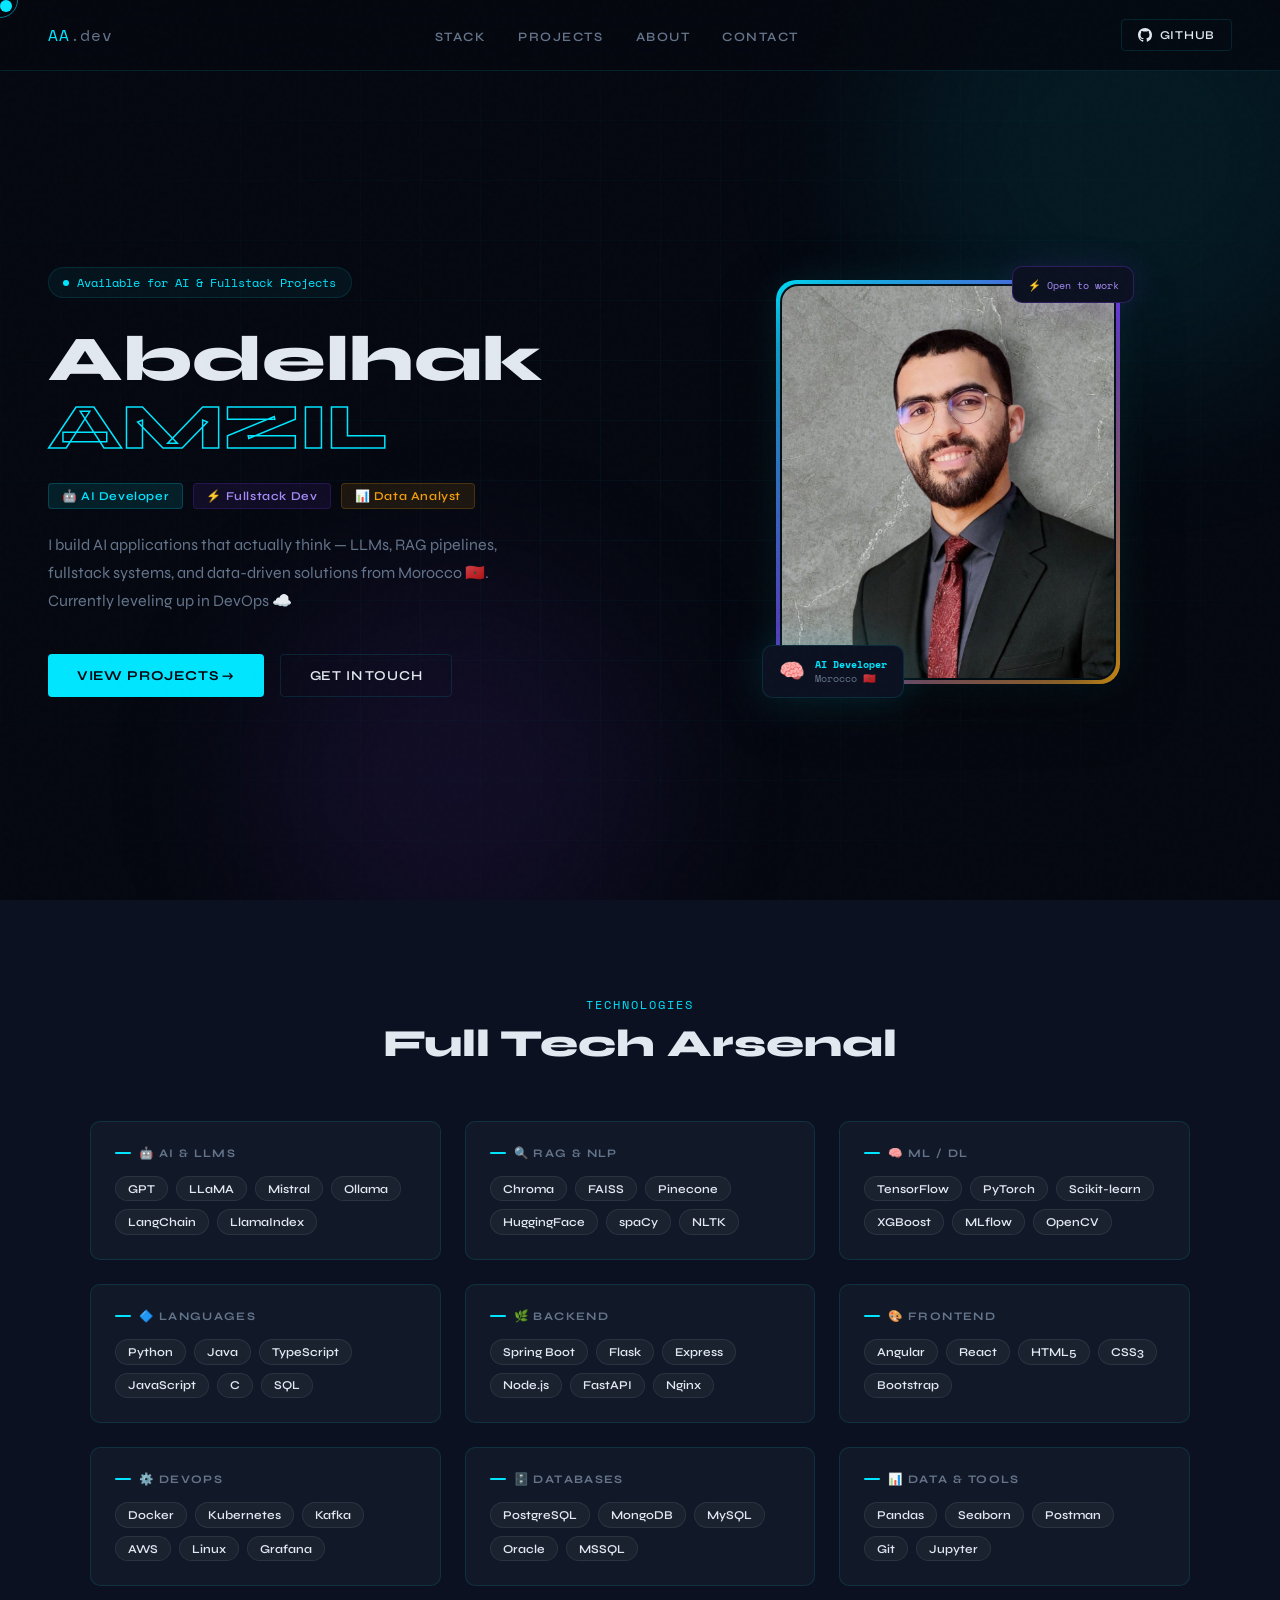
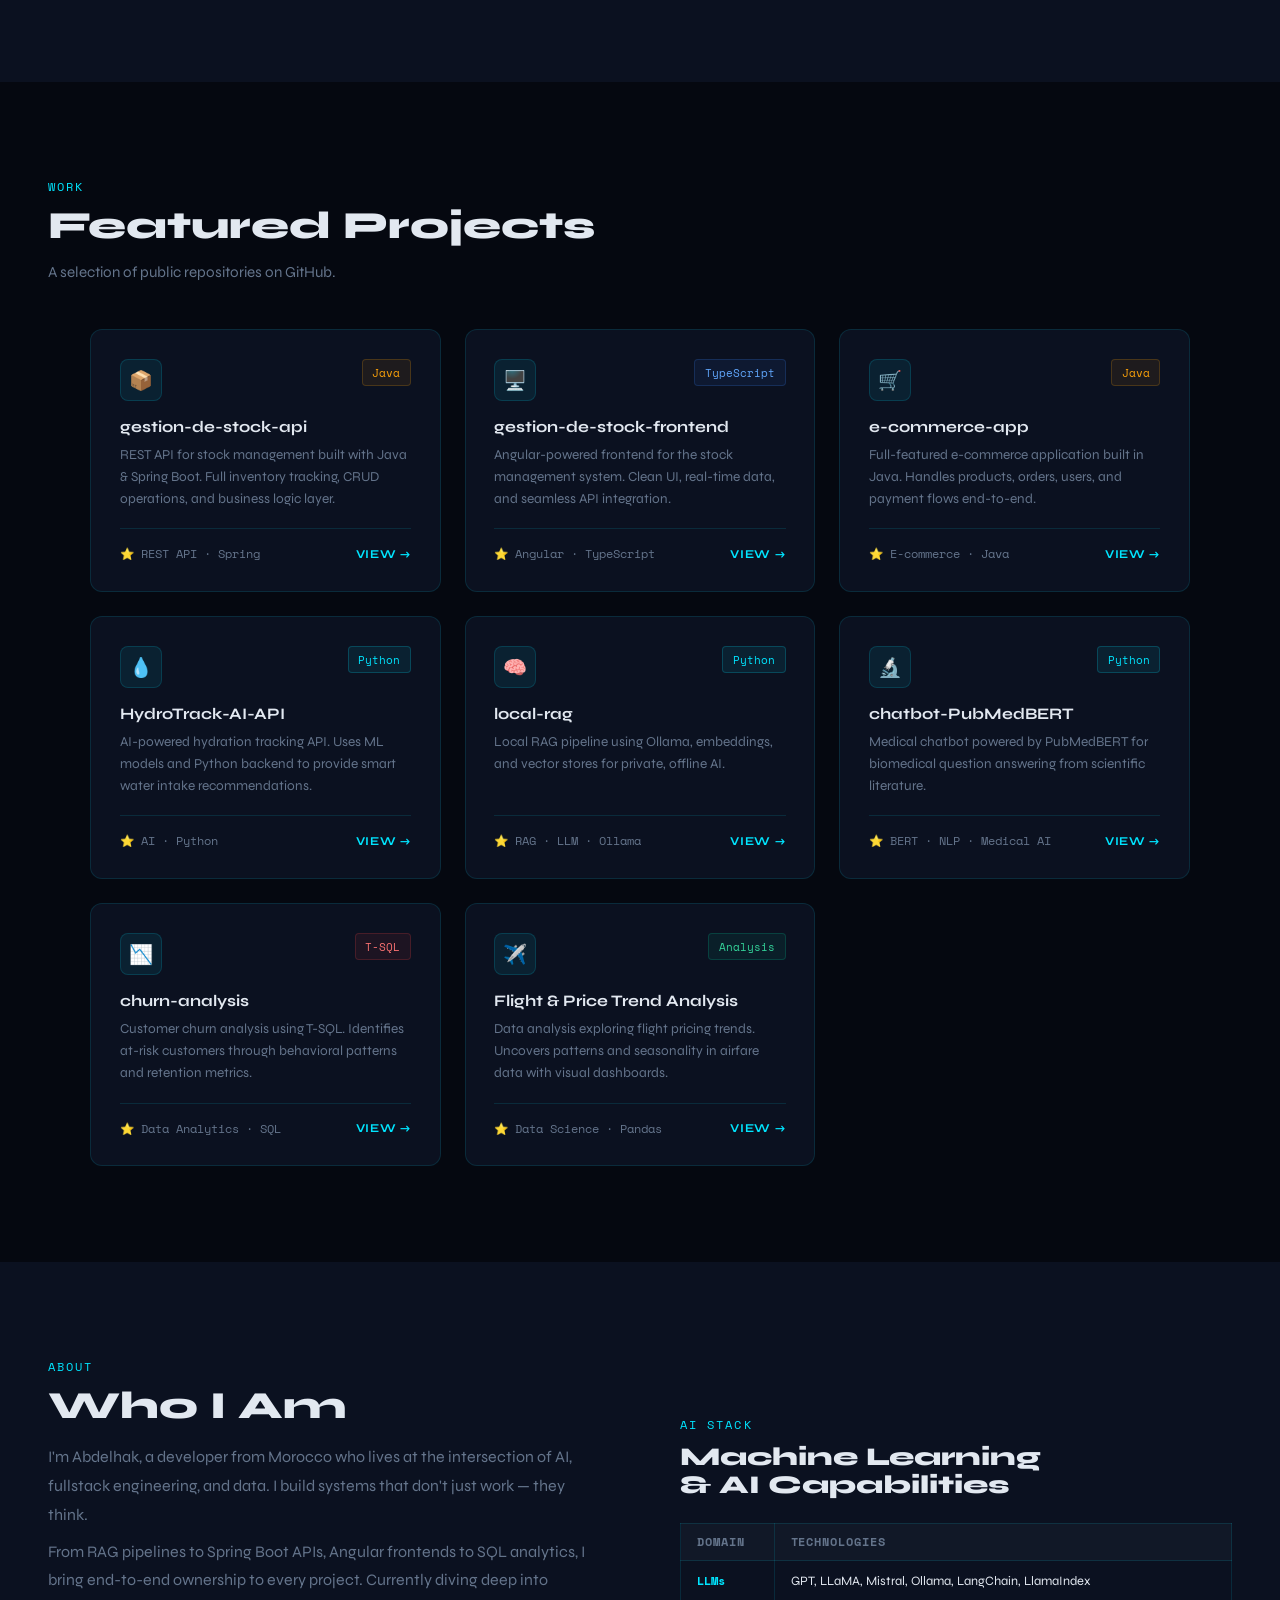
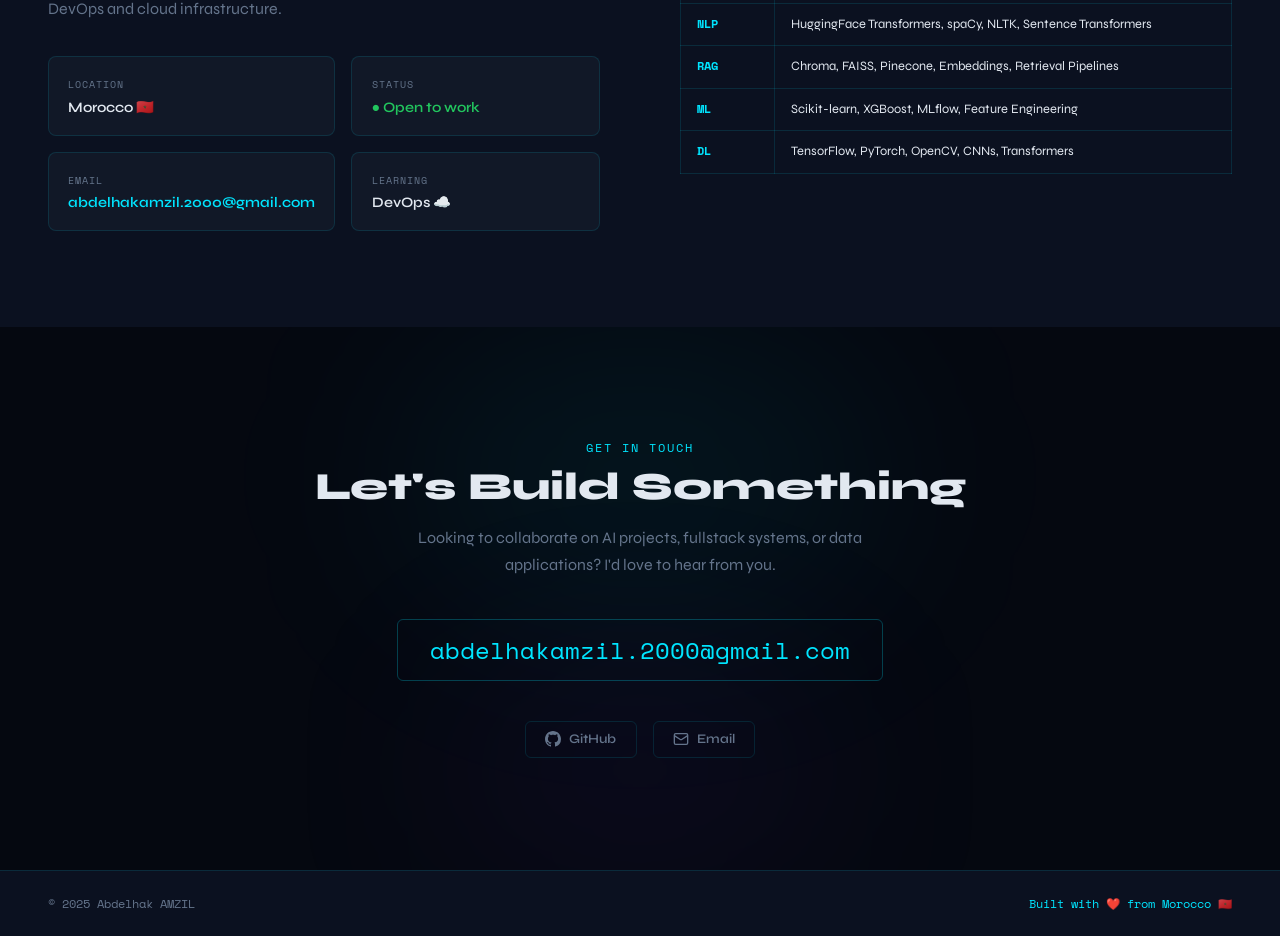
==== index.html @ 52f5d3f8 "Add files via upload" ====
<!doctype html>
<html lang="en">
  <head>
    <meta charset="UTF-8" />
    <meta name="viewport" content="width=device-width, initial-scale=1.0" />
    <title>Abdelhak AMZIL — AI & Fullstack Developer</title>
    <link
      href="https://fonts.googleapis.com/css2?family=Space+Mono:ital,wght@0,400;0,700;1,400&family=Syne:wght@400;600;700;800&display=swap"
      rel="stylesheet"
    />
    <style>
      :root {
        --bg: #050810;
        --surface: #0b1120;
        --surface2: #111827;
        --accent: #00e5ff;
        --accent2: #7c3aed;
        --accent3: #f59e0b;
        --text: #e2e8f0;
        --muted: #64748b;
        --border: rgba(0, 229, 255, 0.12);
        --glow: 0 0 40px rgba(0, 229, 255, 0.15);
      }
      *,
      *::before,
      *::after {
        margin: 0;
        padding: 0;
        box-sizing: border-box;
      }
      html {
        scroll-behavior: smooth;
      }
      body {
        background: var(--bg);
        color: var(--text);
        font-family: "Syne", sans-serif;
        overflow-x: hidden;
        cursor: none;
      }
      .cursor {
        width: 12px;
        height: 12px;
        background: var(--accent);
        border-radius: 50%;
        position: fixed;
        top: 0;
        left: 0;
        pointer-events: none;
        z-index: 9999;
        transition: transform 0.1s ease;
        mix-blend-mode: screen;
      }
      .cursor-ring {
        width: 36px;
        height: 36px;
        border: 1px solid rgba(0, 229, 255, 0.5);
        border-radius: 50%;
        position: fixed;
        top: 0;
        left: 0;
        pointer-events: none;
        z-index: 9998;
        transition:
          transform 0.18s ease,
          width 0.2s,
          height 0.2s;
      }
      body::before {
        content: "";
        position: fixed;
        inset: 0;
        background-image: url("data:image/svg+xml,%3Csvg viewBox='0 0 200 200' xmlns='http://www.w3.org/2000/svg'%3E%3Cfilter id='n'%3E%3CfeTurbulence type='fractalNoise' baseFrequency='0.9' numOctaves='4' stitchTiles='stitch'/%3E%3C/filter%3E%3Crect width='100%25' height='100%25' filter='url(%23n)' opacity='0.03'/%3E%3C/svg%3E");
        pointer-events: none;
        z-index: 9990;
        opacity: 0.4;
      }

      /* NAV */
      nav {
        position: fixed;
        top: 0;
        width: 100%;
        z-index: 100;
        display: flex;
        align-items: center;
        justify-content: space-between;
        padding: 1.2rem 3rem;
        background: rgba(5, 8, 16, 0.8);
        backdrop-filter: blur(20px);
        border-bottom: 1px solid var(--border);
      }
      .nav-logo {
        font-family: "Space Mono", monospace;
        font-size: 1rem;
        color: var(--accent);
        letter-spacing: 0.05em;
      }
      .nav-logo span {
        color: var(--muted);
      }
      .nav-links {
        display: flex;
        gap: 2rem;
        list-style: none;
      }
      .nav-links a {
        font-size: 0.8rem;
        font-weight: 600;
        letter-spacing: 0.12em;
        text-transform: uppercase;
        color: var(--muted);
        text-decoration: none;
        transition: color 0.2s;
      }
      .nav-links a:hover {
        color: var(--accent);
      }

      /* HERO */
      #hero {
        min-height: 100vh;
        display: grid;
        grid-template-columns: 1fr 1fr;
        align-items: center;
        padding: 8rem 3rem 4rem;
        position: relative;
        overflow: hidden;
        gap: 3rem;
      }
      .hero-grid-bg {
        position: absolute;
        inset: 0;
        background-image:
          linear-gradient(rgba(0, 229, 255, 0.04) 1px, transparent 1px),
          linear-gradient(90deg, rgba(0, 229, 255, 0.04) 1px, transparent 1px);
        background-size: 60px 60px;
        mask-image: radial-gradient(
          ellipse 80% 80% at 50% 50%,
          black 0%,
          transparent 100%
        );
      }
      .hero-orb {
        position: absolute;
        border-radius: 50%;
        filter: blur(80px);
        pointer-events: none;
      }
      .orb1 {
        width: 500px;
        height: 500px;
        background: rgba(0, 229, 255, 0.08);
        top: -100px;
        right: -100px;
      }
      .orb2 {
        width: 400px;
        height: 400px;
        background: rgba(124, 58, 237, 0.1);
        bottom: -80px;
        left: 20%;
      }
      .hero-left {
        position: relative;
        z-index: 1;
      }
      .hero-tag {
        display: inline-flex;
        align-items: center;
        gap: 0.5rem;
        padding: 0.35rem 0.9rem;
        border: 1px solid var(--border);
        border-radius: 100px;
        font-family: "Space Mono", monospace;
        font-size: 0.72rem;
        color: var(--accent);
        margin-bottom: 1.8rem;
        background: rgba(0, 229, 255, 0.05);
        animation: fadeUp 0.8s ease both;
      }
      .hero-tag::before {
        content: "";
        width: 6px;
        height: 6px;
        background: var(--accent);
        border-radius: 50%;
        animation: blink 1.5s infinite;
      }
      @keyframes blink {
        0%,
        100% {
          opacity: 1;
        }
        50% {
          opacity: 0;
        }
      }
      .hero-name {
        font-size: clamp(2.8rem, 5vw, 4.5rem);
        font-weight: 800;
        line-height: 1.05;
        margin-bottom: 0.3rem;
        animation: fadeUp 0.8s 0.1s ease both;
      }
      .hero-name .first {
        color: var(--text);
      }
      .hero-name .last {
        color: transparent;
        -webkit-text-stroke: 1.5px var(--accent);
      }
      .hero-roles {
        display: flex;
        gap: 0.6rem;
        flex-wrap: wrap;
        margin: 1.4rem 0;
        animation: fadeUp 0.8s 0.2s ease both;
      }
      .role-badge {
        padding: 0.3rem 0.8rem;
        border-radius: 4px;
        font-size: 0.75rem;
        font-weight: 600;
        letter-spacing: 0.05em;
      }
      .role-badge.ai {
        background: rgba(0, 229, 255, 0.1);
        color: var(--accent);
        border: 1px solid rgba(0, 229, 255, 0.2);
      }
      .role-badge.fs {
        background: rgba(124, 58, 237, 0.1);
        color: #a78bfa;
        border: 1px solid rgba(124, 58, 237, 0.2);
      }
      .role-badge.da {
        background: rgba(245, 158, 11, 0.1);
        color: var(--accent3);
        border: 1px solid rgba(245, 158, 11, 0.2);
      }
      .hero-desc {
        font-size: 1rem;
        color: var(--muted);
        line-height: 1.75;
        max-width: 480px;
        margin-bottom: 2.4rem;
        animation: fadeUp 0.8s 0.3s ease both;
      }
      .hero-actions {
        display: flex;
        gap: 1rem;
        animation: fadeUp 0.8s 0.4s ease both;
      }
      .btn-primary {
        display: inline-flex;
        align-items: center;
        gap: 0.5rem;
        padding: 0.75rem 1.8rem;
        background: var(--accent);
        color: #050810;
        font-family: "Syne", sans-serif;
        font-weight: 700;
        font-size: 0.85rem;
        letter-spacing: 0.06em;
        text-transform: uppercase;
        text-decoration: none;
        border-radius: 4px;
        transition:
          transform 0.2s,
          box-shadow 0.2s;
      }
      .btn-primary:hover {
        transform: translateY(-2px);
        box-shadow: 0 8px 30px rgba(0, 229, 255, 0.35);
      }
      .btn-ghost {
        display: inline-flex;
        align-items: center;
        gap: 0.5rem;
        padding: 0.75rem 1.8rem;
        border: 1px solid var(--border);
        color: var(--text);
        font-family: "Syne", sans-serif;
        font-weight: 600;
        font-size: 0.85rem;
        letter-spacing: 0.06em;
        text-transform: uppercase;
        text-decoration: none;
        border-radius: 4px;
        transition:
          border-color 0.2s,
          color 0.2s;
      }
      .btn-ghost:hover {
        border-color: var(--accent);
        color: var(--accent);
      }

      /* HERO RIGHT - Photo */
      .hero-right {
        position: relative;
        z-index: 1;
        display: flex;
        justify-content: center;
        align-items: center;
        animation: fadeUp 0.8s 0.5s ease both;
      }

      .photo-wrapper {
        position: relative;
        width: 340px;
        height: 400px;
        flex-shrink: 0;
      }
      /* Decorative frame behind */
      .photo-wrapper::before {
        content: "";
        position: absolute;
        inset: -2px;
        background: linear-gradient(
          135deg,
          var(--accent),
          var(--accent2),
          var(--accent3)
        );
        border-radius: 20px;
        z-index: 0;
        animation: rotateBorder 6s linear infinite;
      }
      @keyframes rotateBorder {
        0% {
          filter: hue-rotate(0deg);
        }
        100% {
          filter: hue-rotate(360deg);
        }
      }
      .photo-wrapper::after {
        content: "";
        position: absolute;
        inset: 2px;
        background: var(--bg);
        border-radius: 18px;
        z-index: 1;
      }
      .photo-frame {
        position: absolute;
        inset: 4px;
        z-index: 2;
        border-radius: 16px;
        overflow: hidden;
        box-shadow:
          0 20px 60px rgba(0, 0, 0, 0.5),
          var(--glow);
      }
      .photo-frame img {
        width: 100%;
        height: 100%;
        object-fit: cover;
        object-position: top center;
        display: block;
        filter: brightness(0.95) contrast(1.05);
        transition: transform 0.5s ease;
      }
      .photo-frame:hover img {
        transform: scale(1.03);
      }

      /* Floating badge on photo */
      .photo-badge {
        position: absolute;
        bottom: -16px;
        left: -16px;
        z-index: 10;
        background: var(--surface);
        border: 1px solid var(--border);
        border-radius: 10px;
        padding: 0.7rem 1rem;
        box-shadow: var(--glow);
        display: flex;
        align-items: center;
        gap: 0.6rem;
        animation: float 3s ease-in-out infinite;
      }
      @keyframes float {
        0%,
        100% {
          transform: translateY(0);
        }
        50% {
          transform: translateY(-6px);
        }
      }
      .photo-badge-icon {
        font-size: 1.3rem;
      }
      .photo-badge-text {
        font-family: "Space Mono", monospace;
        font-size: 0.65rem;
        line-height: 1.4;
      }
      .photo-badge-text strong {
        display: block;
        color: var(--accent);
      }
      .photo-badge-text span {
        color: var(--muted);
      }

      .photo-badge2 {
        position: absolute;
        top: -16px;
        right: -16px;
        z-index: 10;
        background: var(--surface);
        border: 1px solid rgba(124, 58, 237, 0.3);
        border-radius: 10px;
        padding: 0.6rem 0.9rem;
        box-shadow: 0 0 30px rgba(124, 58, 237, 0.15);
        display: flex;
        align-items: center;
        gap: 0.5rem;
        font-family: "Space Mono", monospace;
        font-size: 0.65rem;
        color: #a78bfa;
        animation: float 3s 1.5s ease-in-out infinite;
      }

      @keyframes fadeUp {
        from {
          opacity: 0;
          transform: translateY(24px);
        }
        to {
          opacity: 1;
          transform: translateY(0);
        }
      }

      /* SECTIONS */
      section {
        padding: 6rem 3rem;
      }
      .section-label {
        font-family: "Space Mono", monospace;
        font-size: 0.72rem;
        letter-spacing: 0.18em;
        text-transform: uppercase;
        color: var(--accent);
        margin-bottom: 0.6rem;
      }
      .section-title {
        font-size: clamp(1.8rem, 3vw, 2.8rem);
        font-weight: 800;
        line-height: 1.1;
        margin-bottom: 1rem;
      }

      /* STACK */
      #stack {
        background: var(--surface);
      }
      .stack-header {
        text-align: center;
        margin-bottom: 3.5rem;
      }
      .stack-groups {
        display: grid;
        grid-template-columns: repeat(auto-fill, minmax(280px, 1fr));
        gap: 1.5rem;
        max-width: 1100px;
        margin: 0 auto;
      }
      .stack-group {
        background: var(--surface2);
        border: 1px solid var(--border);
        border-radius: 10px;
        padding: 1.5rem;
        transition:
          border-color 0.3s,
          transform 0.3s;
      }
      .stack-group:hover {
        border-color: rgba(0, 229, 255, 0.3);
        transform: translateY(-3px);
      }
      .stack-group-title {
        font-size: 0.72rem;
        font-weight: 700;
        letter-spacing: 0.12em;
        text-transform: uppercase;
        color: var(--muted);
        margin-bottom: 1rem;
        display: flex;
        align-items: center;
        gap: 0.5rem;
      }
      .stack-group-title::before {
        content: "";
        width: 16px;
        height: 2px;
        background: var(--accent);
        border-radius: 2px;
      }
      .tech-pills {
        display: flex;
        flex-wrap: wrap;
        gap: 0.5rem;
      }
      .tech-pill {
        padding: 0.3rem 0.75rem;
        border-radius: 100px;
        font-size: 0.75rem;
        font-weight: 600;
        background: rgba(255, 255, 255, 0.04);
        border: 1px solid rgba(255, 255, 255, 0.08);
        color: var(--text);
        transition: all 0.2s;
      }
      .tech-pill:hover {
        background: rgba(0, 229, 255, 0.08);
        border-color: rgba(0, 229, 255, 0.25);
        color: var(--accent);
      }

      /* PROJECTS */
      #projects {
        background: var(--bg);
      }
      .projects-header {
        margin-bottom: 3rem;
      }
      .projects-grid {
        display: grid;
        grid-template-columns: repeat(auto-fill, minmax(320px, 1fr));
        gap: 1.5rem;
        max-width: 1100px;
        margin: 0 auto;
      }
      .project-card {
        background: var(--surface);
        border: 1px solid var(--border);
        border-radius: 12px;
        padding: 1.8rem;
        text-decoration: none;
        display: flex;
        flex-direction: column;
        position: relative;
        overflow: hidden;
        transition:
          transform 0.3s,
          border-color 0.3s,
          box-shadow 0.3s;
        color: inherit;
      }
      .project-card::before {
        content: "";
        position: absolute;
        top: 0;
        left: 0;
        right: 0;
        height: 2px;
        background: linear-gradient(90deg, var(--accent), var(--accent2));
        opacity: 0;
        transition: opacity 0.3s;
      }
      .project-card:hover {
        transform: translateY(-5px);
        border-color: rgba(0, 229, 255, 0.25);
        box-shadow: var(--glow);
      }
      .project-card:hover::before {
        opacity: 1;
      }
      .project-top {
        display: flex;
        justify-content: space-between;
        align-items: flex-start;
        margin-bottom: 1rem;
      }
      .project-icon {
        width: 42px;
        height: 42px;
        background: rgba(0, 229, 255, 0.08);
        border: 1px solid rgba(0, 229, 255, 0.15);
        border-radius: 8px;
        display: flex;
        align-items: center;
        justify-content: center;
        font-size: 1.2rem;
      }
      .project-lang {
        font-family: "Space Mono", monospace;
        font-size: 0.7rem;
        padding: 0.25rem 0.6rem;
        border-radius: 4px;
        background: rgba(124, 58, 237, 0.1);
        color: #a78bfa;
        border: 1px solid rgba(124, 58, 237, 0.2);
      }
      .project-lang.java {
        background: rgba(245, 158, 11, 0.08);
        color: var(--accent3);
        border-color: rgba(245, 158, 11, 0.2);
      }
      .project-lang.ts {
        background: rgba(59, 130, 246, 0.08);
        color: #60a5fa;
        border-color: rgba(59, 130, 246, 0.2);
      }
      .project-lang.python {
        background: rgba(0, 229, 255, 0.08);
        color: var(--accent);
        border-color: rgba(0, 229, 255, 0.2);
      }
      .project-lang.sql {
        background: rgba(239, 68, 68, 0.08);
        color: #f87171;
        border-color: rgba(239, 68, 68, 0.2);
      }
      .project-name {
        font-size: 1rem;
        font-weight: 700;
        margin-bottom: 0.5rem;
        color: var(--text);
      }
      .project-desc {
        font-size: 0.85rem;
        color: var(--muted);
        line-height: 1.6;
        flex: 1;
        margin-bottom: 1.2rem;
      }
      .project-footer {
        display: flex;
        align-items: center;
        justify-content: space-between;
        padding-top: 1rem;
        border-top: 1px solid var(--border);
      }
      .project-stars {
        font-family: "Space Mono", monospace;
        font-size: 0.72rem;
        color: var(--muted);
        display: flex;
        gap: 1rem;
      }
      .project-link {
        font-size: 0.75rem;
        font-weight: 700;
        color: var(--accent);
        letter-spacing: 0.06em;
        text-transform: uppercase;
        display: flex;
        align-items: center;
        gap: 0.3rem;
      }

      /* ABOUT */
      #about {
        background: var(--surface);
        display: grid;
        grid-template-columns: 1fr 1fr;
        gap: 5rem;
        align-items: center;
      }
      .about-info-grid {
        display: grid;
        grid-template-columns: 1fr 1fr;
        gap: 1rem;
        margin-top: 2rem;
      }
      .about-info-item {
        padding: 1.2rem;
        background: var(--surface2);
        border: 1px solid var(--border);
        border-radius: 8px;
      }
      .about-info-item .label {
        font-family: "Space Mono", monospace;
        font-size: 0.65rem;
        letter-spacing: 0.1em;
        text-transform: uppercase;
        color: var(--muted);
        margin-bottom: 0.4rem;
      }
      .about-info-item .value {
        font-size: 0.9rem;
        font-weight: 600;
        color: var(--text);
      }
      .about-info-item .value a {
        color: var(--accent);
        text-decoration: none;
      }
      .ai-stack-table {
        width: 100%;
        border-collapse: collapse;
        margin-top: 1.5rem;
        font-size: 0.85rem;
      }
      .ai-stack-table th {
        text-align: left;
        padding: 0.6rem 1rem;
        background: var(--surface2);
        border: 1px solid var(--border);
        font-size: 0.72rem;
        font-family: "Space Mono", monospace;
        letter-spacing: 0.08em;
        text-transform: uppercase;
        color: var(--muted);
      }
      .ai-stack-table td {
        padding: 0.7rem 1rem;
        border: 1px solid var(--border);
        color: var(--text);
        vertical-align: top;
        line-height: 1.5;
        font-size: 0.8rem;
      }
      .ai-stack-table tr:hover td {
        background: rgba(0, 229, 255, 0.03);
      }
      .ai-stack-table td:first-child {
        color: var(--accent);
        font-weight: 600;
        white-space: nowrap;
        font-family: "Space Mono", monospace;
        font-size: 0.75rem;
      }

      /* CONTACT */
      #contact {
        background: var(--bg);
        text-align: center;
        padding: 7rem 3rem;
        position: relative;
        overflow: hidden;
      }
      #contact .orb {
        position: absolute;
        border-radius: 50%;
        filter: blur(100px);
        pointer-events: none;
      }
      .contact-orb1 {
        width: 500px;
        height: 300px;
        background: rgba(0, 229, 255, 0.06);
        top: 0;
        left: 50%;
        transform: translateX(-50%);
      }
      .contact-orb2 {
        width: 400px;
        height: 200px;
        background: rgba(124, 58, 237, 0.07);
        bottom: 0;
        left: 50%;
        transform: translateX(-50%);
      }
      .contact-content {
        position: relative;
        z-index: 1;
      }
      .contact-email {
        display: inline-block;
        font-family: "Space Mono", monospace;
        font-size: clamp(1rem, 2vw, 1.5rem);
        color: var(--accent);
        text-decoration: none;
        margin: 1.5rem 0 2.5rem;
        padding: 0.75rem 2rem;
        border: 1px solid rgba(0, 229, 255, 0.25);
        border-radius: 6px;
        transition:
          background 0.2s,
          box-shadow 0.2s;
      }
      .contact-email:hover {
        background: rgba(0, 229, 255, 0.07);
        box-shadow: var(--glow);
      }
      .social-links {
        display: flex;
        justify-content: center;
        gap: 1rem;
        flex-wrap: wrap;
      }
      .social-link {
        display: inline-flex;
        align-items: center;
        gap: 0.5rem;
        padding: 0.6rem 1.2rem;
        border: 1px solid var(--border);
        border-radius: 6px;
        color: var(--muted);
        text-decoration: none;
        font-size: 0.82rem;
        font-weight: 600;
        transition: all 0.2s;
      }
      .social-link:hover {
        border-color: var(--accent);
        color: var(--accent);
      }

      /* FOOTER */
      footer {
        background: var(--surface);
        border-top: 1px solid var(--border);
        padding: 1.5rem 3rem;
        display: flex;
        justify-content: space-between;
        align-items: center;
        font-family: "Space Mono", monospace;
        font-size: 0.72rem;
        color: var(--muted);
      }

      /* REVEAL */
      .reveal {
        opacity: 0;
        transform: translateY(30px);
        transition:
          opacity 0.7s ease,
          transform 0.7s ease;
      }
      .reveal.visible {
        opacity: 1;
        transform: translateY(0);
      }

      /* RESPONSIVE */
      @media (max-width: 900px) {
        #hero {
          grid-template-columns: 1fr;
          padding: 7rem 1.5rem 3rem;
          gap: 3rem;
        }
        #about {
          grid-template-columns: 1fr;
          gap: 2rem;
          padding: 4rem 1.5rem;
        }
        .projects-grid {
          grid-template-columns: 1fr;
        }
        nav {
          padding: 1rem 1.5rem;
        }
        .nav-links {
          display: none;
        }
        section {
          padding: 4rem 1.5rem;
        }
        footer {
          flex-direction: column;
          gap: 0.5rem;
          text-align: center;
        }
        .photo-wrapper {
          width: 260px;
          height: 310px;
        }
      }
    </style>
  </head>
  <body>
    <div class="cursor" id="cursor"></div>
    <div class="cursor-ring" id="cursorRing"></div>

    <nav>
      <div class="nav-logo">AA<span>.dev</span></div>
      <ul class="nav-links">
        <li><a href="#stack">Stack</a></li>
        <li><a href="#projects">Projects</a></li>
        <li><a href="#about">About</a></li>
        <li><a href="#contact">Contact</a></li>
      </ul>
      <a
        href="https://github.com/AbdelhakAmzil"
        target="_blank"
        class="btn-ghost"
        style="padding: 0.5rem 1rem; font-size: 0.75rem"
      >
        <svg width="14" height="14" viewBox="0 0 24 24" fill="currentColor">
          <path
            d="M12 0C5.37 0 0 5.37 0 12c0 5.31 3.435 9.795 8.205 11.385.6.105.825-.255.825-.57 0-.285-.015-1.23-.015-2.235-3.015.555-3.795-.735-4.035-1.41-.135-.345-.72-1.41-1.23-1.695-.42-.225-1.02-.78-.015-.795.945-.015 1.62.87 1.845 1.23 1.08 1.815 2.805 1.305 3.495.99.105-.78.42-1.305.765-1.605-2.67-.3-5.46-1.335-5.46-5.925 0-1.305.465-2.385 1.23-3.225-.12-.3-.54-1.53.12-3.18 0 0 1.005-.315 3.3 1.23.96-.27 1.98-.405 3-.405s2.04.135 3 .405c2.295-1.56 3.3-1.23 3.3-1.23.66 1.65.24 2.88.12 3.18.765.84 1.23 1.905 1.23 3.225 0 4.605-2.805 5.625-5.475 5.925.435.375.81 1.095.81 2.22 0 1.605-.015 2.895-.015 3.3 0 .315.225.69.825.57A12.02 12.02 0 0 0 24 12c0-6.63-5.37-12-12-12z"
          />
        </svg>
        GitHub
      </a>
    </nav>

    <section id="hero">
      <div class="hero-grid-bg"></div>
      <div class="hero-orb orb1"></div>
      <div class="hero-orb orb2"></div>

      <div class="hero-left">
        <div class="hero-tag">Available for AI & Fullstack Projects</div>
        <div class="hero-name">
          <div class="first">Abdelhak</div>
          <div class="last">AMZIL</div>
        </div>
        <div class="hero-roles">
          <span class="role-badge ai">🤖 AI Developer</span>
          <span class="role-badge fs">⚡ Fullstack Dev</span>
          <span class="role-badge da">📊 Data Analyst</span>
        </div>
        <p class="hero-desc">
          I build AI applications that actually think — LLMs, RAG pipelines,
          fullstack systems, and data-driven solutions from Morocco 🇲🇦.
          Currently leveling up in DevOps ☁️
        </p>
        <div class="hero-actions">
          <a href="#projects" class="btn-primary">View Projects →</a>
          <a href="#contact" class="btn-ghost">Get in Touch</a>
        </div>
      </div>

      <div class="hero-right">
        <div class="photo-wrapper">
          <div class="photo-frame">
            <img
              src="[data-uri]"
              alt="Abdelhak AMZIL"
            />
          </div>
          <div class="photo-badge">
            <div class="photo-badge-icon">🧠</div>
            <div class="photo-badge-text">
              <strong>AI Developer</strong>
              <span>Morocco 🇲🇦</span>
            </div>
          </div>
          <div class="photo-badge2">⚡ Open to work</div>
        </div>
      </div>
    </section>

    <section id="stack">
      <div class="stack-header reveal">
        <div class="section-label">Technologies</div>
        <h2 class="section-title">Full Tech Arsenal</h2>
      </div>
      <div class="stack-groups">
        <div class="stack-group reveal">
          <div class="stack-group-title">🤖 AI & LLMs</div>
          <div class="tech-pills">
            <span class="tech-pill">GPT</span
            ><span class="tech-pill">LLaMA</span
            ><span class="tech-pill">Mistral</span
            ><span class="tech-pill">Ollama</span
            ><span class="tech-pill">LangChain</span
            ><span class="tech-pill">LlamaIndex</span>
          </div>
        </div>
        <div class="stack-group reveal">
          <div class="stack-group-title">🔍 RAG & NLP</div>
          <div class="tech-pills">
            <span class="tech-pill">Chroma</span
            ><span class="tech-pill">FAISS</span
            ><span class="tech-pill">Pinecone</span
            ><span class="tech-pill">HuggingFace</span
            ><span class="tech-pill">spaCy</span
            ><span class="tech-pill">NLTK</span>
          </div>
        </div>
        <div class="stack-group reveal">
          <div class="stack-group-title">🧠 ML / DL</div>
          <div class="tech-pills">
            <span class="tech-pill">TensorFlow</span
            ><span class="tech-pill">PyTorch</span
            ><span class="tech-pill">Scikit-learn</span
            ><span class="tech-pill">XGBoost</span
            ><span class="tech-pill">MLflow</span
            ><span class="tech-pill">OpenCV</span>
          </div>
        </div>
        <div class="stack-group reveal">
          <div class="stack-group-title">🔷 Languages</div>
          <div class="tech-pills">
            <span class="tech-pill">Python</span
            ><span class="tech-pill">Java</span
            ><span class="tech-pill">TypeScript</span
            ><span class="tech-pill">JavaScript</span
            ><span class="tech-pill">C</span><span class="tech-pill">SQL</span>
          </div>
        </div>
        <div class="stack-group reveal">
          <div class="stack-group-title">🌿 Backend</div>
          <div class="tech-pills">
            <span class="tech-pill">Spring Boot</span
            ><span class="tech-pill">Flask</span
            ><span class="tech-pill">Express</span
            ><span class="tech-pill">Node.js</span
            ><span class="tech-pill">FastAPI</span
            ><span class="tech-pill">Nginx</span>
          </div>
        </div>
        <div class="stack-group reveal">
          <div class="stack-group-title">🎨 Frontend</div>
          <div class="tech-pills">
            <span class="tech-pill">Angular</span
            ><span class="tech-pill">React</span
            ><span class="tech-pill">HTML5</span
            ><span class="tech-pill">CSS3</span
            ><span class="tech-pill">Bootstrap</span>
          </div>
        </div>
        <div class="stack-group reveal">
          <div class="stack-group-title">⚙️ DevOps</div>
          <div class="tech-pills">
            <span class="tech-pill">Docker</span
            ><span class="tech-pill">Kubernetes</span
            ><span class="tech-pill">Kafka</span
            ><span class="tech-pill">AWS</span
            ><span class="tech-pill">Linux</span
            ><span class="tech-pill">Grafana</span>
          </div>
        </div>
        <div class="stack-group reveal">
          <div class="stack-group-title">🗄️ Databases</div>
          <div class="tech-pills">
            <span class="tech-pill">PostgreSQL</span
            ><span class="tech-pill">MongoDB</span
            ><span class="tech-pill">MySQL</span
            ><span class="tech-pill">Oracle</span
            ><span class="tech-pill">MSSQL</span>
          </div>
        </div>
        <div class="stack-group reveal">
          <div class="stack-group-title">📊 Data & Tools</div>
          <div class="tech-pills">
            <span class="tech-pill">Pandas</span
            ><span class="tech-pill">Seaborn</span
            ><span class="tech-pill">Postman</span
            ><span class="tech-pill">Git</span
            ><span class="tech-pill">Jupyter</span>
          </div>
        </div>
      </div>
    </section>

    <section id="projects">
      <div class="projects-header reveal">
        <div class="section-label">Work</div>
        <h2 class="section-title">Featured Projects</h2>
        <p style="color: var(--muted); margin-top: 0.5rem; font-size: 0.95rem">
          A selection of public repositories on GitHub.
        </p>
      </div>
      <div class="projects-grid">
        <a
          class="project-card reveal"
          href="https://github.com/AbdelhakAmzil/gestion-de-stock-api"
          target="_blank"
          ><div class="project-top">
            <div class="project-icon">📦</div>
            <span class="project-lang java">Java</span>
          </div>
          <div class="project-name">gestion-de-stock-api</div>
          <div class="project-desc">
            REST API for stock management built with Java & Spring Boot. Full
            inventory tracking, CRUD operations, and business logic layer.
          </div>
          <div class="project-footer">
            <div class="project-stars">⭐ REST API · Spring</div>
            <span class="project-link">View →</span>
          </div></a
        >
        <a
          class="project-card reveal"
          href="https://github.com/AbdelhakAmzil/gestion-de-stock-frontend"
          target="_blank"
          ><div class="project-top">
            <div class="project-icon">🖥️</div>
            <span class="project-lang ts">TypeScript</span>
          </div>
          <div class="project-name">gestion-de-stock-frontend</div>
          <div class="project-desc">
            Angular-powered frontend for the stock management system. Clean UI,
            real-time data, and seamless API integration.
          </div>
          <div class="project-footer">
            <div class="project-stars">⭐ Angular · TypeScript</div>
            <span class="project-link">View →</span>
          </div></a
        >
        <a
          class="project-card reveal"
          href="https://github.com/AbdelhakAmzil/e-commerce-app"
          target="_blank"
          ><div class="project-top">
            <div class="project-icon">🛒</div>
            <span class="project-lang java">Java</span>
          </div>
          <div class="project-name">e-commerce-app</div>
          <div class="project-desc">
            Full-featured e-commerce application built in Java. Handles
            products, orders, users, and payment flows end-to-end.
          </div>
          <div class="project-footer">
            <div class="project-stars">⭐ E-commerce · Java</div>
            <span class="project-link">View →</span>
          </div></a
        >
        <a
          class="project-card reveal"
          href="https://github.com/AbdelhakAmzil/HydroTrack-AI-API"
          target="_blank"
          ><div class="project-top">
            <div class="project-icon">💧</div>
            <span class="project-lang python">Python</span>
          </div>
          <div class="project-name">HydroTrack-AI-API</div>
          <div class="project-desc">
            AI-powered hydration tracking API. Uses ML models and Python backend
            to provide smart water intake recommendations.
          </div>
          <div class="project-footer">
            <div class="project-stars">⭐ AI · Python</div>
            <span class="project-link">View →</span>
          </div></a
        >
        <a
          class="project-card reveal"
          href="https://github.com/AbdelhakAmzil/local-rag"
          target="_blank"
          ><div class="project-top">
            <div class="project-icon">🧠</div>
            <span class="project-lang python">Python</span>
          </div>
          <div class="project-name">local-rag</div>
          <div class="project-desc">
            Local RAG pipeline using Ollama, embeddings, and vector stores for
            private, offline AI.
          </div>
          <div class="project-footer">
            <div class="project-stars">⭐ RAG · LLM · Ollama</div>
            <span class="project-link">View →</span>
          </div></a
        >
        <a
          class="project-card reveal"
          href="https://github.com/AbdelhakAmzil/chatbot-PubMedBERT"
          target="_blank"
          ><div class="project-top">
            <div class="project-icon">🔬</div>
            <span class="project-lang python">Python</span>
          </div>
          <div class="project-name">chatbot-PubMedBERT</div>
          <div class="project-desc">
            Medical chatbot powered by PubMedBERT for biomedical question
            answering from scientific literature.
          </div>
          <div class="project-footer">
            <div class="project-stars">⭐ BERT · NLP · Medical AI</div>
            <span class="project-link">View →</span>
          </div></a
        >
        <a
          class="project-card reveal"
          href="https://github.com/AbdelhakAmzil/churn-analysis"
          target="_blank"
          ><div class="project-top">
            <div class="project-icon">📉</div>
            <span class="project-lang sql">T-SQL</span>
          </div>
          <div class="project-name">churn-analysis</div>
          <div class="project-desc">
            Customer churn analysis using T-SQL. Identifies at-risk customers
            through behavioral patterns and retention metrics.
          </div>
          <div class="project-footer">
            <div class="project-stars">⭐ Data Analytics · SQL</div>
            <span class="project-link">View →</span>
          </div></a
        >
        <a
          class="project-card reveal"
          href="https://github.com/AbdelhakAmzil/Flight-and-Price-Trend-Analysis"
          target="_blank"
          ><div class="project-top">
            <div class="project-icon">✈️</div>
            <span
              class="project-lang"
              style="
                background: rgba(0, 200, 150, 0.08);
                color: #34d399;
                border-color: rgba(0, 200, 150, 0.2);
              "
              >Analysis</span
            >
          </div>
          <div class="project-name">Flight & Price Trend Analysis</div>
          <div class="project-desc">
            Data analysis exploring flight pricing trends. Uncovers patterns and
            seasonality in airfare data with visual dashboards.
          </div>
          <div class="project-footer">
            <div class="project-stars">⭐ Data Science · Pandas</div>
            <span class="project-link">View →</span>
          </div></a
        >
      </div>
    </section>

    <section id="about">
      <div class="about-left reveal">
        <div class="section-label">About</div>
        <h2 class="section-title">Who I Am</h2>
        <p style="color: var(--muted); line-height: 1.8; margin-bottom: 0.5rem">
          I'm Abdelhak, a developer from Morocco who lives at the intersection
          of AI, fullstack engineering, and data. I build systems that don't
          just work — they think.
        </p>
        <p style="color: var(--muted); line-height: 1.8">
          From RAG pipelines to Spring Boot APIs, Angular frontends to SQL
          analytics, I bring end-to-end ownership to every project. Currently
          diving deep into DevOps and cloud infrastructure.
        </p>
        <div class="about-info-grid">
          <div class="about-info-item">
            <div class="label">Location</div>
            <div class="value">Morocco 🇲🇦</div>
          </div>
          <div class="about-info-item">
            <div class="label">Status</div>
            <div class="value" style="color: #22c55e">● Open to work</div>
          </div>
          <div class="about-info-item">
            <div class="label">Email</div>
            <div class="value">
              <a href="mailto:abdelhakamzil.2000@gmail.com"
                >abdelhakamzil.2000@gmail.com</a
              >
            </div>
          </div>
          <div class="about-info-item">
            <div class="label">Learning</div>
            <div class="value">DevOps ☁️</div>
          </div>
        </div>
      </div>
      <div class="about-right reveal">
        <div class="section-label">AI Stack</div>
        <h2 class="section-title" style="font-size: 1.6rem">
          Machine Learning<br />& AI Capabilities
        </h2>
        <table class="ai-stack-table">
          <thead>
            <tr>
              <th>Domain</th>
              <th>Technologies</th>
            </tr>
          </thead>
          <tbody>
            <tr>
              <td>LLMs</td>
              <td>GPT, LLaMA, Mistral, Ollama, LangChain, LlamaIndex</td>
            </tr>
            <tr>
              <td>NLP</td>
              <td>
                HuggingFace Transformers, spaCy, NLTK, Sentence Transformers
              </td>
            </tr>
            <tr>
              <td>RAG</td>
              <td>Chroma, FAISS, Pinecone, Embeddings, Retrieval Pipelines</td>
            </tr>
            <tr>
              <td>ML</td>
              <td>Scikit-learn, XGBoost, MLflow, Feature Engineering</td>
            </tr>
            <tr>
              <td>DL</td>
              <td>TensorFlow, PyTorch, OpenCV, CNNs, Transformers</td>
            </tr>
          </tbody>
        </table>
      </div>
    </section>

    <section id="contact">
      <div class="orb contact-orb1"></div>
      <div class="orb contact-orb2"></div>
      <div class="contact-content reveal">
        <div class="section-label">Get in Touch</div>
        <h2 class="section-title">Let's Build Something</h2>
        <p
          style="
            color: var(--muted);
            max-width: 480px;
            margin: 1rem auto;
            line-height: 1.7;
          "
        >
          Looking to collaborate on AI projects, fullstack systems, or data
          applications? I'd love to hear from you.
        </p>
        <a href="mailto:abdelhakamzil.2000@gmail.com" class="contact-email"
          >abdelhakamzil.2000@gmail.com</a
        >
        <div class="social-links">
          <a
            class="social-link"
            href="https://github.com/AbdelhakAmzil"
            target="_blank"
            ><svg
              width="16"
              height="16"
              viewBox="0 0 24 24"
              fill="currentColor"
            >
              <path
                d="M12 0C5.37 0 0 5.37 0 12c0 5.31 3.435 9.795 8.205 11.385.6.105.825-.255.825-.57 0-.285-.015-1.23-.015-2.235-3.015.555-3.795-.735-4.035-1.41-.135-.345-.72-1.41-1.23-1.695-.42-.225-1.02-.78-.015-.795.945-.015 1.62.87 1.845 1.23 1.08 1.815 2.805 1.305 3.495.99.105-.78.42-1.305.765-1.605-2.67-.3-5.46-1.335-5.46-5.925 0-1.305.465-2.385 1.23-3.225-.12-.3-.54-1.53.12-3.18 0 0 1.005-.315 3.3 1.23.96-.27 1.98-.405 3-.405s2.04.135 3 .405c2.295-1.56 3.3-1.23 3.3-1.23.66 1.65.24 2.88.12 3.18.765.84 1.23 1.905 1.23 3.225 0 4.605-2.805 5.625-5.475 5.925.435.375.81 1.095.81 2.22 0 1.605-.015 2.895-.015 3.3 0 .315.225.69.825.57A12.02 12.02 0 0 0 24 12c0-6.63-5.37-12-12-12z"
              /></svg
            >GitHub</a
          >
          <a class="social-link" href="mailto:abdelhakamzil.2000@gmail.com"
            ><svg
              width="16"
              height="16"
              viewBox="0 0 24 24"
              fill="none"
              stroke="currentColor"
              stroke-width="2"
            >
              <rect x="2" y="4" width="20" height="16" rx="2" />
              <path d="m22 7-8.97 5.7a1.94 1.94 0 0 1-2.06 0L2 7" /></svg
            >Email</a
          >
        </div>
      </div>
    </section>

    <footer>
      <span>© 2025 Abdelhak AMZIL</span>
      <span style="color: var(--accent)">Built with ❤️ from Morocco 🇲🇦</span>
    </footer>

    <script>
      const cursor = document.getElementById("cursor");
      const ring = document.getElementById("cursorRing");
      let mouseX = 0,
        mouseY = 0,
        ringX = 0,
        ringY = 0;
      document.addEventListener("mousemove", (e) => {
        mouseX = e.clientX;
        mouseY = e.clientY;
        cursor.style.transform = `translate(${mouseX - 6}px, ${mouseY - 6}px)`;
      });
      function animateRing() {
        ringX += (mouseX - ringX - 18) * 0.12;
        ringY += (mouseY - ringY - 18) * 0.12;
        ring.style.transform = `translate(${ringX}px, ${ringY}px)`;
        requestAnimationFrame(animateRing);
      }
      animateRing();
      document.querySelectorAll("a, button").forEach((el) => {
        el.addEventListener("mouseenter", () => {
          ring.style.width = "50px";
          ring.style.height = "50px";
        });
        el.addEventListener("mouseleave", () => {
          ring.style.width = "36px";
          ring.style.height = "36px";
        });
      });
      const reveals = document.querySelectorAll(".reveal");
      const observer = new IntersectionObserver(
        (entries) => {
          entries.forEach((entry) => {
            if (entry.isIntersecting) {
              setTimeout(() => entry.target.classList.add("visible"), 80);
              observer.unobserve(entry.target);
            }
          });
        },
        { threshold: 0.1 },
      );
      reveals.forEach((el) => observer.observe(el));
    </script>
  </body>
</html>
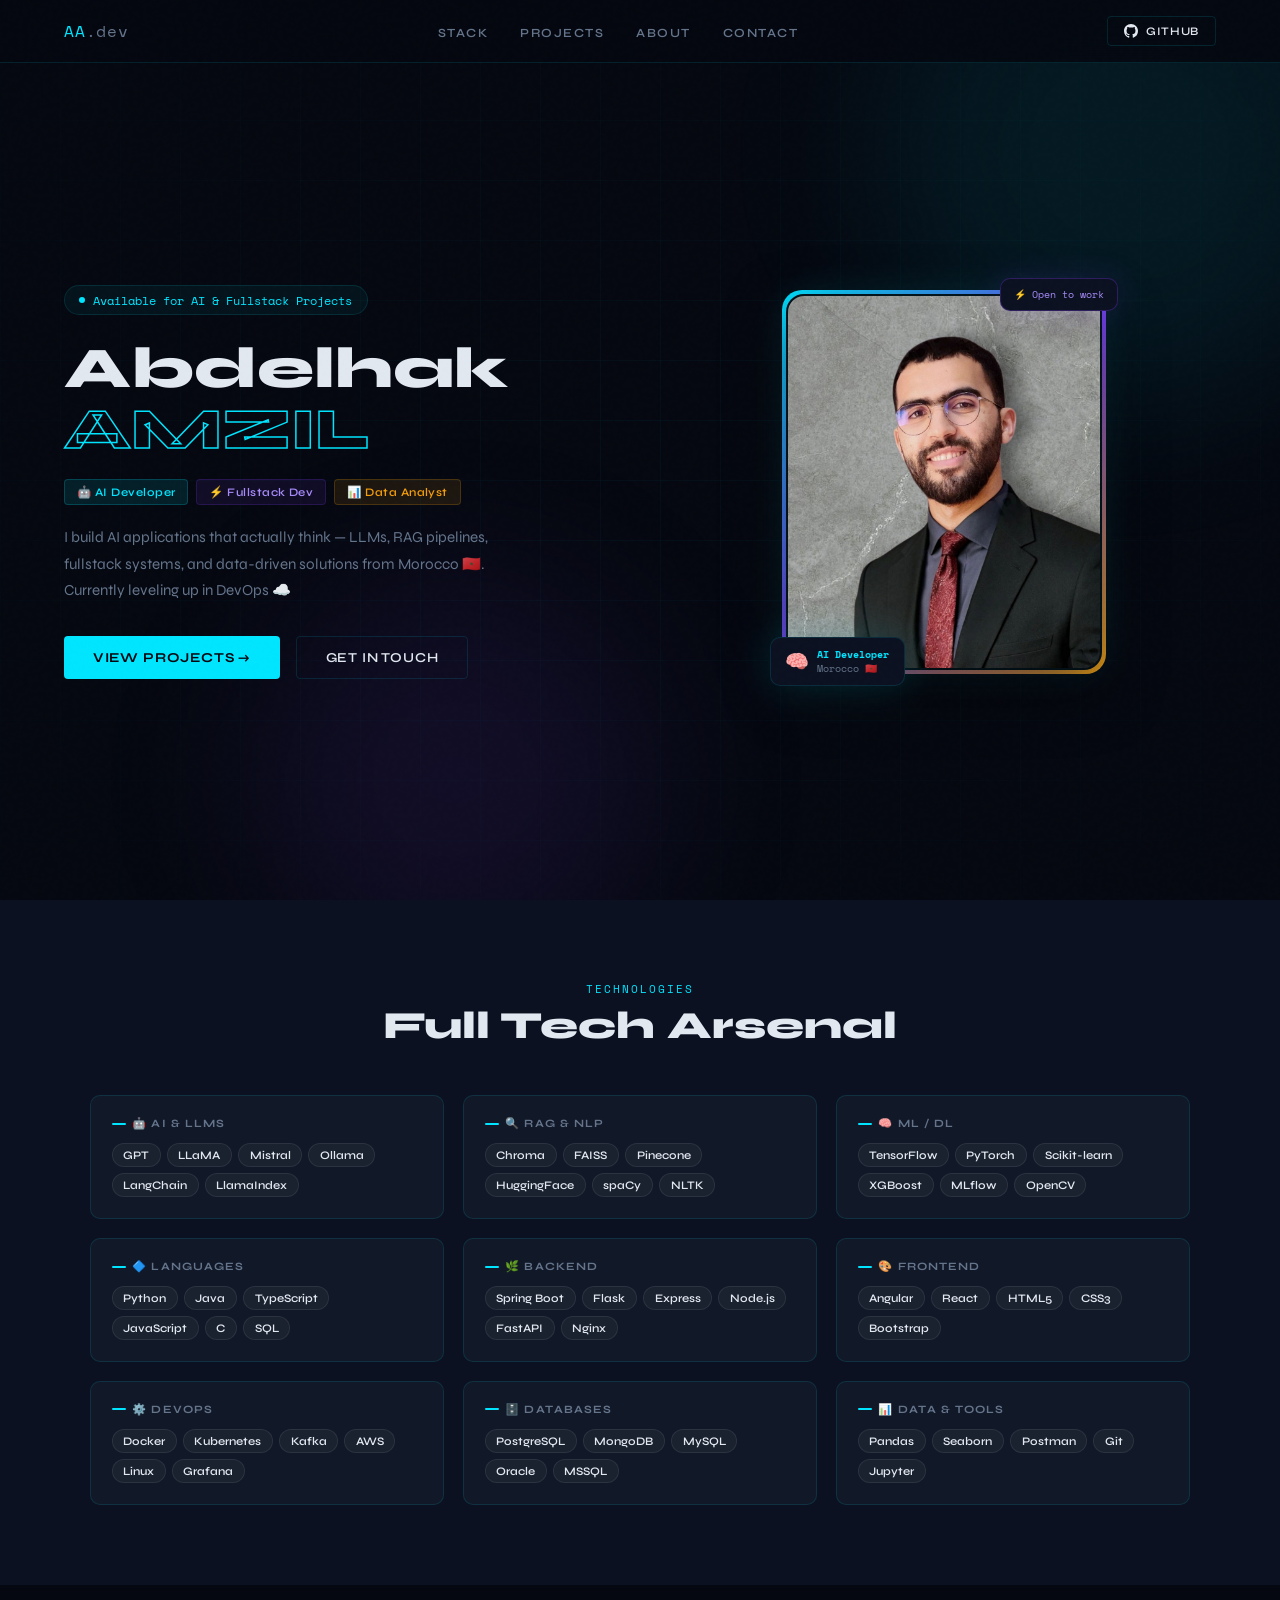
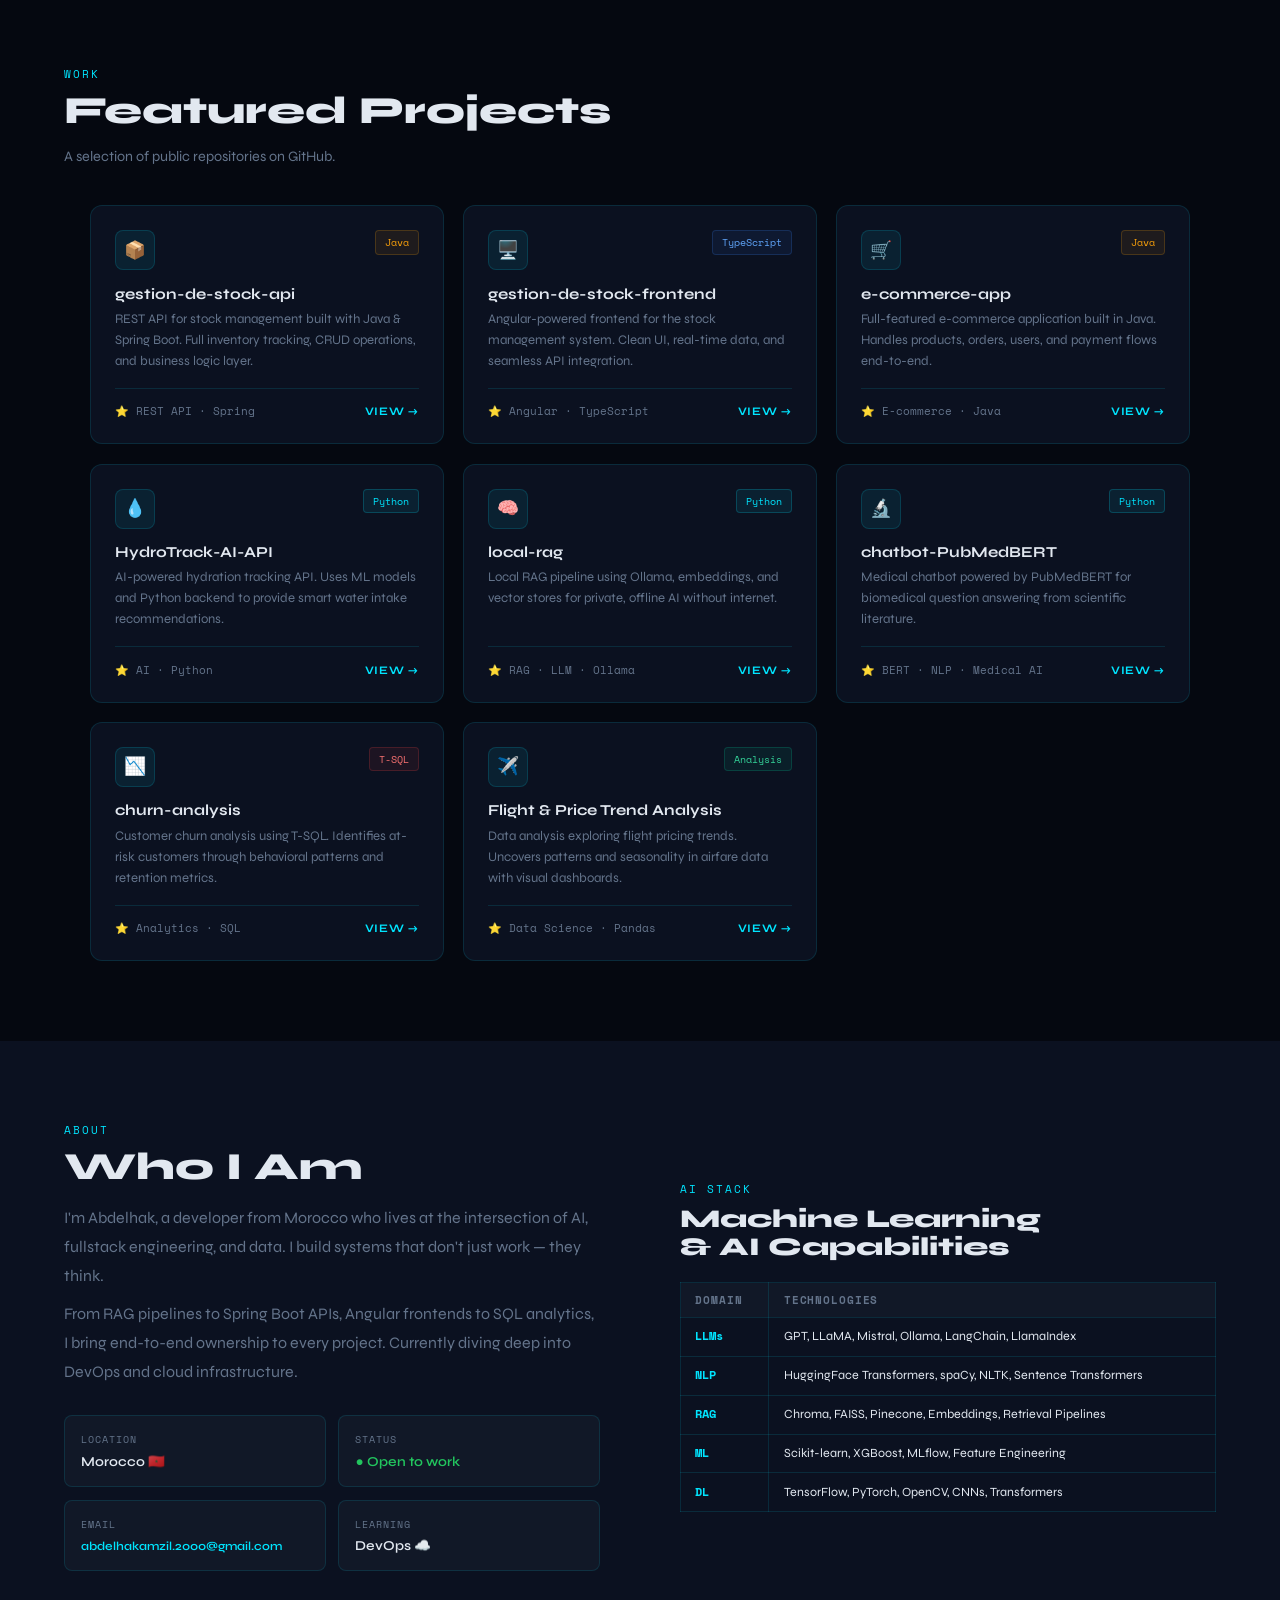
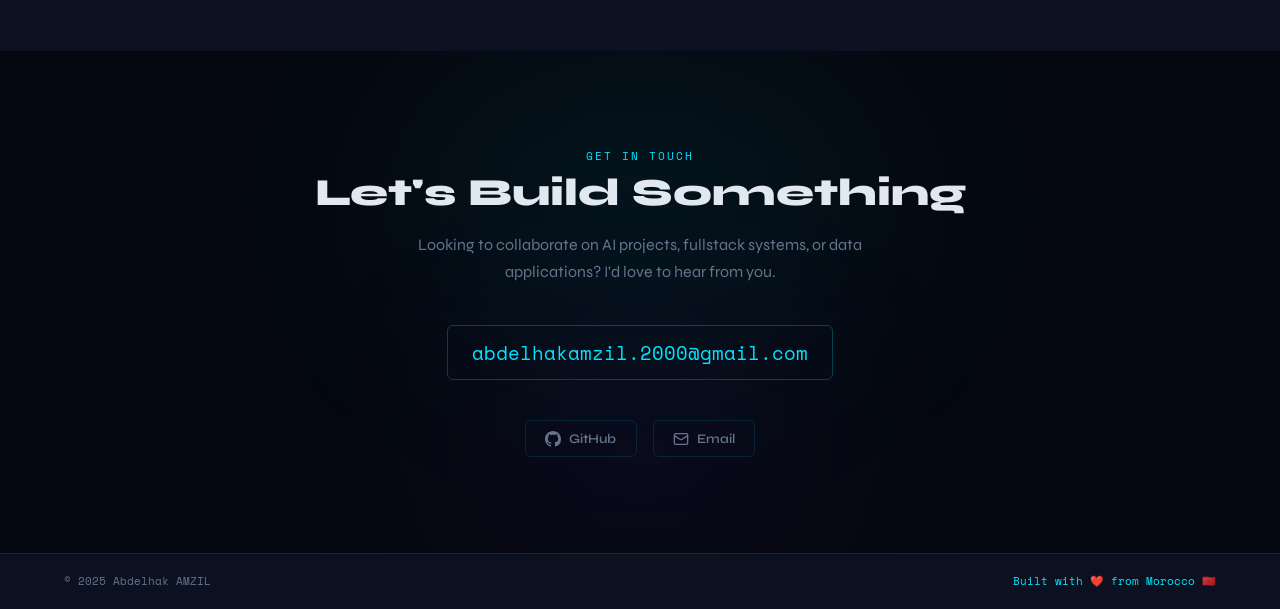
==== commit 7ab42a66: "README.md" ====
--- a/index.html
+++ b/index.html
@@ -1,1392 +1,794 @@
-<!doctype html>
+<!DOCTYPE html>
 <html lang="en">
-  <head>
-    <meta charset="UTF-8" />
-    <meta name="viewport" content="width=device-width, initial-scale=1.0" />
-    <title>Abdelhak AMZIL — AI & Fullstack Developer</title>
-    <link
-      href="https://fonts.googleapis.com/css2?family=Space+Mono:ital,wght@0,400;0,700;1,400&family=Syne:wght@400;600;700;800&display=swap"
-      rel="stylesheet"
-    />
-    <style>
-      :root {
-        --bg: #050810;
-        --surface: #0b1120;
-        --surface2: #111827;
-        --accent: #00e5ff;
-        --accent2: #7c3aed;
-        --accent3: #f59e0b;
-        --text: #e2e8f0;
-        --muted: #64748b;
-        --border: rgba(0, 229, 255, 0.12);
-        --glow: 0 0 40px rgba(0, 229, 255, 0.15);
-      }
-      *,
-      *::before,
-      *::after {
-        margin: 0;
-        padding: 0;
-        box-sizing: border-box;
-      }
-      html {
-        scroll-behavior: smooth;
-      }
-      body {
-        background: var(--bg);
-        color: var(--text);
-        font-family: "Syne", sans-serif;
-        overflow-x: hidden;
-        cursor: none;
-      }
-      .cursor {
-        width: 12px;
-        height: 12px;
-        background: var(--accent);
-        border-radius: 50%;
-        position: fixed;
-        top: 0;
-        left: 0;
-        pointer-events: none;
-        z-index: 9999;
-        transition: transform 0.1s ease;
-        mix-blend-mode: screen;
-      }
-      .cursor-ring {
-        width: 36px;
-        height: 36px;
-        border: 1px solid rgba(0, 229, 255, 0.5);
-        border-radius: 50%;
-        position: fixed;
-        top: 0;
-        left: 0;
-        pointer-events: none;
-        z-index: 9998;
-        transition:
-          transform 0.18s ease,
-          width 0.2s,
-          height 0.2s;
-      }
-      body::before {
-        content: "";
-        position: fixed;
-        inset: 0;
-        background-image: url("data:image/svg+xml,%3Csvg viewBox='0 0 200 200' xmlns='http://www.w3.org/2000/svg'%3E%3Cfilter id='n'%3E%3CfeTurbulence type='fractalNoise' baseFrequency='0.9' numOctaves='4' stitchTiles='stitch'/%3E%3C/filter%3E%3Crect width='100%25' height='100%25' filter='url(%23n)' opacity='0.03'/%3E%3C/svg%3E");
-        pointer-events: none;
-        z-index: 9990;
-        opacity: 0.4;
-      }
-
-      /* NAV */
-      nav {
-        position: fixed;
-        top: 0;
-        width: 100%;
-        z-index: 100;
-        display: flex;
-        align-items: center;
-        justify-content: space-between;
-        padding: 1.2rem 3rem;
-        background: rgba(5, 8, 16, 0.8);
-        backdrop-filter: blur(20px);
-        border-bottom: 1px solid var(--border);
-      }
-      .nav-logo {
-        font-family: "Space Mono", monospace;
-        font-size: 1rem;
-        color: var(--accent);
-        letter-spacing: 0.05em;
-      }
-      .nav-logo span {
-        color: var(--muted);
-      }
-      .nav-links {
-        display: flex;
-        gap: 2rem;
-        list-style: none;
-      }
-      .nav-links a {
-        font-size: 0.8rem;
-        font-weight: 600;
-        letter-spacing: 0.12em;
-        text-transform: uppercase;
-        color: var(--muted);
-        text-decoration: none;
-        transition: color 0.2s;
-      }
-      .nav-links a:hover {
-        color: var(--accent);
-      }
-
-      /* HERO */
-      #hero {
-        min-height: 100vh;
-        display: grid;
-        grid-template-columns: 1fr 1fr;
-        align-items: center;
-        padding: 8rem 3rem 4rem;
-        position: relative;
-        overflow: hidden;
-        gap: 3rem;
-      }
-      .hero-grid-bg {
-        position: absolute;
-        inset: 0;
-        background-image:
-          linear-gradient(rgba(0, 229, 255, 0.04) 1px, transparent 1px),
-          linear-gradient(90deg, rgba(0, 229, 255, 0.04) 1px, transparent 1px);
-        background-size: 60px 60px;
-        mask-image: radial-gradient(
-          ellipse 80% 80% at 50% 50%,
-          black 0%,
-          transparent 100%
-        );
-      }
-      .hero-orb {
-        position: absolute;
-        border-radius: 50%;
-        filter: blur(80px);
-        pointer-events: none;
-      }
-      .orb1 {
-        width: 500px;
-        height: 500px;
-        background: rgba(0, 229, 255, 0.08);
-        top: -100px;
-        right: -100px;
-      }
-      .orb2 {
-        width: 400px;
-        height: 400px;
-        background: rgba(124, 58, 237, 0.1);
-        bottom: -80px;
-        left: 20%;
-      }
-      .hero-left {
-        position: relative;
-        z-index: 1;
-      }
-      .hero-tag {
-        display: inline-flex;
-        align-items: center;
-        gap: 0.5rem;
-        padding: 0.35rem 0.9rem;
-        border: 1px solid var(--border);
-        border-radius: 100px;
-        font-family: "Space Mono", monospace;
-        font-size: 0.72rem;
-        color: var(--accent);
-        margin-bottom: 1.8rem;
-        background: rgba(0, 229, 255, 0.05);
-        animation: fadeUp 0.8s ease both;
-      }
-      .hero-tag::before {
-        content: "";
-        width: 6px;
-        height: 6px;
-        background: var(--accent);
-        border-radius: 50%;
-        animation: blink 1.5s infinite;
-      }
-      @keyframes blink {
-        0%,
-        100% {
-          opacity: 1;
-        }
-        50% {
-          opacity: 0;
-        }
-      }
-      .hero-name {
-        font-size: clamp(2.8rem, 5vw, 4.5rem);
-        font-weight: 800;
-        line-height: 1.05;
-        margin-bottom: 0.3rem;
-        animation: fadeUp 0.8s 0.1s ease both;
-      }
-      .hero-name .first {
-        color: var(--text);
-      }
-      .hero-name .last {
-        color: transparent;
-        -webkit-text-stroke: 1.5px var(--accent);
-      }
-      .hero-roles {
-        display: flex;
-        gap: 0.6rem;
-        flex-wrap: wrap;
-        margin: 1.4rem 0;
-        animation: fadeUp 0.8s 0.2s ease both;
-      }
-      .role-badge {
-        padding: 0.3rem 0.8rem;
-        border-radius: 4px;
-        font-size: 0.75rem;
-        font-weight: 600;
-        letter-spacing: 0.05em;
-      }
-      .role-badge.ai {
-        background: rgba(0, 229, 255, 0.1);
-        color: var(--accent);
-        border: 1px solid rgba(0, 229, 255, 0.2);
-      }
-      .role-badge.fs {
-        background: rgba(124, 58, 237, 0.1);
-        color: #a78bfa;
-        border: 1px solid rgba(124, 58, 237, 0.2);
-      }
-      .role-badge.da {
-        background: rgba(245, 158, 11, 0.1);
-        color: var(--accent3);
-        border: 1px solid rgba(245, 158, 11, 0.2);
-      }
-      .hero-desc {
-        font-size: 1rem;
-        color: var(--muted);
-        line-height: 1.75;
-        max-width: 480px;
-        margin-bottom: 2.4rem;
-        animation: fadeUp 0.8s 0.3s ease both;
-      }
-      .hero-actions {
-        display: flex;
-        gap: 1rem;
-        animation: fadeUp 0.8s 0.4s ease both;
-      }
-      .btn-primary {
-        display: inline-flex;
-        align-items: center;
-        gap: 0.5rem;
-        padding: 0.75rem 1.8rem;
-        background: var(--accent);
-        color: #050810;
-        font-family: "Syne", sans-serif;
-        font-weight: 700;
-        font-size: 0.85rem;
-        letter-spacing: 0.06em;
-        text-transform: uppercase;
-        text-decoration: none;
-        border-radius: 4px;
-        transition:
-          transform 0.2s,
-          box-shadow 0.2s;
-      }
-      .btn-primary:hover {
-        transform: translateY(-2px);
-        box-shadow: 0 8px 30px rgba(0, 229, 255, 0.35);
-      }
-      .btn-ghost {
-        display: inline-flex;
-        align-items: center;
-        gap: 0.5rem;
-        padding: 0.75rem 1.8rem;
-        border: 1px solid var(--border);
-        color: var(--text);
-        font-family: "Syne", sans-serif;
-        font-weight: 600;
-        font-size: 0.85rem;
-        letter-spacing: 0.06em;
-        text-transform: uppercase;
-        text-decoration: none;
-        border-radius: 4px;
-        transition:
-          border-color 0.2s,
-          color 0.2s;
-      }
-      .btn-ghost:hover {
-        border-color: var(--accent);
-        color: var(--accent);
-      }
-
-      /* HERO RIGHT - Photo */
-      .hero-right {
-        position: relative;
-        z-index: 1;
-        display: flex;
-        justify-content: center;
-        align-items: center;
-        animation: fadeUp 0.8s 0.5s ease both;
-      }
-
-      .photo-wrapper {
-        position: relative;
-        width: 340px;
-        height: 400px;
-        flex-shrink: 0;
-      }
-      /* Decorative frame behind */
-      .photo-wrapper::before {
-        content: "";
-        position: absolute;
-        inset: -2px;
-        background: linear-gradient(
-          135deg,
-          var(--accent),
-          var(--accent2),
-          var(--accent3)
-        );
-        border-radius: 20px;
-        z-index: 0;
-        animation: rotateBorder 6s linear infinite;
-      }
-      @keyframes rotateBorder {
-        0% {
-          filter: hue-rotate(0deg);
-        }
-        100% {
-          filter: hue-rotate(360deg);
-        }
-      }
-      .photo-wrapper::after {
-        content: "";
-        position: absolute;
-        inset: 2px;
-        background: var(--bg);
-        border-radius: 18px;
-        z-index: 1;
-      }
-      .photo-frame {
-        position: absolute;
-        inset: 4px;
-        z-index: 2;
-        border-radius: 16px;
-        overflow: hidden;
-        box-shadow:
-          0 20px 60px rgba(0, 0, 0, 0.5),
-          var(--glow);
-      }
-      .photo-frame img {
-        width: 100%;
-        height: 100%;
-        object-fit: cover;
-        object-position: top center;
-        display: block;
-        filter: brightness(0.95) contrast(1.05);
-        transition: transform 0.5s ease;
-      }
-      .photo-frame:hover img {
-        transform: scale(1.03);
-      }
-
-      /* Floating badge on photo */
-      .photo-badge {
-        position: absolute;
-        bottom: -16px;
-        left: -16px;
-        z-index: 10;
-        background: var(--surface);
-        border: 1px solid var(--border);
-        border-radius: 10px;
-        padding: 0.7rem 1rem;
-        box-shadow: var(--glow);
-        display: flex;
-        align-items: center;
-        gap: 0.6rem;
-        animation: float 3s ease-in-out infinite;
-      }
-      @keyframes float {
-        0%,
-        100% {
-          transform: translateY(0);
-        }
-        50% {
-          transform: translateY(-6px);
-        }
-      }
-      .photo-badge-icon {
-        font-size: 1.3rem;
-      }
-      .photo-badge-text {
-        font-family: "Space Mono", monospace;
-        font-size: 0.65rem;
-        line-height: 1.4;
-      }
-      .photo-badge-text strong {
-        display: block;
-        color: var(--accent);
-      }
-      .photo-badge-text span {
-        color: var(--muted);
-      }
-
-      .photo-badge2 {
-        position: absolute;
-        top: -16px;
-        right: -16px;
-        z-index: 10;
-        background: var(--surface);
-        border: 1px solid rgba(124, 58, 237, 0.3);
-        border-radius: 10px;
-        padding: 0.6rem 0.9rem;
-        box-shadow: 0 0 30px rgba(124, 58, 237, 0.15);
-        display: flex;
-        align-items: center;
-        gap: 0.5rem;
-        font-family: "Space Mono", monospace;
-        font-size: 0.65rem;
-        color: #a78bfa;
-        animation: float 3s 1.5s ease-in-out infinite;
-      }
-
-      @keyframes fadeUp {
-        from {
-          opacity: 0;
-          transform: translateY(24px);
-        }
-        to {
-          opacity: 1;
-          transform: translateY(0);
-        }
-      }
-
-      /* SECTIONS */
-      section {
-        padding: 6rem 3rem;
-      }
-      .section-label {
-        font-family: "Space Mono", monospace;
-        font-size: 0.72rem;
-        letter-spacing: 0.18em;
-        text-transform: uppercase;
-        color: var(--accent);
-        margin-bottom: 0.6rem;
-      }
-      .section-title {
-        font-size: clamp(1.8rem, 3vw, 2.8rem);
-        font-weight: 800;
-        line-height: 1.1;
-        margin-bottom: 1rem;
-      }
-
-      /* STACK */
-      #stack {
-        background: var(--surface);
-      }
-      .stack-header {
-        text-align: center;
-        margin-bottom: 3.5rem;
-      }
-      .stack-groups {
-        display: grid;
-        grid-template-columns: repeat(auto-fill, minmax(280px, 1fr));
-        gap: 1.5rem;
-        max-width: 1100px;
-        margin: 0 auto;
-      }
-      .stack-group {
-        background: var(--surface2);
-        border: 1px solid var(--border);
-        border-radius: 10px;
-        padding: 1.5rem;
-        transition:
-          border-color 0.3s,
-          transform 0.3s;
-      }
-      .stack-group:hover {
-        border-color: rgba(0, 229, 255, 0.3);
-        transform: translateY(-3px);
-      }
-      .stack-group-title {
-        font-size: 0.72rem;
-        font-weight: 700;
-        letter-spacing: 0.12em;
-        text-transform: uppercase;
-        color: var(--muted);
-        margin-bottom: 1rem;
-        display: flex;
-        align-items: center;
-        gap: 0.5rem;
-      }
-      .stack-group-title::before {
-        content: "";
-        width: 16px;
-        height: 2px;
-        background: var(--accent);
-        border-radius: 2px;
-      }
-      .tech-pills {
-        display: flex;
-        flex-wrap: wrap;
-        gap: 0.5rem;
-      }
-      .tech-pill {
-        padding: 0.3rem 0.75rem;
-        border-radius: 100px;
-        font-size: 0.75rem;
-        font-weight: 600;
-        background: rgba(255, 255, 255, 0.04);
-        border: 1px solid rgba(255, 255, 255, 0.08);
-        color: var(--text);
-        transition: all 0.2s;
-      }
-      .tech-pill:hover {
-        background: rgba(0, 229, 255, 0.08);
-        border-color: rgba(0, 229, 255, 0.25);
-        color: var(--accent);
-      }
-
-      /* PROJECTS */
-      #projects {
-        background: var(--bg);
-      }
-      .projects-header {
-        margin-bottom: 3rem;
-      }
-      .projects-grid {
-        display: grid;
-        grid-template-columns: repeat(auto-fill, minmax(320px, 1fr));
-        gap: 1.5rem;
-        max-width: 1100px;
-        margin: 0 auto;
-      }
-      .project-card {
-        background: var(--surface);
-        border: 1px solid var(--border);
-        border-radius: 12px;
-        padding: 1.8rem;
-        text-decoration: none;
-        display: flex;
-        flex-direction: column;
-        position: relative;
-        overflow: hidden;
-        transition:
-          transform 0.3s,
-          border-color 0.3s,
-          box-shadow 0.3s;
-        color: inherit;
-      }
-      .project-card::before {
-        content: "";
-        position: absolute;
-        top: 0;
-        left: 0;
-        right: 0;
-        height: 2px;
-        background: linear-gradient(90deg, var(--accent), var(--accent2));
-        opacity: 0;
-        transition: opacity 0.3s;
-      }
-      .project-card:hover {
-        transform: translateY(-5px);
-        border-color: rgba(0, 229, 255, 0.25);
-        box-shadow: var(--glow);
-      }
-      .project-card:hover::before {
-        opacity: 1;
-      }
-      .project-top {
-        display: flex;
-        justify-content: space-between;
-        align-items: flex-start;
-        margin-bottom: 1rem;
-      }
-      .project-icon {
-        width: 42px;
-        height: 42px;
-        background: rgba(0, 229, 255, 0.08);
-        border: 1px solid rgba(0, 229, 255, 0.15);
-        border-radius: 8px;
-        display: flex;
-        align-items: center;
-        justify-content: center;
-        font-size: 1.2rem;
-      }
-      .project-lang {
-        font-family: "Space Mono", monospace;
-        font-size: 0.7rem;
-        padding: 0.25rem 0.6rem;
-        border-radius: 4px;
-        background: rgba(124, 58, 237, 0.1);
-        color: #a78bfa;
-        border: 1px solid rgba(124, 58, 237, 0.2);
-      }
-      .project-lang.java {
-        background: rgba(245, 158, 11, 0.08);
-        color: var(--accent3);
-        border-color: rgba(245, 158, 11, 0.2);
-      }
-      .project-lang.ts {
-        background: rgba(59, 130, 246, 0.08);
-        color: #60a5fa;
-        border-color: rgba(59, 130, 246, 0.2);
-      }
-      .project-lang.python {
-        background: rgba(0, 229, 255, 0.08);
-        color: var(--accent);
-        border-color: rgba(0, 229, 255, 0.2);
-      }
-      .project-lang.sql {
-        background: rgba(239, 68, 68, 0.08);
-        color: #f87171;
-        border-color: rgba(239, 68, 68, 0.2);
-      }
-      .project-name {
-        font-size: 1rem;
-        font-weight: 700;
-        margin-bottom: 0.5rem;
-        color: var(--text);
-      }
-      .project-desc {
-        font-size: 0.85rem;
-        color: var(--muted);
-        line-height: 1.6;
-        flex: 1;
-        margin-bottom: 1.2rem;
-      }
-      .project-footer {
-        display: flex;
-        align-items: center;
-        justify-content: space-between;
-        padding-top: 1rem;
-        border-top: 1px solid var(--border);
-      }
-      .project-stars {
-        font-family: "Space Mono", monospace;
-        font-size: 0.72rem;
-        color: var(--muted);
-        display: flex;
-        gap: 1rem;
-      }
-      .project-link {
-        font-size: 0.75rem;
-        font-weight: 700;
-        color: var(--accent);
-        letter-spacing: 0.06em;
-        text-transform: uppercase;
-        display: flex;
-        align-items: center;
-        gap: 0.3rem;
-      }
-
-      /* ABOUT */
-      #about {
-        background: var(--surface);
-        display: grid;
-        grid-template-columns: 1fr 1fr;
-        gap: 5rem;
-        align-items: center;
-      }
-      .about-info-grid {
-        display: grid;
-        grid-template-columns: 1fr 1fr;
-        gap: 1rem;
-        margin-top: 2rem;
-      }
-      .about-info-item {
-        padding: 1.2rem;
-        background: var(--surface2);
-        border: 1px solid var(--border);
-        border-radius: 8px;
-      }
-      .about-info-item .label {
-        font-family: "Space Mono", monospace;
-        font-size: 0.65rem;
-        letter-spacing: 0.1em;
-        text-transform: uppercase;
-        color: var(--muted);
-        margin-bottom: 0.4rem;
-      }
-      .about-info-item .value {
-        font-size: 0.9rem;
-        font-weight: 600;
-        color: var(--text);
-      }
-      .about-info-item .value a {
-        color: var(--accent);
-        text-decoration: none;
-      }
-      .ai-stack-table {
-        width: 100%;
-        border-collapse: collapse;
-        margin-top: 1.5rem;
-        font-size: 0.85rem;
-      }
-      .ai-stack-table th {
-        text-align: left;
-        padding: 0.6rem 1rem;
-        background: var(--surface2);
-        border: 1px solid var(--border);
-        font-size: 0.72rem;
-        font-family: "Space Mono", monospace;
-        letter-spacing: 0.08em;
-        text-transform: uppercase;
-        color: var(--muted);
-      }
-      .ai-stack-table td {
-        padding: 0.7rem 1rem;
-        border: 1px solid var(--border);
-        color: var(--text);
-        vertical-align: top;
-        line-height: 1.5;
-        font-size: 0.8rem;
-      }
-      .ai-stack-table tr:hover td {
-        background: rgba(0, 229, 255, 0.03);
-      }
-      .ai-stack-table td:first-child {
-        color: var(--accent);
-        font-weight: 600;
-        white-space: nowrap;
-        font-family: "Space Mono", monospace;
-        font-size: 0.75rem;
-      }
-
-      /* CONTACT */
-      #contact {
-        background: var(--bg);
-        text-align: center;
-        padding: 7rem 3rem;
-        position: relative;
-        overflow: hidden;
-      }
-      #contact .orb {
-        position: absolute;
-        border-radius: 50%;
-        filter: blur(100px);
-        pointer-events: none;
-      }
-      .contact-orb1 {
-        width: 500px;
-        height: 300px;
-        background: rgba(0, 229, 255, 0.06);
-        top: 0;
-        left: 50%;
-        transform: translateX(-50%);
-      }
-      .contact-orb2 {
-        width: 400px;
-        height: 200px;
-        background: rgba(124, 58, 237, 0.07);
-        bottom: 0;
-        left: 50%;
-        transform: translateX(-50%);
-      }
-      .contact-content {
-        position: relative;
-        z-index: 1;
-      }
-      .contact-email {
-        display: inline-block;
-        font-family: "Space Mono", monospace;
-        font-size: clamp(1rem, 2vw, 1.5rem);
-        color: var(--accent);
-        text-decoration: none;
-        margin: 1.5rem 0 2.5rem;
-        padding: 0.75rem 2rem;
-        border: 1px solid rgba(0, 229, 255, 0.25);
-        border-radius: 6px;
-        transition:
-          background 0.2s,
-          box-shadow 0.2s;
-      }
-      .contact-email:hover {
-        background: rgba(0, 229, 255, 0.07);
-        box-shadow: var(--glow);
-      }
-      .social-links {
-        display: flex;
-        justify-content: center;
-        gap: 1rem;
-        flex-wrap: wrap;
-      }
-      .social-link {
-        display: inline-flex;
-        align-items: center;
-        gap: 0.5rem;
-        padding: 0.6rem 1.2rem;
-        border: 1px solid var(--border);
-        border-radius: 6px;
-        color: var(--muted);
-        text-decoration: none;
-        font-size: 0.82rem;
-        font-weight: 600;
-        transition: all 0.2s;
-      }
-      .social-link:hover {
-        border-color: var(--accent);
-        color: var(--accent);
-      }
-
-      /* FOOTER */
-      footer {
-        background: var(--surface);
-        border-top: 1px solid var(--border);
-        padding: 1.5rem 3rem;
-        display: flex;
-        justify-content: space-between;
-        align-items: center;
-        font-family: "Space Mono", monospace;
-        font-size: 0.72rem;
-        color: var(--muted);
-      }
-
-      /* REVEAL */
-      .reveal {
-        opacity: 0;
-        transform: translateY(30px);
-        transition:
-          opacity 0.7s ease,
-          transform 0.7s ease;
-      }
-      .reveal.visible {
-        opacity: 1;
-        transform: translateY(0);
-      }
-
-      /* RESPONSIVE */
-      @media (max-width: 900px) {
-        #hero {
-          grid-template-columns: 1fr;
-          padding: 7rem 1.5rem 3rem;
-          gap: 3rem;
-        }
-        #about {
-          grid-template-columns: 1fr;
-          gap: 2rem;
-          padding: 4rem 1.5rem;
-        }
-        .projects-grid {
-          grid-template-columns: 1fr;
-        }
-        nav {
-          padding: 1rem 1.5rem;
-        }
-        .nav-links {
-          display: none;
-        }
-        section {
-          padding: 4rem 1.5rem;
-        }
-        footer {
-          flex-direction: column;
-          gap: 0.5rem;
-          text-align: center;
-        }
-        .photo-wrapper {
-          width: 260px;
-          height: 310px;
-        }
-      }
-    </style>
-  </head>
-  <body>
-    <div class="cursor" id="cursor"></div>
-    <div class="cursor-ring" id="cursorRing"></div>
-
-    <nav>
-      <div class="nav-logo">AA<span>.dev</span></div>
-      <ul class="nav-links">
-        <li><a href="#stack">Stack</a></li>
-        <li><a href="#projects">Projects</a></li>
-        <li><a href="#about">About</a></li>
-        <li><a href="#contact">Contact</a></li>
-      </ul>
-      <a
-        href="https://github.com/AbdelhakAmzil"
-        target="_blank"
-        class="btn-ghost"
-        style="padding: 0.5rem 1rem; font-size: 0.75rem"
-      >
-        <svg width="14" height="14" viewBox="0 0 24 24" fill="currentColor">
-          <path
-            d="M12 0C5.37 0 0 5.37 0 12c0 5.31 3.435 9.795 8.205 11.385.6.105.825-.255.825-.57 0-.285-.015-1.23-.015-2.235-3.015.555-3.795-.735-4.035-1.41-.135-.345-.72-1.41-1.23-1.695-.42-.225-1.02-.78-.015-.795.945-.015 1.62.87 1.845 1.23 1.08 1.815 2.805 1.305 3.495.99.105-.78.42-1.305.765-1.605-2.67-.3-5.46-1.335-5.46-5.925 0-1.305.465-2.385 1.23-3.225-.12-.3-.54-1.53.12-3.18 0 0 1.005-.315 3.3 1.23.96-.27 1.98-.405 3-.405s2.04.135 3 .405c2.295-1.56 3.3-1.23 3.3-1.23.66 1.65.24 2.88.12 3.18.765.84 1.23 1.905 1.23 3.225 0 4.605-2.805 5.625-5.475 5.925.435.375.81 1.095.81 2.22 0 1.605-.015 2.895-.015 3.3 0 .315.225.69.825.57A12.02 12.02 0 0 0 24 12c0-6.63-5.37-12-12-12z"
-          />
-        </svg>
+<head>
+<meta charset="UTF-8">
+<meta name="viewport" content="width=device-width, initial-scale=1.0">
+<title>Abdelhak AMZIL — AI & Fullstack Developer</title>
+<link href="https://fonts.googleapis.com/css2?family=Space+Mono:ital,wght@0,400;0,700;1,400&family=Syne:wght@400;600;700;800&display=swap" rel="stylesheet">
+<style>
+  :root {
+    --bg: #050810;
+    --surface: #0b1120;
+    --surface2: #111827;
+    --accent: #00e5ff;
+    --accent2: #7c3aed;
+    --accent3: #f59e0b;
+    --text: #e2e8f0;
+    --muted: #64748b;
+    --border: rgba(0,229,255,0.12);
+    --glow: 0 0 40px rgba(0,229,255,0.15);
+  }
+
+  *, *::before, *::after { margin: 0; padding: 0; box-sizing: border-box; }
+  html { scroll-behavior: smooth; }
+
+  body {
+    background: var(--bg);
+    color: var(--text);
+    font-family: 'Syne', sans-serif;
+    overflow-x: hidden;
+  }
+
+  /* ── NOISE OVERLAY ── */
+  body::before {
+    content: '';
+    position: fixed; inset: 0;
+    background-image: url("data:image/svg+xml,%3Csvg viewBox='0 0 200 200' xmlns='http://www.w3.org/2000/svg'%3E%3Cfilter id='n'%3E%3CfeTurbulence type='fractalNoise' baseFrequency='0.9' numOctaves='4' stitchTiles='stitch'/%3E%3C/filter%3E%3Crect width='100%25' height='100%25' filter='url(%23n)' opacity='0.03'/%3E%3C/svg%3E");
+    pointer-events: none; z-index: 9990; opacity: 0.4;
+  }
+
+  /* ── NAV ── */
+  nav {
+    position: fixed; top: 0; width: 100%; z-index: 200;
+    display: flex; align-items: center; justify-content: space-between;
+    padding: 1rem 4rem;
+    background: rgba(5,8,16,0.85);
+    backdrop-filter: blur(20px);
+    border-bottom: 1px solid var(--border);
+  }
+
+  .nav-logo {
+    font-family: 'Space Mono', monospace;
+    font-size: 1rem; color: var(--accent); letter-spacing: 0.05em;
+    text-decoration: none;
+  }
+  .nav-logo span { color: var(--muted); }
+
+  .nav-links { display: flex; gap: 2rem; list-style: none; }
+  .nav-links a {
+    font-size: 0.78rem; font-weight: 600; letter-spacing: 0.12em;
+    text-transform: uppercase; color: var(--muted);
+    text-decoration: none; transition: color 0.2s;
+  }
+  .nav-links a:hover { color: var(--accent); }
+
+  .nav-right { display: flex; align-items: center; gap: 1rem; }
+
+  /* Hamburger */
+  .hamburger {
+    display: none; flex-direction: column; gap: 5px;
+    cursor: pointer; padding: 4px; background: none; border: none;
+  }
+  .hamburger span {
+    display: block; width: 24px; height: 2px;
+    background: var(--text); border-radius: 2px;
+    transition: all 0.3s ease;
+  }
+  .hamburger.open span:nth-child(1) { transform: translateY(7px) rotate(45deg); }
+  .hamburger.open span:nth-child(2) { opacity: 0; }
+  .hamburger.open span:nth-child(3) { transform: translateY(-7px) rotate(-45deg); }
+
+  /* Mobile menu */
+  .mobile-menu {
+    display: none; position: fixed;
+    top: 64px; left: 0; right: 0;
+    background: rgba(5,8,16,0.98);
+    backdrop-filter: blur(20px);
+    border-bottom: 1px solid var(--border);
+    padding: 1.5rem 2rem; z-index: 199;
+    flex-direction: column; gap: 0;
+  }
+  .mobile-menu.open { display: flex; }
+  .mobile-menu a {
+    font-size: 1rem; font-weight: 600; letter-spacing: 0.1em;
+    text-transform: uppercase; color: var(--muted);
+    text-decoration: none; padding: 1rem 0;
+    border-bottom: 1px solid var(--border);
+    transition: color 0.2s;
+  }
+  .mobile-menu a:last-child { border-bottom: none; }
+  .mobile-menu a:hover { color: var(--accent); }
+
+  /* ── BUTTONS ── */
+  .btn-primary {
+    display: inline-flex; align-items: center; gap: 0.5rem;
+    padding: 0.75rem 1.8rem;
+    background: var(--accent); color: #050810;
+    font-family: 'Syne', sans-serif; font-weight: 700;
+    font-size: 0.85rem; letter-spacing: 0.06em; text-transform: uppercase;
+    text-decoration: none; border-radius: 4px;
+    transition: transform 0.2s, box-shadow 0.2s;
+    white-space: nowrap;
+  }
+  .btn-primary:hover { transform: translateY(-2px); box-shadow: 0 8px 30px rgba(0,229,255,0.35); }
+
+  .btn-ghost {
+    display: inline-flex; align-items: center; gap: 0.5rem;
+    padding: 0.75rem 1.8rem;
+    border: 1px solid var(--border); color: var(--text);
+    font-family: 'Syne', sans-serif; font-weight: 600;
+    font-size: 0.85rem; letter-spacing: 0.06em; text-transform: uppercase;
+    text-decoration: none; border-radius: 4px;
+    transition: border-color 0.2s, color 0.2s;
+    white-space: nowrap;
+  }
+  .btn-ghost:hover { border-color: var(--accent); color: var(--accent); }
+
+  /* ── HERO ── */
+  #hero {
+    min-height: 100vh;
+    display: grid; grid-template-columns: 1fr 1fr;
+    align-items: center; gap: 4rem;
+    padding: 9rem 4rem 5rem;
+    position: relative; overflow: hidden;
+  }
+
+  .hero-grid-bg {
+    position: absolute; inset: 0;
+    background-image:
+      linear-gradient(rgba(0,229,255,0.04) 1px, transparent 1px),
+      linear-gradient(90deg, rgba(0,229,255,0.04) 1px, transparent 1px);
+    background-size: 60px 60px;
+    mask-image: radial-gradient(ellipse 80% 80% at 50% 50%, black 0%, transparent 100%);
+  }
+
+  .hero-orb { position: absolute; border-radius: 50%; filter: blur(80px); pointer-events: none; }
+  .orb1 { width: 500px; height: 500px; background: rgba(0,229,255,0.08); top: -100px; right: -100px; }
+  .orb2 { width: 400px; height: 400px; background: rgba(124,58,237,0.1); bottom: -80px; left: 20%; }
+
+  .hero-left { position: relative; z-index: 1; }
+
+  .hero-tag {
+    display: inline-flex; align-items: center; gap: 0.5rem;
+    padding: 0.35rem 0.9rem;
+    border: 1px solid var(--border); border-radius: 100px;
+    font-family: 'Space Mono', monospace; font-size: 0.72rem;
+    color: var(--accent); margin-bottom: 1.5rem;
+    background: rgba(0,229,255,0.05);
+    animation: fadeUp 0.8s ease both;
+  }
+  .hero-tag::before {
+    content: ''; width: 6px; height: 6px;
+    background: var(--accent); border-radius: 50%;
+    animation: blink 1.5s infinite;
+  }
+  @keyframes blink { 0%,100%{opacity:1} 50%{opacity:0} }
+
+  .hero-name {
+    font-size: clamp(2.4rem, 4.5vw, 4.5rem);
+    font-weight: 800; line-height: 1.05; margin-bottom: 0.3rem;
+    animation: fadeUp 0.8s 0.1s ease both;
+  }
+  .hero-name .first { color: var(--text); }
+  .hero-name .last { color: transparent; -webkit-text-stroke: 1.5px var(--accent); }
+
+  .hero-roles {
+    display: flex; gap: 0.5rem; flex-wrap: wrap;
+    margin: 1.2rem 0; animation: fadeUp 0.8s 0.2s ease both;
+  }
+  .role-badge {
+    padding: 0.3rem 0.75rem; border-radius: 4px;
+    font-size: 0.72rem; font-weight: 600; letter-spacing: 0.04em;
+  }
+  .role-badge.ai { background: rgba(0,229,255,0.1); color: var(--accent); border: 1px solid rgba(0,229,255,0.2); }
+  .role-badge.fs { background: rgba(124,58,237,0.1); color: #a78bfa; border: 1px solid rgba(124,58,237,0.2); }
+  .role-badge.da { background: rgba(245,158,11,0.1); color: var(--accent3); border: 1px solid rgba(245,158,11,0.2); }
+
+  .hero-desc {
+    font-size: 0.95rem; color: var(--muted); line-height: 1.75;
+    max-width: 480px; margin-bottom: 2rem;
+    animation: fadeUp 0.8s 0.3s ease both;
+  }
+
+  .hero-actions {
+    display: flex; gap: 1rem; flex-wrap: wrap;
+    animation: fadeUp 0.8s 0.4s ease both;
+  }
+
+  /* Photo */
+  .hero-right {
+    position: relative; z-index: 1;
+    display: flex; justify-content: center; align-items: center;
+    animation: fadeUp 0.8s 0.5s ease both;
+  }
+
+  .photo-wrapper { position: relative; width: 320px; height: 380px; flex-shrink: 0; }
+  .photo-wrapper::before {
+    content: ''; position: absolute; inset: -2px;
+    background: linear-gradient(135deg, var(--accent), var(--accent2), var(--accent3));
+    border-radius: 20px; z-index: 0;
+    animation: rotateBorder 6s linear infinite;
+  }
+  @keyframes rotateBorder { 0%{filter:hue-rotate(0deg)} 100%{filter:hue-rotate(360deg)} }
+  .photo-wrapper::after {
+    content: ''; position: absolute; inset: 2px;
+    background: var(--bg); border-radius: 18px; z-index: 1;
+  }
+  .photo-frame {
+    position: absolute; inset: 4px; z-index: 2;
+    border-radius: 16px; overflow: hidden;
+    box-shadow: 0 20px 60px rgba(0,0,0,0.5), var(--glow);
+  }
+  .photo-frame img {
+    width: 100%; height: 100%;
+    object-fit: cover; object-position: top center;
+    display: block; filter: brightness(0.95) contrast(1.05);
+    transition: transform 0.5s ease;
+  }
+  .photo-frame:hover img { transform: scale(1.03); }
+
+  .photo-badge {
+    position: absolute; bottom: -14px; left: -14px; z-index: 10;
+    background: var(--surface); border: 1px solid var(--border);
+    border-radius: 10px; padding: 0.6rem 0.9rem;
+    box-shadow: var(--glow);
+    display: flex; align-items: center; gap: 0.5rem;
+    animation: float 3s ease-in-out infinite;
+  }
+  @keyframes float { 0%,100%{transform:translateY(0)} 50%{transform:translateY(-6px)} }
+  .photo-badge-icon { font-size: 1.2rem; }
+  .photo-badge-text { font-family: 'Space Mono', monospace; font-size: 0.62rem; line-height: 1.4; }
+  .photo-badge-text strong { display: block; color: var(--accent); }
+  .photo-badge-text span { color: var(--muted); }
+
+  .photo-badge2 {
+    position: absolute; top: -14px; right: -14px; z-index: 10;
+    background: var(--surface); border: 1px solid rgba(124,58,237,0.3);
+    border-radius: 10px; padding: 0.5rem 0.8rem;
+    box-shadow: 0 0 30px rgba(124,58,237,0.15);
+    font-family: 'Space Mono', monospace; font-size: 0.62rem;
+    color: #a78bfa;
+    animation: float 3s 1.5s ease-in-out infinite;
+  }
+
+  @keyframes fadeUp { from{opacity:0;transform:translateY(24px)} to{opacity:1;transform:translateY(0)} }
+
+  /* ── SECTIONS ── */
+  section { padding: 5rem 4rem; }
+
+  .section-label {
+    font-family: 'Space Mono', monospace; font-size: 0.7rem;
+    letter-spacing: 0.18em; text-transform: uppercase;
+    color: var(--accent); margin-bottom: 0.5rem;
+  }
+  .section-title {
+    font-size: clamp(1.6rem, 3vw, 2.6rem); font-weight: 800;
+    line-height: 1.1; margin-bottom: 1rem;
+  }
+
+  /* ── STACK ── */
+  #stack { background: var(--surface); }
+  .stack-header { text-align: center; margin-bottom: 3rem; }
+
+  .stack-groups {
+    display: grid;
+    grid-template-columns: repeat(3, 1fr);
+    gap: 1.2rem; max-width: 1100px; margin: 0 auto;
+  }
+
+  .stack-group {
+    background: var(--surface2); border: 1px solid var(--border);
+    border-radius: 10px; padding: 1.3rem;
+    transition: border-color 0.3s, transform 0.3s;
+  }
+  .stack-group:hover { border-color: rgba(0,229,255,0.3); transform: translateY(-3px); }
+
+  .stack-group-title {
+    font-size: 0.7rem; font-weight: 700; letter-spacing: 0.1em;
+    text-transform: uppercase; color: var(--muted);
+    margin-bottom: 0.8rem;
+    display: flex; align-items: center; gap: 0.4rem;
+  }
+  .stack-group-title::before {
+    content: ''; width: 14px; height: 2px;
+    background: var(--accent); border-radius: 2px;
+  }
+
+  .tech-pills { display: flex; flex-wrap: wrap; gap: 0.4rem; }
+  .tech-pill {
+    padding: 0.25rem 0.65rem; border-radius: 100px;
+    font-size: 0.72rem; font-weight: 600;
+    background: rgba(255,255,255,0.04);
+    border: 1px solid rgba(255,255,255,0.08);
+    color: var(--text); transition: all 0.2s;
+  }
+  .tech-pill:hover { background: rgba(0,229,255,0.08); border-color: rgba(0,229,255,0.25); color: var(--accent); }
+
+  /* ── PROJECTS ── */
+  #projects { background: var(--bg); }
+  .projects-header { margin-bottom: 2.5rem; }
+
+  .projects-grid {
+    display: grid;
+    grid-template-columns: repeat(3, 1fr);
+    gap: 1.2rem; max-width: 1100px; margin: 0 auto;
+  }
+
+  .project-card {
+    background: var(--surface); border: 1px solid var(--border);
+    border-radius: 12px; padding: 1.5rem;
+    text-decoration: none; display: flex; flex-direction: column;
+    position: relative; overflow: hidden; color: inherit;
+    transition: transform 0.3s, border-color 0.3s, box-shadow 0.3s;
+  }
+  .project-card::before {
+    content: ''; position: absolute; top: 0; left: 0; right: 0; height: 2px;
+    background: linear-gradient(90deg, var(--accent), var(--accent2));
+    opacity: 0; transition: opacity 0.3s;
+  }
+  .project-card:hover { transform: translateY(-5px); border-color: rgba(0,229,255,0.25); box-shadow: var(--glow); }
+  .project-card:hover::before { opacity: 1; }
+
+  .project-top { display: flex; justify-content: space-between; align-items: flex-start; margin-bottom: 0.9rem; }
+
+  .project-icon {
+    width: 40px; height: 40px;
+    background: rgba(0,229,255,0.08); border: 1px solid rgba(0,229,255,0.15);
+    border-radius: 8px; display: flex; align-items: center;
+    justify-content: center; font-size: 1.1rem;
+  }
+
+  .project-lang {
+    font-family: 'Space Mono', monospace; font-size: 0.65rem;
+    padding: 0.2rem 0.55rem; border-radius: 4px;
+    background: rgba(124,58,237,0.1); color: #a78bfa;
+    border: 1px solid rgba(124,58,237,0.2);
+  }
+  .project-lang.java { background: rgba(245,158,11,0.08); color: var(--accent3); border-color: rgba(245,158,11,0.2); }
+  .project-lang.ts   { background: rgba(59,130,246,0.08); color: #60a5fa; border-color: rgba(59,130,246,0.2); }
+  .project-lang.python { background: rgba(0,229,255,0.08); color: var(--accent); border-color: rgba(0,229,255,0.2); }
+  .project-lang.sql  { background: rgba(239,68,68,0.08); color: #f87171; border-color: rgba(239,68,68,0.2); }
+
+  .project-name { font-size: 0.95rem; font-weight: 700; margin-bottom: 0.4rem; color: var(--text); }
+  .project-desc { font-size: 0.82rem; color: var(--muted); line-height: 1.6; flex: 1; margin-bottom: 1rem; }
+
+  .project-footer {
+    display: flex; align-items: center; justify-content: space-between;
+    padding-top: 0.9rem; border-top: 1px solid var(--border);
+  }
+  .project-stars { font-family: 'Space Mono', monospace; font-size: 0.68rem; color: var(--muted); }
+  .project-link { font-size: 0.72rem; font-weight: 700; color: var(--accent); letter-spacing: 0.06em; text-transform: uppercase; }
+
+  /* ── ABOUT ── */
+  #about {
+    background: var(--surface);
+    display: grid; grid-template-columns: 1fr 1fr;
+    gap: 5rem; align-items: center;
+  }
+
+  .about-info-grid {
+    display: grid; grid-template-columns: 1fr 1fr;
+    gap: 0.8rem; margin-top: 1.8rem;
+  }
+
+  .about-info-item {
+    padding: 1rem; background: var(--surface2);
+    border: 1px solid var(--border); border-radius: 8px;
+  }
+  .about-info-item .label {
+    font-family: 'Space Mono', monospace; font-size: 0.62rem;
+    letter-spacing: 0.1em; text-transform: uppercase;
+    color: var(--muted); margin-bottom: 0.35rem;
+  }
+  .about-info-item .value { font-size: 0.85rem; font-weight: 600; color: var(--text); }
+  .about-info-item .value a { color: var(--accent); text-decoration: none; font-size: 0.75rem; }
+
+  .ai-stack-table { width: 100%; border-collapse: collapse; margin-top: 1.3rem; }
+  .ai-stack-table th {
+    text-align: left; padding: 0.55rem 0.9rem;
+    background: var(--surface2); border: 1px solid var(--border);
+    font-size: 0.68rem; font-family: 'Space Mono', monospace;
+    letter-spacing: 0.08em; text-transform: uppercase; color: var(--muted);
+  }
+  .ai-stack-table td {
+    padding: 0.6rem 0.9rem; border: 1px solid var(--border);
+    color: var(--text); vertical-align: top; line-height: 1.5; font-size: 0.78rem;
+  }
+  .ai-stack-table tr:hover td { background: rgba(0,229,255,0.03); }
+  .ai-stack-table td:first-child {
+    color: var(--accent); font-weight: 600; white-space: nowrap;
+    font-family: 'Space Mono', monospace; font-size: 0.72rem;
+  }
+
+  /* ── CONTACT ── */
+  #contact {
+    background: var(--bg); text-align: center;
+    padding: 6rem 4rem; position: relative; overflow: hidden;
+  }
+  #contact .orb { position: absolute; border-radius: 50%; filter: blur(100px); pointer-events: none; }
+  .contact-orb1 { width: 500px; height: 300px; background: rgba(0,229,255,0.06); top: 0; left: 50%; transform: translateX(-50%); }
+  .contact-orb2 { width: 400px; height: 200px; background: rgba(124,58,237,0.07); bottom: 0; left: 50%; transform: translateX(-50%); }
+  .contact-content { position: relative; z-index: 1; }
+
+  .contact-email {
+    display: inline-block;
+    font-family: 'Space Mono', monospace;
+    font-size: clamp(0.8rem, 2vw, 1.2rem);
+    color: var(--accent); text-decoration: none;
+    margin: 1.5rem 0 2.5rem;
+    padding: 0.75rem 1.5rem;
+    border: 1px solid rgba(0,229,255,0.25); border-radius: 6px;
+    transition: background 0.2s, box-shadow 0.2s;
+    word-break: break-all;
+  }
+  .contact-email:hover { background: rgba(0,229,255,0.07); box-shadow: var(--glow); }
+
+  .social-links { display: flex; justify-content: center; gap: 1rem; flex-wrap: wrap; }
+  .social-link {
+    display: inline-flex; align-items: center; gap: 0.5rem;
+    padding: 0.6rem 1.2rem; border: 1px solid var(--border);
+    border-radius: 6px; color: var(--muted);
+    text-decoration: none; font-size: 0.82rem; font-weight: 600;
+    transition: all 0.2s;
+  }
+  .social-link:hover { border-color: var(--accent); color: var(--accent); }
+
+  /* ── FOOTER ── */
+  footer {
+    background: var(--surface); border-top: 1px solid var(--border);
+    padding: 1.2rem 4rem;
+    display: flex; justify-content: space-between; align-items: center;
+    font-family: 'Space Mono', monospace; font-size: 0.68rem; color: var(--muted);
+    flex-wrap: wrap; gap: 0.5rem;
+  }
+
+  /* ── SCROLL REVEAL ── */
+  .reveal { opacity: 0; transform: translateY(28px); transition: opacity 0.7s ease, transform 0.7s ease; }
+  .reveal.visible { opacity: 1; transform: translateY(0); }
+
+  /* ════════════════════════════════
+     RESPONSIVE — TABLET (≤ 1024px)
+  ════════════════════════════════ */
+  @media (max-width: 1024px) {
+    nav { padding: 1rem 2rem; }
+    #hero { padding: 8rem 2rem 4rem; gap: 2.5rem; }
+    section { padding: 4rem 2rem; }
+    footer { padding: 1.2rem 2rem; }
+
+    .stack-groups { grid-template-columns: repeat(2, 1fr); }
+    .projects-grid { grid-template-columns: repeat(2, 1fr); }
+
+    .photo-wrapper { width: 280px; height: 340px; }
+    .photo-badge { bottom: -10px; left: -10px; }
+    .photo-badge2 { top: -10px; right: -10px; }
+
+    #about { gap: 3rem; }
+  }
+
+  /* ════════════════════════════════
+     RESPONSIVE — MOBILE (≤ 768px)
+  ════════════════════════════════ */
+  @media (max-width: 768px) {
+    /* Nav */
+    nav { padding: 1rem 1.5rem; }
+    .nav-links { display: none; }
+    .nav-github { display: none; }
+    .hamburger { display: flex; }
+
+    /* Hero — stack vertically, photo first on mobile */
+    #hero {
+      grid-template-columns: 1fr;
+      grid-template-rows: auto auto;
+      padding: 6.5rem 1.5rem 3rem;
+      gap: 2.5rem;
+      text-align: center;
+    }
+    .hero-left { order: 2; }
+    .hero-right { order: 1; }
+
+    .hero-tag { justify-content: center; font-size: 0.65rem; }
+    .hero-roles { justify-content: center; }
+    .hero-desc { margin-left: auto; margin-right: auto; font-size: 0.9rem; }
+    .hero-actions { justify-content: center; }
+
+    .photo-wrapper { width: 220px; height: 265px; }
+    .photo-badge { display: none; }
+    .photo-badge2 { display: none; }
+
+    /* Sections */
+    section { padding: 3.5rem 1.5rem; }
+    .stack-groups { grid-template-columns: 1fr 1fr; gap: 0.9rem; }
+    .stack-group { padding: 1rem; }
+    .stack-group-title { font-size: 0.65rem; }
+    .tech-pill { font-size: 0.68rem; padding: 0.22rem 0.55rem; }
+
+    .projects-grid { grid-template-columns: 1fr; gap: 1rem; }
+    .project-card { padding: 1.3rem; }
+
+    /* About */
+    #about { grid-template-columns: 1fr; gap: 2.5rem; padding: 3.5rem 1.5rem; }
+    .about-info-grid { grid-template-columns: 1fr 1fr; gap: 0.7rem; }
+    .about-info-item .value a { font-size: 0.68rem; }
+
+    .ai-stack-table { font-size: 0.75rem; }
+    .ai-stack-table td, .ai-stack-table th { padding: 0.5rem 0.6rem; }
+
+    /* Contact */
+    #contact { padding: 4rem 1.5rem; }
+
+    /* Footer */
+    footer { padding: 1rem 1.5rem; flex-direction: column; text-align: center; gap: 0.4rem; }
+
+    /* Buttons */
+    .btn-primary, .btn-ghost { padding: 0.7rem 1.4rem; font-size: 0.8rem; }
+
+    .section-title { font-size: clamp(1.5rem, 6vw, 2rem); }
+  }
+
+  /* ════════════════════════════════
+     RESPONSIVE — SMALL (≤ 420px)
+  ════════════════════════════════ */
+  @media (max-width: 420px) {
+    #hero { padding: 6rem 1.2rem 2.5rem; }
+    section { padding: 3rem 1.2rem; }
+    .stack-groups { grid-template-columns: 1fr; }
+    .about-info-grid { grid-template-columns: 1fr; }
+    .hero-actions { flex-direction: column; align-items: center; }
+    .btn-primary, .btn-ghost { width: 100%; justify-content: center; }
+    .contact-email { font-size: 0.72rem; padding: 0.6rem 1rem; }
+    .photo-wrapper { width: 190px; height: 230px; }
+  }
+</style>
+</head>
+<body>
+
+<!-- NAV -->
+<nav>
+  <a href="#" class="nav-logo">AA<span>.dev</span></a>
+  <ul class="nav-links">
+    <li><a href="#stack">Stack</a></li>
+    <li><a href="#projects">Projects</a></li>
+    <li><a href="#about">About</a></li>
+    <li><a href="#contact">Contact</a></li>
+  </ul>
+  <div class="nav-right">
+    <a href="https://github.com/AbdelhakAmzil" target="_blank" class="btn-ghost nav-github" style="padding:0.45rem 1rem;font-size:0.72rem;">
+      <svg width="14" height="14" viewBox="0 0 24 24" fill="currentColor"><path d="M12 0C5.37 0 0 5.37 0 12c0 5.31 3.435 9.795 8.205 11.385.6.105.825-.255.825-.57 0-.285-.015-1.23-.015-2.235-3.015.555-3.795-.735-4.035-1.41-.135-.345-.72-1.41-1.23-1.695-.42-.225-1.02-.78-.015-.795.945-.015 1.62.87 1.845 1.23 1.08 1.815 2.805 1.305 3.495.99.105-.78.42-1.305.765-1.605-2.67-.3-5.46-1.335-5.46-5.925 0-1.305.465-2.385 1.23-3.225-.12-.3-.54-1.53.12-3.18 0 0 1.005-.315 3.3 1.23.96-.27 1.98-.405 3-.405s2.04.135 3 .405c2.295-1.56 3.3-1.23 3.3-1.23.66 1.65.24 2.88.12 3.18.765.84 1.23 1.905 1.23 3.225 0 4.605-2.805 5.625-5.475 5.925.435.375.81 1.095.81 2.22 0 1.605-.015 2.895-.015 3.3 0 .315.225.69.825.57A12.02 12.02 0 0 0 24 12c0-6.63-5.37-12-12-12z"/></svg>
+      GitHub
+    </a>
+    <button class="hamburger" id="hamburger" aria-label="Menu">
+      <span></span><span></span><span></span>
+    </button>
+  </div>
+</nav>
+
+<!-- MOBILE MENU -->
+<div class="mobile-menu" id="mobileMenu">
+  <a href="#stack" onclick="closeMenu()">Stack</a>
+  <a href="#projects" onclick="closeMenu()">Projects</a>
+  <a href="#about" onclick="closeMenu()">About</a>
+  <a href="#contact" onclick="closeMenu()">Contact</a>
+  <a href="https://github.com/AbdelhakAmzil" target="_blank">GitHub ↗</a>
+</div>
+
+<!-- HERO -->
+<section id="hero">
+  <div class="hero-grid-bg"></div>
+  <div class="hero-orb orb1"></div>
+  <div class="hero-orb orb2"></div>
+
+  <div class="hero-left">
+    <div class="hero-tag">Available for AI & Fullstack Projects</div>
+    <div class="hero-name">
+      <div class="first">Abdelhak</div>
+      <div class="last">AMZIL</div>
+    </div>
+    <div class="hero-roles">
+      <span class="role-badge ai">🤖 AI Developer</span>
+      <span class="role-badge fs">⚡ Fullstack Dev</span>
+      <span class="role-badge da">📊 Data Analyst</span>
+    </div>
+    <p class="hero-desc">I build AI applications that actually think — LLMs, RAG pipelines, fullstack systems, and data-driven solutions from Morocco 🇲🇦. Currently leveling up in DevOps ☁️</p>
+    <div class="hero-actions">
+      <a href="#projects" class="btn-primary">View Projects →</a>
+      <a href="#contact" class="btn-ghost">Get in Touch</a>
+    </div>
+  </div>
+
+  <div class="hero-right">
+    <div class="photo-wrapper">
+      <div class="photo-frame">
+        <img src="[data-uri]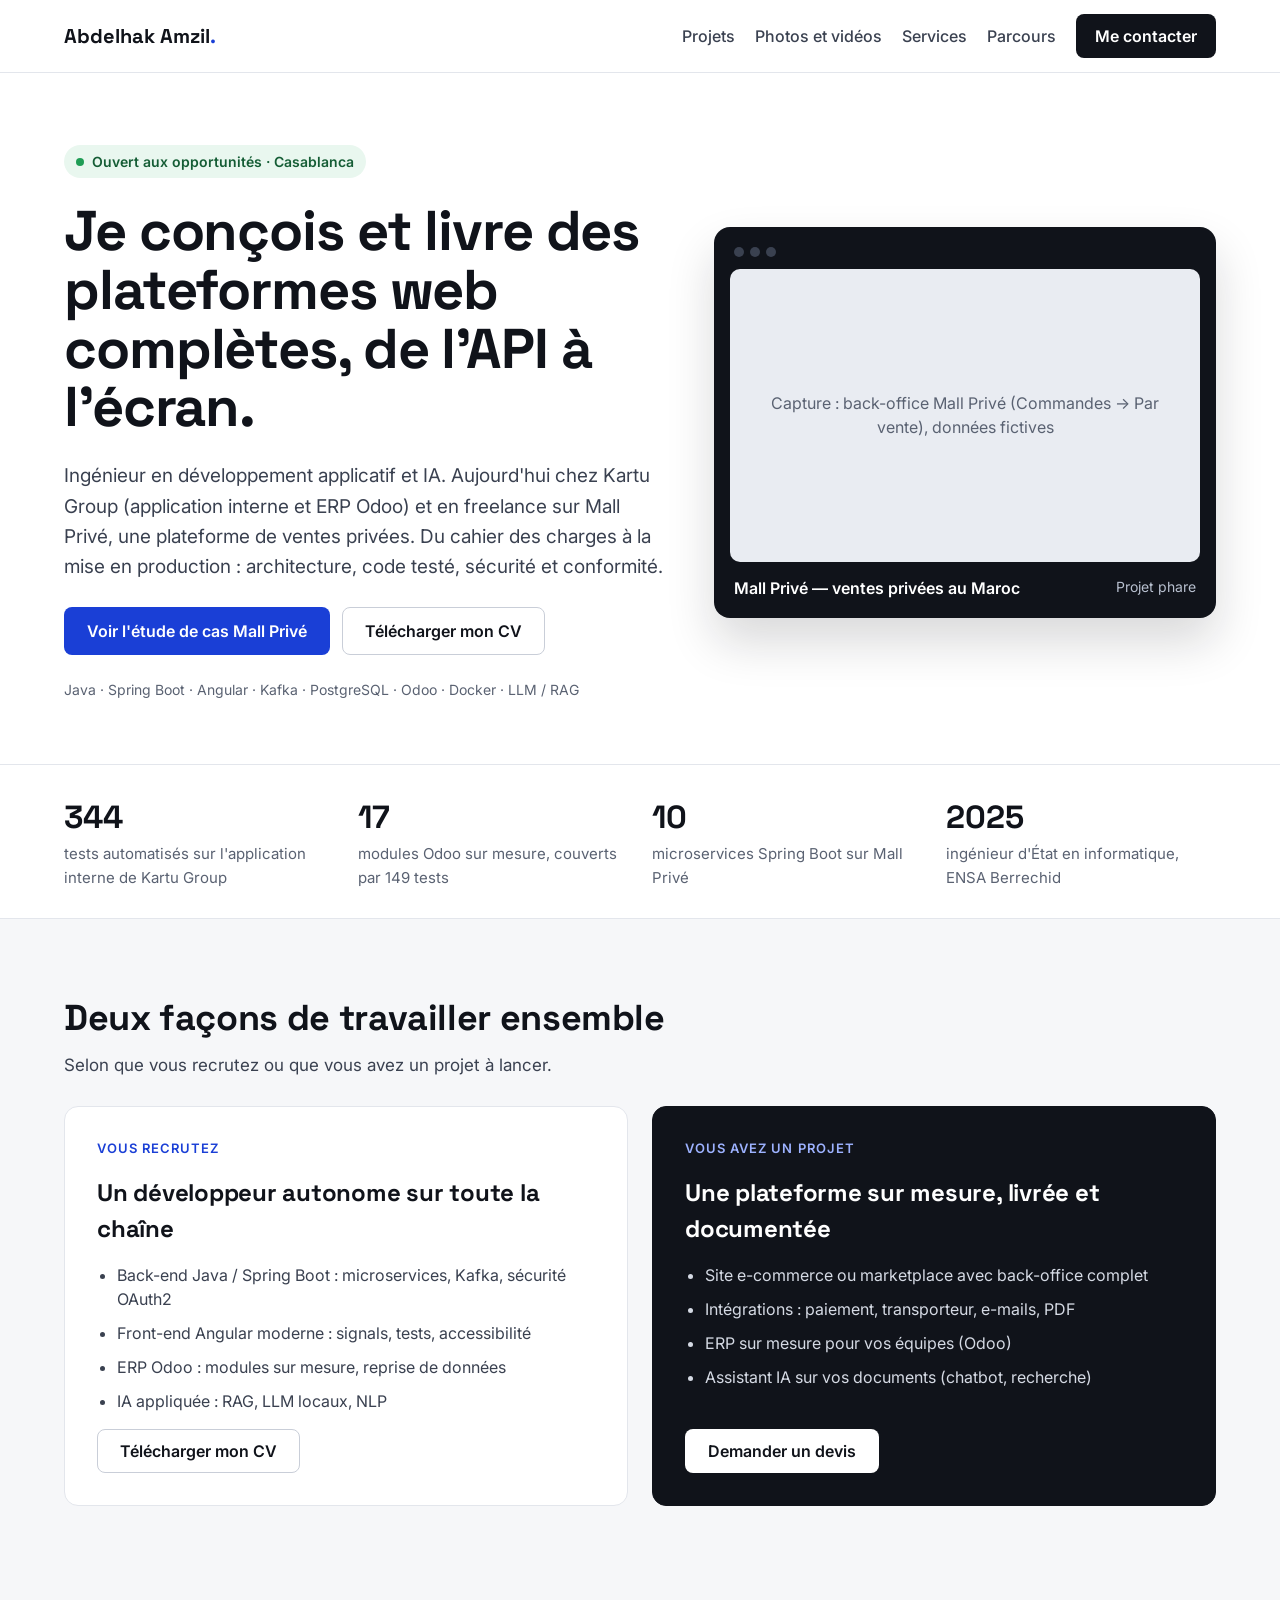
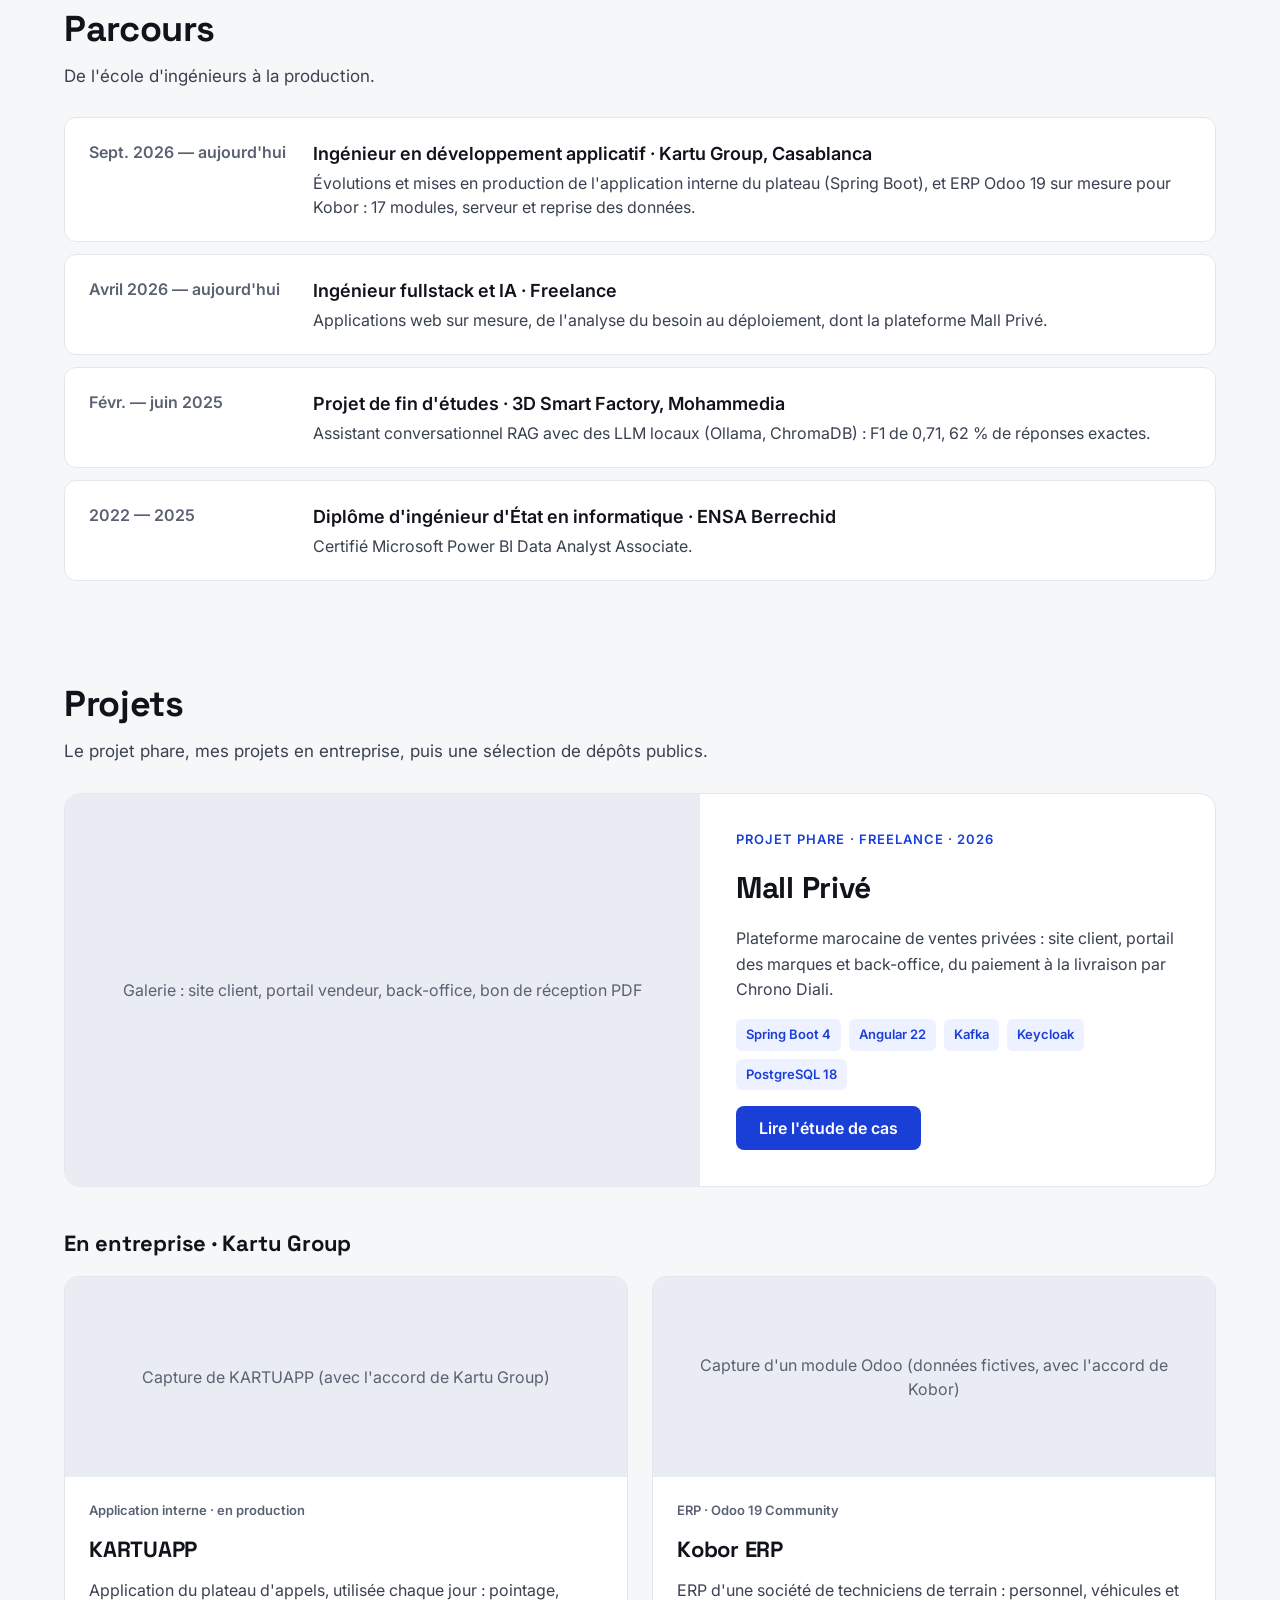
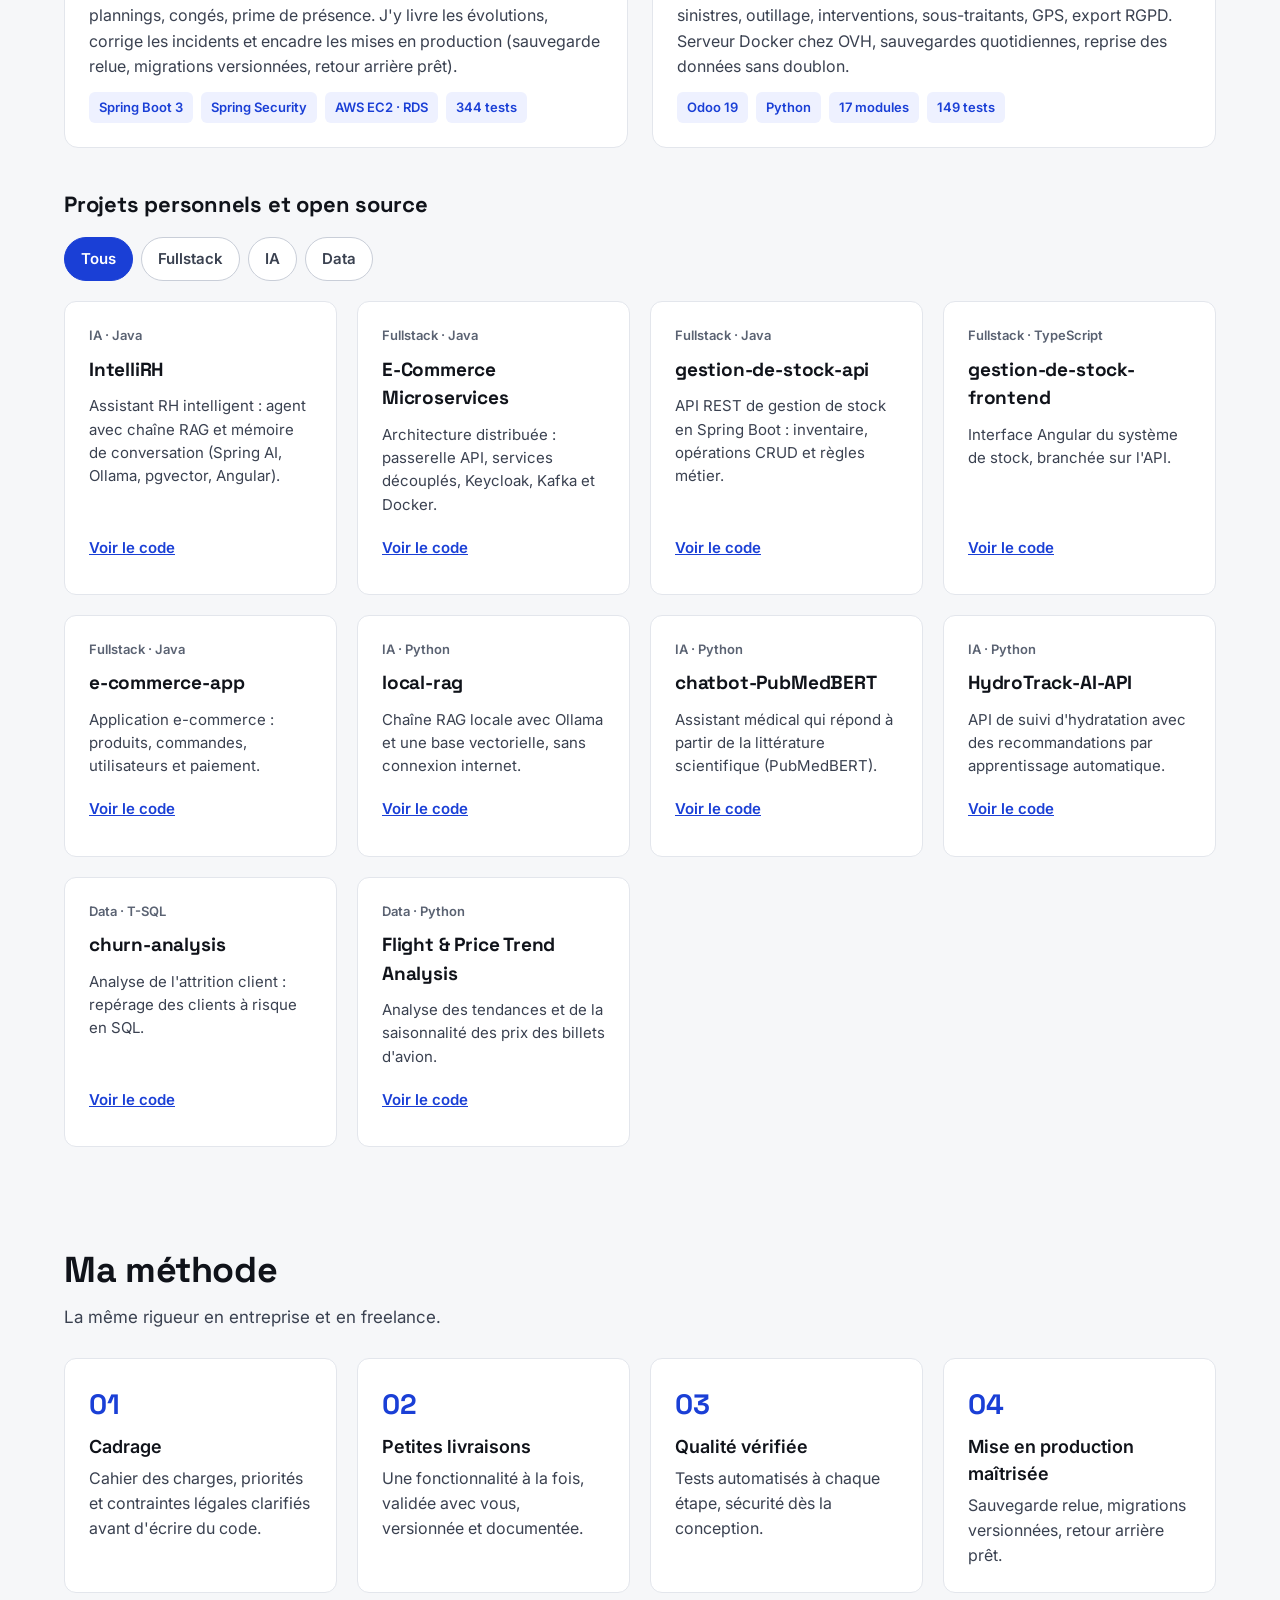
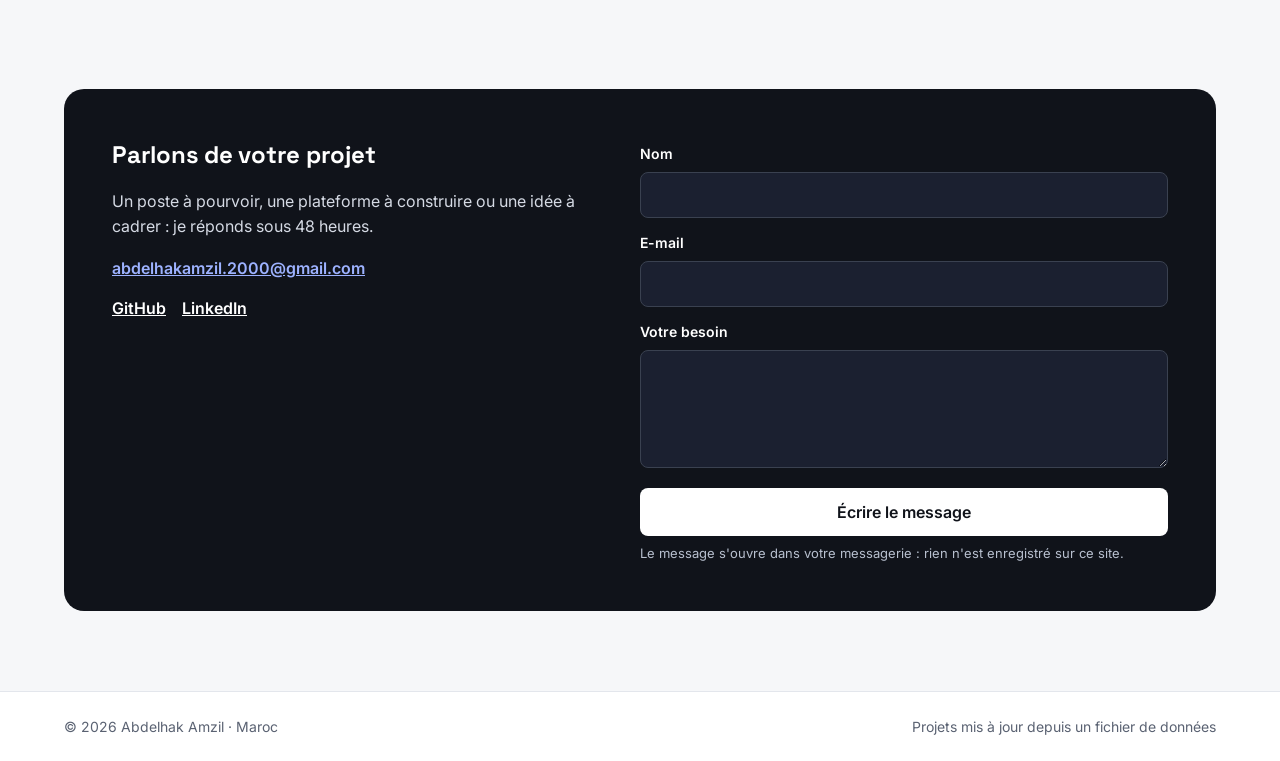
==== commit fe3665d8: "Refonte du portfolio, étape 1 : page d'accueil - accueil pour les recruteurs et les clients : présen" ====
--- a/index.html
+++ b/index.html
@@ -1,794 +1,179 @@
-<!DOCTYPE html>
-<html lang="en">
-<head>
-<meta charset="UTF-8">
-<meta name="viewport" content="width=device-width, initial-scale=1.0">
-<title>Abdelhak AMZIL — AI & Fullstack Developer</title>
-<link href="https://fonts.googleapis.com/css2?family=Space+Mono:ital,wght@0,400;0,700;1,400&family=Syne:wght@400;600;700;800&display=swap" rel="stylesheet">
-<style>
-  :root {
-    --bg: #050810;
-    --surface: #0b1120;
-    --surface2: #111827;
-    --accent: #00e5ff;
-    --accent2: #7c3aed;
-    --accent3: #f59e0b;
-    --text: #e2e8f0;
-    --muted: #64748b;
-    --border: rgba(0,229,255,0.12);
-    --glow: 0 0 40px rgba(0,229,255,0.15);
-  }
-
-  *, *::before, *::after { margin: 0; padding: 0; box-sizing: border-box; }
-  html { scroll-behavior: smooth; }
-
-  body {
-    background: var(--bg);
-    color: var(--text);
-    font-family: 'Syne', sans-serif;
-    overflow-x: hidden;
-  }
-
-  /* ── NOISE OVERLAY ── */
-  body::before {
-    content: '';
-    position: fixed; inset: 0;
-    background-image: url("data:image/svg+xml,%3Csvg viewBox='0 0 200 200' xmlns='http://www.w3.org/2000/svg'%3E%3Cfilter id='n'%3E%3CfeTurbulence type='fractalNoise' baseFrequency='0.9' numOctaves='4' stitchTiles='stitch'/%3E%3C/filter%3E%3Crect width='100%25' height='100%25' filter='url(%23n)' opacity='0.03'/%3E%3C/svg%3E");
-    pointer-events: none; z-index: 9990; opacity: 0.4;
-  }
-
-  /* ── NAV ── */
-  nav {
-    position: fixed; top: 0; width: 100%; z-index: 200;
-    display: flex; align-items: center; justify-content: space-between;
-    padding: 1rem 4rem;
-    background: rgba(5,8,16,0.85);
-    backdrop-filter: blur(20px);
-    border-bottom: 1px solid var(--border);
-  }
-
-  .nav-logo {
-    font-family: 'Space Mono', monospace;
-    font-size: 1rem; color: var(--accent); letter-spacing: 0.05em;
-    text-decoration: none;
-  }
-  .nav-logo span { color: var(--muted); }
-
-  .nav-links { display: flex; gap: 2rem; list-style: none; }
-  .nav-links a {
-    font-size: 0.78rem; font-weight: 600; letter-spacing: 0.12em;
-    text-transform: uppercase; color: var(--muted);
-    text-decoration: none; transition: color 0.2s;
-  }
-  .nav-links a:hover { color: var(--accent); }
-
-  .nav-right { display: flex; align-items: center; gap: 1rem; }
-
-  /* Hamburger */
-  .hamburger {
-    display: none; flex-direction: column; gap: 5px;
-    cursor: pointer; padding: 4px; background: none; border: none;
-  }
-  .hamburger span {
-    display: block; width: 24px; height: 2px;
-    background: var(--text); border-radius: 2px;
-    transition: all 0.3s ease;
-  }
-  .hamburger.open span:nth-child(1) { transform: translateY(7px) rotate(45deg); }
-  .hamburger.open span:nth-child(2) { opacity: 0; }
-  .hamburger.open span:nth-child(3) { transform: translateY(-7px) rotate(-45deg); }
-
-  /* Mobile menu */
-  .mobile-menu {
-    display: none; position: fixed;
-    top: 64px; left: 0; right: 0;
-    background: rgba(5,8,16,0.98);
-    backdrop-filter: blur(20px);
-    border-bottom: 1px solid var(--border);
-    padding: 1.5rem 2rem; z-index: 199;
-    flex-direction: column; gap: 0;
-  }
-  .mobile-menu.open { display: flex; }
-  .mobile-menu a {
-    font-size: 1rem; font-weight: 600; letter-spacing: 0.1em;
-    text-transform: uppercase; color: var(--muted);
-    text-decoration: none; padding: 1rem 0;
-    border-bottom: 1px solid var(--border);
-    transition: color 0.2s;
-  }
-  .mobile-menu a:last-child { border-bottom: none; }
-  .mobile-menu a:hover { color: var(--accent); }
-
-  /* ── BUTTONS ── */
-  .btn-primary {
-    display: inline-flex; align-items: center; gap: 0.5rem;
-    padding: 0.75rem 1.8rem;
-    background: var(--accent); color: #050810;
-    font-family: 'Syne', sans-serif; font-weight: 700;
-    font-size: 0.85rem; letter-spacing: 0.06em; text-transform: uppercase;
-    text-decoration: none; border-radius: 4px;
-    transition: transform 0.2s, box-shadow 0.2s;
-    white-space: nowrap;
-  }
-  .btn-primary:hover { transform: translateY(-2px); box-shadow: 0 8px 30px rgba(0,229,255,0.35); }
-
-  .btn-ghost {
-    display: inline-flex; align-items: center; gap: 0.5rem;
-    padding: 0.75rem 1.8rem;
-    border: 1px solid var(--border); color: var(--text);
-    font-family: 'Syne', sans-serif; font-weight: 600;
-    font-size: 0.85rem; letter-spacing: 0.06em; text-transform: uppercase;
-    text-decoration: none; border-radius: 4px;
-    transition: border-color 0.2s, color 0.2s;
-    white-space: nowrap;
-  }
-  .btn-ghost:hover { border-color: var(--accent); color: var(--accent); }
-
-  /* ── HERO ── */
-  #hero {
-    min-height: 100vh;
-    display: grid; grid-template-columns: 1fr 1fr;
-    align-items: center; gap: 4rem;
-    padding: 9rem 4rem 5rem;
-    position: relative; overflow: hidden;
-  }
-
-  .hero-grid-bg {
-    position: absolute; inset: 0;
-    background-image:
-      linear-gradient(rgba(0,229,255,0.04) 1px, transparent 1px),
-      linear-gradient(90deg, rgba(0,229,255,0.04) 1px, transparent 1px);
-    background-size: 60px 60px;
-    mask-image: radial-gradient(ellipse 80% 80% at 50% 50%, black 0%, transparent 100%);
-  }
-
-  .hero-orb { position: absolute; border-radius: 50%; filter: blur(80px); pointer-events: none; }
-  .orb1 { width: 500px; height: 500px; background: rgba(0,229,255,0.08); top: -100px; right: -100px; }
-  .orb2 { width: 400px; height: 400px; background: rgba(124,58,237,0.1); bottom: -80px; left: 20%; }
-
-  .hero-left { position: relative; z-index: 1; }
-
-  .hero-tag {
-    display: inline-flex; align-items: center; gap: 0.5rem;
-    padding: 0.35rem 0.9rem;
-    border: 1px solid var(--border); border-radius: 100px;
-    font-family: 'Space Mono', monospace; font-size: 0.72rem;
-    color: var(--accent); margin-bottom: 1.5rem;
-    background: rgba(0,229,255,0.05);
-    animation: fadeUp 0.8s ease both;
-  }
-  .hero-tag::before {
-    content: ''; width: 6px; height: 6px;
-    background: var(--accent); border-radius: 50%;
-    animation: blink 1.5s infinite;
-  }
-  @keyframes blink { 0%,100%{opacity:1} 50%{opacity:0} }
-
-  .hero-name {
-    font-size: clamp(2.4rem, 4.5vw, 4.5rem);
-    font-weight: 800; line-height: 1.05; margin-bottom: 0.3rem;
-    animation: fadeUp 0.8s 0.1s ease both;
-  }
-  .hero-name .first { color: var(--text); }
-  .hero-name .last { color: transparent; -webkit-text-stroke: 1.5px var(--accent); }
-
-  .hero-roles {
-    display: flex; gap: 0.5rem; flex-wrap: wrap;
-    margin: 1.2rem 0; animation: fadeUp 0.8s 0.2s ease both;
-  }
-  .role-badge {
-    padding: 0.3rem 0.75rem; border-radius: 4px;
-    font-size: 0.72rem; font-weight: 600; letter-spacing: 0.04em;
-  }
-  .role-badge.ai { background: rgba(0,229,255,0.1); color: var(--accent); border: 1px solid rgba(0,229,255,0.2); }
-  .role-badge.fs { background: rgba(124,58,237,0.1); color: #a78bfa; border: 1px solid rgba(124,58,237,0.2); }
-  .role-badge.da { background: rgba(245,158,11,0.1); color: var(--accent3); border: 1px solid rgba(245,158,11,0.2); }
-
-  .hero-desc {
-    font-size: 0.95rem; color: var(--muted); line-height: 1.75;
-    max-width: 480px; margin-bottom: 2rem;
-    animation: fadeUp 0.8s 0.3s ease both;
-  }
-
-  .hero-actions {
-    display: flex; gap: 1rem; flex-wrap: wrap;
-    animation: fadeUp 0.8s 0.4s ease both;
-  }
-
-  /* Photo */
-  .hero-right {
-    position: relative; z-index: 1;
-    display: flex; justify-content: center; align-items: center;
-    animation: fadeUp 0.8s 0.5s ease both;
-  }
-
-  .photo-wrapper { position: relative; width: 320px; height: 380px; flex-shrink: 0; }
-  .photo-wrapper::before {
-    content: ''; position: absolute; inset: -2px;
-    background: linear-gradient(135deg, var(--accent), var(--accent2), var(--accent3));
-    border-radius: 20px; z-index: 0;
-    animation: rotateBorder 6s linear infinite;
-  }
-  @keyframes rotateBorder { 0%{filter:hue-rotate(0deg)} 100%{filter:hue-rotate(360deg)} }
-  .photo-wrapper::after {
-    content: ''; position: absolute; inset: 2px;
-    background: var(--bg); border-radius: 18px; z-index: 1;
-  }
-  .photo-frame {
-    position: absolute; inset: 4px; z-index: 2;
-    border-radius: 16px; overflow: hidden;
-    box-shadow: 0 20px 60px rgba(0,0,0,0.5), var(--glow);
-  }
-  .photo-frame img {
-    width: 100%; height: 100%;
-    object-fit: cover; object-position: top center;
-    display: block; filter: brightness(0.95) contrast(1.05);
-    transition: transform 0.5s ease;
-  }
-  .photo-frame:hover img { transform: scale(1.03); }
-
-  .photo-badge {
-    position: absolute; bottom: -14px; left: -14px; z-index: 10;
-    background: var(--surface); border: 1px solid var(--border);
-    border-radius: 10px; padding: 0.6rem 0.9rem;
-    box-shadow: var(--glow);
-    display: flex; align-items: center; gap: 0.5rem;
-    animation: float 3s ease-in-out infinite;
-  }
-  @keyframes float { 0%,100%{transform:translateY(0)} 50%{transform:translateY(-6px)} }
-  .photo-badge-icon { font-size: 1.2rem; }
-  .photo-badge-text { font-family: 'Space Mono', monospace; font-size: 0.62rem; line-height: 1.4; }
-  .photo-badge-text strong { display: block; color: var(--accent); }
-  .photo-badge-text span { color: var(--muted); }
-
-  .photo-badge2 {
-    position: absolute; top: -14px; right: -14px; z-index: 10;
-    background: var(--surface); border: 1px solid rgba(124,58,237,0.3);
-    border-radius: 10px; padding: 0.5rem 0.8rem;
-    box-shadow: 0 0 30px rgba(124,58,237,0.15);
-    font-family: 'Space Mono', monospace; font-size: 0.62rem;
-    color: #a78bfa;
-    animation: float 3s 1.5s ease-in-out infinite;
-  }
-
-  @keyframes fadeUp { from{opacity:0;transform:translateY(24px)} to{opacity:1;transform:translateY(0)} }
-
-  /* ── SECTIONS ── */
-  section { padding: 5rem 4rem; }
-
-  .section-label {
-    font-family: 'Space Mono', monospace; font-size: 0.7rem;
-    letter-spacing: 0.18em; text-transform: uppercase;
-    color: var(--accent); margin-bottom: 0.5rem;
-  }
-  .section-title {
-    font-size: clamp(1.6rem, 3vw, 2.6rem); font-weight: 800;
-    line-height: 1.1; margin-bottom: 1rem;
-  }
-
-  /* ── STACK ── */
-  #stack { background: var(--surface); }
-  .stack-header { text-align: center; margin-bottom: 3rem; }
-
-  .stack-groups {
-    display: grid;
-    grid-template-columns: repeat(3, 1fr);
-    gap: 1.2rem; max-width: 1100px; margin: 0 auto;
-  }
-
-  .stack-group {
-    background: var(--surface2); border: 1px solid var(--border);
-    border-radius: 10px; padding: 1.3rem;
-    transition: border-color 0.3s, transform 0.3s;
-  }
-  .stack-group:hover { border-color: rgba(0,229,255,0.3); transform: translateY(-3px); }
-
-  .stack-group-title {
-    font-size: 0.7rem; font-weight: 700; letter-spacing: 0.1em;
-    text-transform: uppercase; color: var(--muted);
-    margin-bottom: 0.8rem;
-    display: flex; align-items: center; gap: 0.4rem;
-  }
-  .stack-group-title::before {
-    content: ''; width: 14px; height: 2px;
-    background: var(--accent); border-radius: 2px;
-  }
-
-  .tech-pills { display: flex; flex-wrap: wrap; gap: 0.4rem; }
-  .tech-pill {
-    padding: 0.25rem 0.65rem; border-radius: 100px;
-    font-size: 0.72rem; font-weight: 600;
-    background: rgba(255,255,255,0.04);
-    border: 1px solid rgba(255,255,255,0.08);
-    color: var(--text); transition: all 0.2s;
-  }
-  .tech-pill:hover { background: rgba(0,229,255,0.08); border-color: rgba(0,229,255,0.25); color: var(--accent); }
-
-  /* ── PROJECTS ── */
-  #projects { background: var(--bg); }
-  .projects-header { margin-bottom: 2.5rem; }
-
-  .projects-grid {
-    display: grid;
-    grid-template-columns: repeat(3, 1fr);
-    gap: 1.2rem; max-width: 1100px; margin: 0 auto;
-  }
-
-  .project-card {
-    background: var(--surface); border: 1px solid var(--border);
-    border-radius: 12px; padding: 1.5rem;
-    text-decoration: none; display: flex; flex-direction: column;
-    position: relative; overflow: hidden; color: inherit;
-    transition: transform 0.3s, border-color 0.3s, box-shadow 0.3s;
-  }
-  .project-card::before {
-    content: ''; position: absolute; top: 0; left: 0; right: 0; height: 2px;
-    background: linear-gradient(90deg, var(--accent), var(--accent2));
-    opacity: 0; transition: opacity 0.3s;
-  }
-  .project-card:hover { transform: translateY(-5px); border-color: rgba(0,229,255,0.25); box-shadow: var(--glow); }
-  .project-card:hover::before { opacity: 1; }
-
-  .project-top { display: flex; justify-content: space-between; align-items: flex-start; margin-bottom: 0.9rem; }
-
-  .project-icon {
-    width: 40px; height: 40px;
-    background: rgba(0,229,255,0.08); border: 1px solid rgba(0,229,255,0.15);
-    border-radius: 8px; display: flex; align-items: center;
-    justify-content: center; font-size: 1.1rem;
-  }
-
-  .project-lang {
-    font-family: 'Space Mono', monospace; font-size: 0.65rem;
-    padding: 0.2rem 0.55rem; border-radius: 4px;
-    background: rgba(124,58,237,0.1); color: #a78bfa;
-    border: 1px solid rgba(124,58,237,0.2);
-  }
-  .project-lang.java { background: rgba(245,158,11,0.08); color: var(--accent3); border-color: rgba(245,158,11,0.2); }
-  .project-lang.ts   { background: rgba(59,130,246,0.08); color: #60a5fa; border-color: rgba(59,130,246,0.2); }
-  .project-lang.python { background: rgba(0,229,255,0.08); color: var(--accent); border-color: rgba(0,229,255,0.2); }
-  .project-lang.sql  { background: rgba(239,68,68,0.08); color: #f87171; border-color: rgba(239,68,68,0.2); }
-
-  .project-name { font-size: 0.95rem; font-weight: 700; margin-bottom: 0.4rem; color: var(--text); }
-  .project-desc { font-size: 0.82rem; color: var(--muted); line-height: 1.6; flex: 1; margin-bottom: 1rem; }
-
-  .project-footer {
-    display: flex; align-items: center; justify-content: space-between;
-    padding-top: 0.9rem; border-top: 1px solid var(--border);
-  }
-  .project-stars { font-family: 'Space Mono', monospace; font-size: 0.68rem; color: var(--muted); }
-  .project-link { font-size: 0.72rem; font-weight: 700; color: var(--accent); letter-spacing: 0.06em; text-transform: uppercase; }
-
-  /* ── ABOUT ── */
-  #about {
-    background: var(--surface);
-    display: grid; grid-template-columns: 1fr 1fr;
-    gap: 5rem; align-items: center;
-  }
-
-  .about-info-grid {
-    display: grid; grid-template-columns: 1fr 1fr;
-    gap: 0.8rem; margin-top: 1.8rem;
-  }
-
-  .about-info-item {
-    padding: 1rem; background: var(--surface2);
-    border: 1px solid var(--border); border-radius: 8px;
-  }
-  .about-info-item .label {
-    font-family: 'Space Mono', monospace; font-size: 0.62rem;
-    letter-spacing: 0.1em; text-transform: uppercase;
-    color: var(--muted); margin-bottom: 0.35rem;
-  }
-  .about-info-item .value { font-size: 0.85rem; font-weight: 600; color: var(--text); }
-  .about-info-item .value a { color: var(--accent); text-decoration: none; font-size: 0.75rem; }
-
-  .ai-stack-table { width: 100%; border-collapse: collapse; margin-top: 1.3rem; }
-  .ai-stack-table th {
-    text-align: left; padding: 0.55rem 0.9rem;
-    background: var(--surface2); border: 1px solid var(--border);
-    font-size: 0.68rem; font-family: 'Space Mono', monospace;
-    letter-spacing: 0.08em; text-transform: uppercase; color: var(--muted);
-  }
-  .ai-stack-table td {
-    padding: 0.6rem 0.9rem; border: 1px solid var(--border);
-    color: var(--text); vertical-align: top; line-height: 1.5; font-size: 0.78rem;
-  }
-  .ai-stack-table tr:hover td { background: rgba(0,229,255,0.03); }
-  .ai-stack-table td:first-child {
-    color: var(--accent); font-weight: 600; white-space: nowrap;
-    font-family: 'Space Mono', monospace; font-size: 0.72rem;
-  }
-
-  /* ── CONTACT ── */
-  #contact {
-    background: var(--bg); text-align: center;
-    padding: 6rem 4rem; position: relative; overflow: hidden;
-  }
-  #contact .orb { position: absolute; border-radius: 50%; filter: blur(100px); pointer-events: none; }
-  .contact-orb1 { width: 500px; height: 300px; background: rgba(0,229,255,0.06); top: 0; left: 50%; transform: translateX(-50%); }
-  .contact-orb2 { width: 400px; height: 200px; background: rgba(124,58,237,0.07); bottom: 0; left: 50%; transform: translateX(-50%); }
-  .contact-content { position: relative; z-index: 1; }
-
-  .contact-email {
-    display: inline-block;
-    font-family: 'Space Mono', monospace;
-    font-size: clamp(0.8rem, 2vw, 1.2rem);
-    color: var(--accent); text-decoration: none;
-    margin: 1.5rem 0 2.5rem;
-    padding: 0.75rem 1.5rem;
-    border: 1px solid rgba(0,229,255,0.25); border-radius: 6px;
-    transition: background 0.2s, box-shadow 0.2s;
-    word-break: break-all;
-  }
-  .contact-email:hover { background: rgba(0,229,255,0.07); box-shadow: var(--glow); }
-
-  .social-links { display: flex; justify-content: center; gap: 1rem; flex-wrap: wrap; }
-  .social-link {
-    display: inline-flex; align-items: center; gap: 0.5rem;
-    padding: 0.6rem 1.2rem; border: 1px solid var(--border);
-    border-radius: 6px; color: var(--muted);
-    text-decoration: none; font-size: 0.82rem; font-weight: 600;
-    transition: all 0.2s;
-  }
-  .social-link:hover { border-color: var(--accent); color: var(--accent); }
-
-  /* ── FOOTER ── */
-  footer {
-    background: var(--surface); border-top: 1px solid var(--border);
-    padding: 1.2rem 4rem;
-    display: flex; justify-content: space-between; align-items: center;
-    font-family: 'Space Mono', monospace; font-size: 0.68rem; color: var(--muted);
-    flex-wrap: wrap; gap: 0.5rem;
-  }
-
-  /* ── SCROLL REVEAL ── */
-  .reveal { opacity: 0; transform: translateY(28px); transition: opacity 0.7s ease, transform 0.7s ease; }
-  .reveal.visible { opacity: 1; transform: translateY(0); }
-
-  /* ════════════════════════════════
-     RESPONSIVE — TABLET (≤ 1024px)
-  ════════════════════════════════ */
-  @media (max-width: 1024px) {
-    nav { padding: 1rem 2rem; }
-    #hero { padding: 8rem 2rem 4rem; gap: 2.5rem; }
-    section { padding: 4rem 2rem; }
-    footer { padding: 1.2rem 2rem; }
-
-    .stack-groups { grid-template-columns: repeat(2, 1fr); }
-    .projects-grid { grid-template-columns: repeat(2, 1fr); }
-
-    .photo-wrapper { width: 280px; height: 340px; }
-    .photo-badge { bottom: -10px; left: -10px; }
-    .photo-badge2 { top: -10px; right: -10px; }
-
-    #about { gap: 3rem; }
-  }
-
-  /* ════════════════════════════════
-     RESPONSIVE — MOBILE (≤ 768px)
-  ════════════════════════════════ */
-  @media (max-width: 768px) {
-    /* Nav */
-    nav { padding: 1rem 1.5rem; }
-    .nav-links { display: none; }
-    .nav-github { display: none; }
-    .hamburger { display: flex; }
-
-    /* Hero — stack vertically, photo first on mobile */
-    #hero {
-      grid-template-columns: 1fr;
-      grid-template-rows: auto auto;
-      padding: 6.5rem 1.5rem 3rem;
-      gap: 2.5rem;
-      text-align: center;
-    }
-    .hero-left { order: 2; }
-    .hero-right { order: 1; }
-
-    .hero-tag { justify-content: center; font-size: 0.65rem; }
-    .hero-roles { justify-content: center; }
-    .hero-desc { margin-left: auto; margin-right: auto; font-size: 0.9rem; }
-    .hero-actions { justify-content: center; }
-
-    .photo-wrapper { width: 220px; height: 265px; }
-    .photo-badge { display: none; }
-    .photo-badge2 { display: none; }
-
-    /* Sections */
-    section { padding: 3.5rem 1.5rem; }
-    .stack-groups { grid-template-columns: 1fr 1fr; gap: 0.9rem; }
-    .stack-group { padding: 1rem; }
-    .stack-group-title { font-size: 0.65rem; }
-    .tech-pill { font-size: 0.68rem; padding: 0.22rem 0.55rem; }
-
-    .projects-grid { grid-template-columns: 1fr; gap: 1rem; }
-    .project-card { padding: 1.3rem; }
-
-    /* About */
-    #about { grid-template-columns: 1fr; gap: 2.5rem; padding: 3.5rem 1.5rem; }
-    .about-info-grid { grid-template-columns: 1fr 1fr; gap: 0.7rem; }
-    .about-info-item .value a { font-size: 0.68rem; }
-
-    .ai-stack-table { font-size: 0.75rem; }
-    .ai-stack-table td, .ai-stack-table th { padding: 0.5rem 0.6rem; }
-
-    /* Contact */
-    #contact { padding: 4rem 1.5rem; }
-
-    /* Footer */
-    footer { padding: 1rem 1.5rem; flex-direction: column; text-align: center; gap: 0.4rem; }
-
-    /* Buttons */
-    .btn-primary, .btn-ghost { padding: 0.7rem 1.4rem; font-size: 0.8rem; }
-
-    .section-title { font-size: clamp(1.5rem, 6vw, 2rem); }
-  }
-
-  /* ════════════════════════════════
-     RESPONSIVE — SMALL (≤ 420px)
-  ════════════════════════════════ */
-  @media (max-width: 420px) {
-    #hero { padding: 6rem 1.2rem 2.5rem; }
-    section { padding: 3rem 1.2rem; }
-    .stack-groups { grid-template-columns: 1fr; }
-    .about-info-grid { grid-template-columns: 1fr; }
-    .hero-actions { flex-direction: column; align-items: center; }
-    .btn-primary, .btn-ghost { width: 100%; justify-content: center; }
-    .contact-email { font-size: 0.72rem; padding: 0.6rem 1rem; }
-    .photo-wrapper { width: 190px; height: 230px; }
-  }
-</style>
-</head>
-<body>
-
-<!-- NAV -->
-<nav>
-  <a href="#" class="nav-logo">AA<span>.dev</span></a>
-  <ul class="nav-links">
-    <li><a href="#stack">Stack</a></li>
-    <li><a href="#projects">Projects</a></li>
-    <li><a href="#about">About</a></li>
-    <li><a href="#contact">Contact</a></li>
-  </ul>
-  <div class="nav-right">
-    <a href="https://github.com/AbdelhakAmzil" target="_blank" class="btn-ghost nav-github" style="padding:0.45rem 1rem;font-size:0.72rem;">
-      <svg width="14" height="14" viewBox="0 0 24 24" fill="currentColor"><path d="M12 0C5.37 0 0 5.37 0 12c0 5.31 3.435 9.795 8.205 11.385.6.105.825-.255.825-.57 0-.285-.015-1.23-.015-2.235-3.015.555-3.795-.735-4.035-1.41-.135-.345-.72-1.41-1.23-1.695-.42-.225-1.02-.78-.015-.795.945-.015 1.62.87 1.845 1.23 1.08 1.815 2.805 1.305 3.495.99.105-.78.42-1.305.765-1.605-2.67-.3-5.46-1.335-5.46-5.925 0-1.305.465-2.385 1.23-3.225-.12-.3-.54-1.53.12-3.18 0 0 1.005-.315 3.3 1.23.96-.27 1.98-.405 3-.405s2.04.135 3 .405c2.295-1.56 3.3-1.23 3.3-1.23.66 1.65.24 2.88.12 3.18.765.84 1.23 1.905 1.23 3.225 0 4.605-2.805 5.625-5.475 5.925.435.375.81 1.095.81 2.22 0 1.605-.015 2.895-.015 3.3 0 .315.225.69.825.57A12.02 12.02 0 0 0 24 12c0-6.63-5.37-12-12-12z"/></svg>
-      GitHub
-    </a>
-    <button class="hamburger" id="hamburger" aria-label="Menu">
-      <span></span><span></span><span></span>
-    </button>
-  </div>
-</nav>
-
-<!-- MOBILE MENU -->
-<div class="mobile-menu" id="mobileMenu">
-  <a href="#stack" onclick="closeMenu()">Stack</a>
-  <a href="#projects" onclick="closeMenu()">Projects</a>
-  <a href="#about" onclick="closeMenu()">About</a>
-  <a href="#contact" onclick="closeMenu()">Contact</a>
-  <a href="https://github.com/AbdelhakAmzil" target="_blank">GitHub ↗</a>
-</div>
-
-<!-- HERO -->
-<section id="hero">
-  <div class="hero-grid-bg"></div>
-  <div class="hero-orb orb1"></div>
-  <div class="hero-orb orb2"></div>
-
-  <div class="hero-left">
-    <div class="hero-tag">Available for AI & Fullstack Projects</div>
-    <div class="hero-name">
-      <div class="first">Abdelhak</div>
-      <div class="last">AMZIL</div>
-    </div>
-    <div class="hero-roles">
-      <span class="role-badge ai">🤖 AI Developer</span>
-      <span class="role-badge fs">⚡ Fullstack Dev</span>
-      <span class="role-badge da">📊 Data Analyst</span>
-    </div>
-    <p class="hero-desc">I build AI applications that actually think — LLMs, RAG pipelines, fullstack systems, and data-driven solutions from Morocco 🇲🇦. Currently leveling up in DevOps ☁️</p>
-    <div class="hero-actions">
-      <a href="#projects" class="btn-primary">View Projects →</a>
-      <a href="#contact" class="btn-ghost">Get in Touch</a>
-    </div>
-  </div>
-
-  <div class="hero-right">
-    <div class="photo-wrapper">
-      <div class="photo-frame">
-        <img src="[data-uri]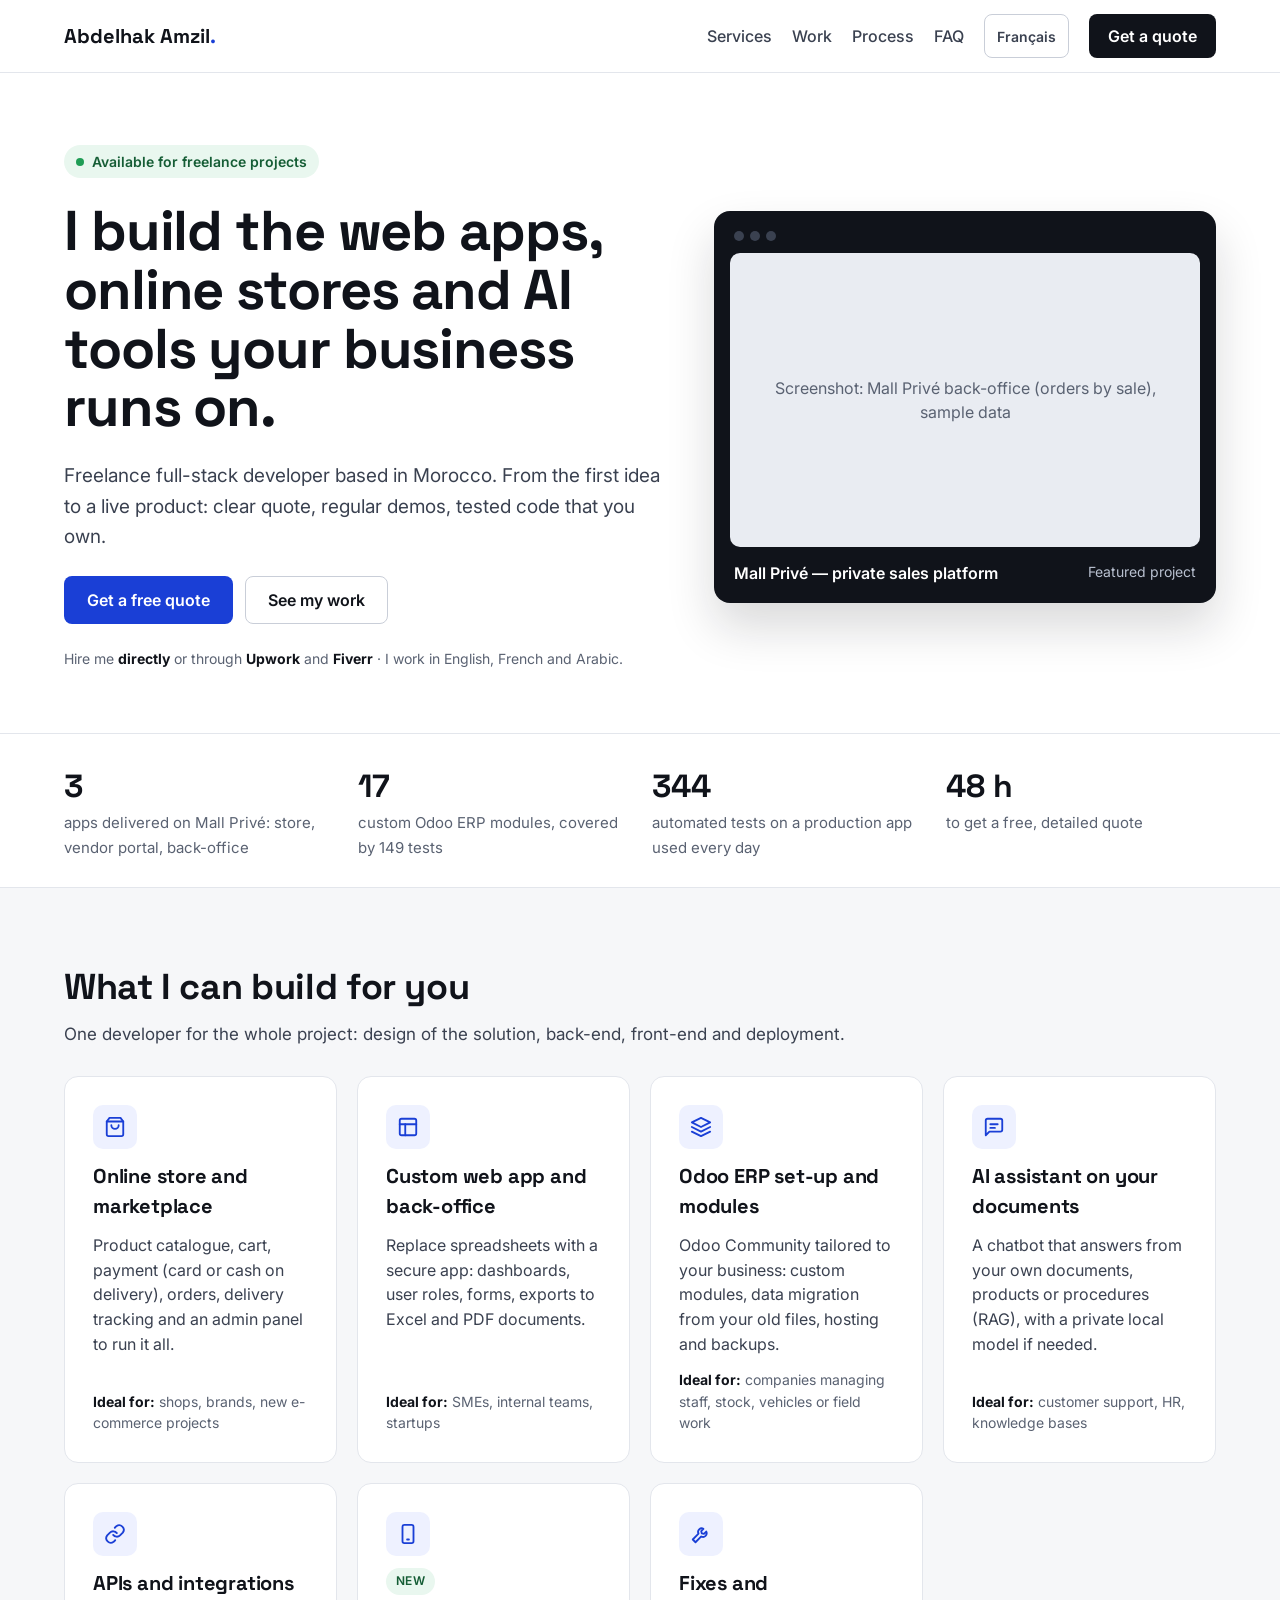
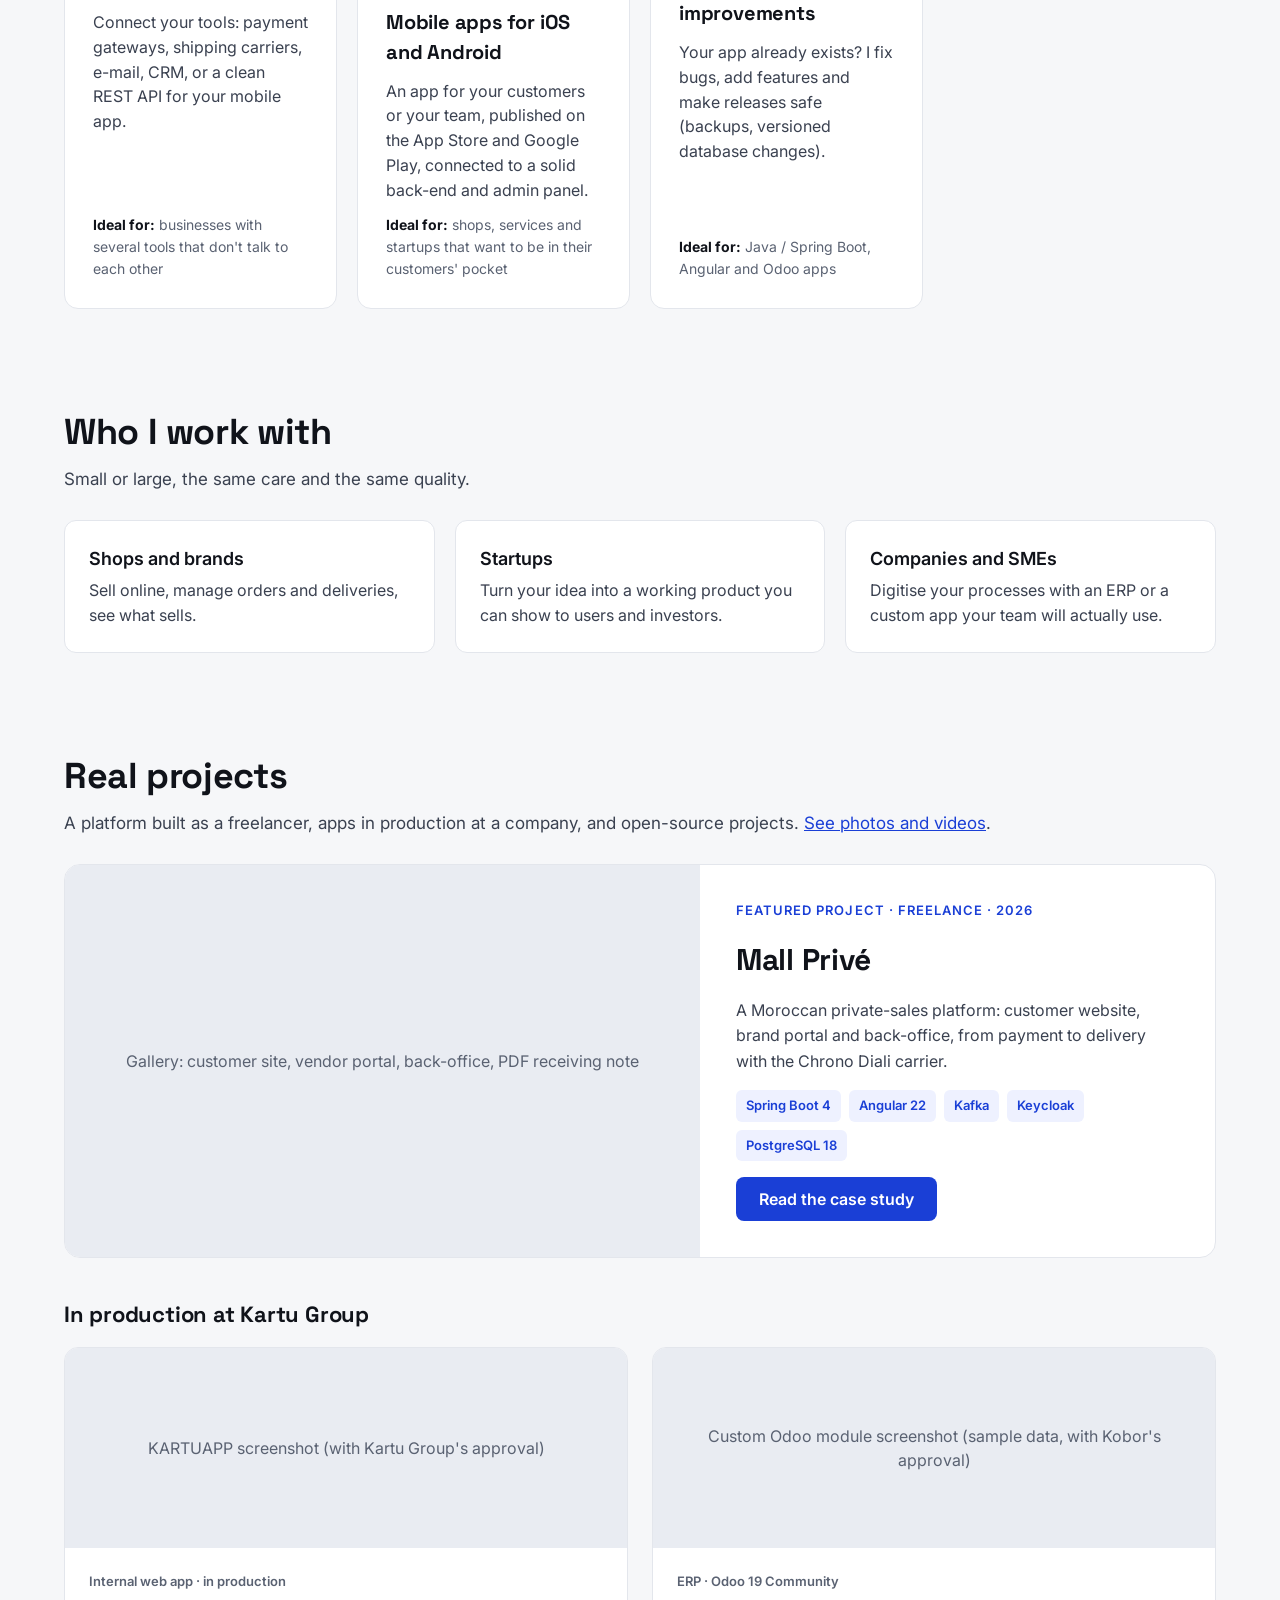
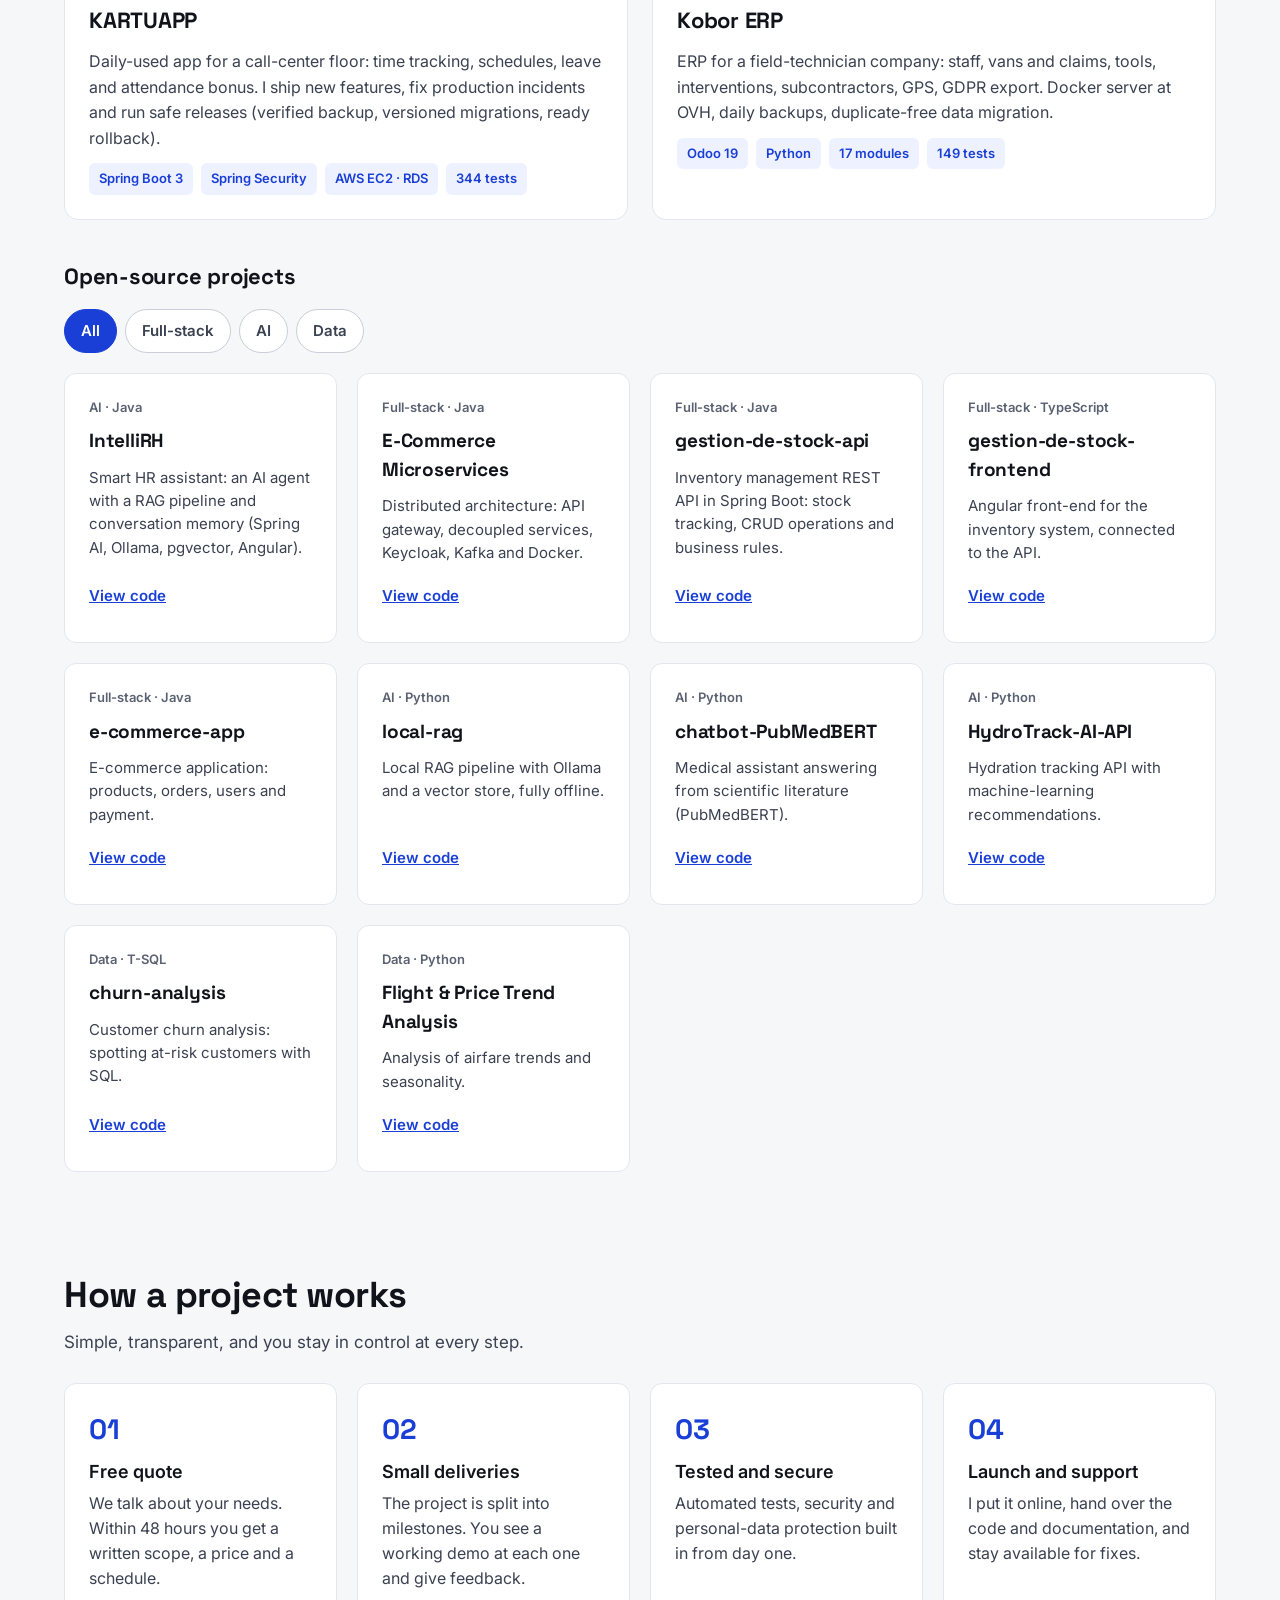
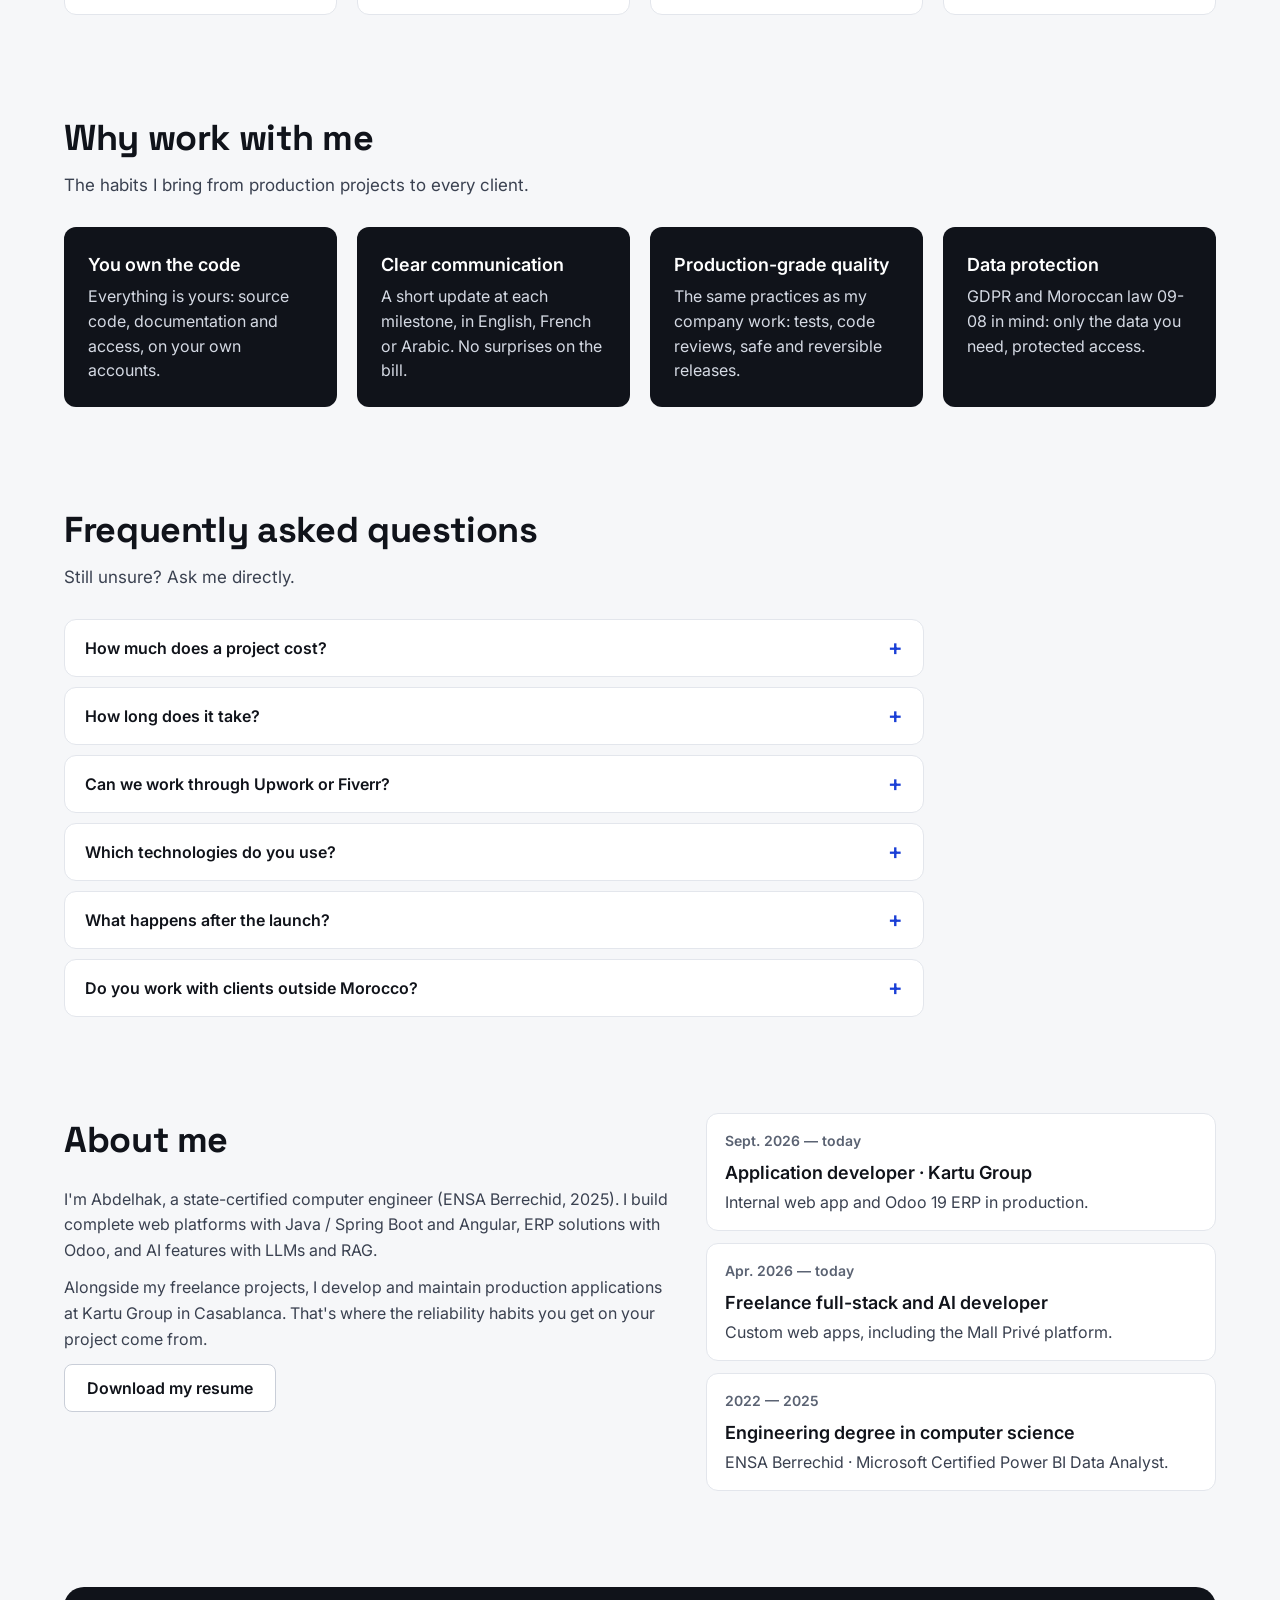
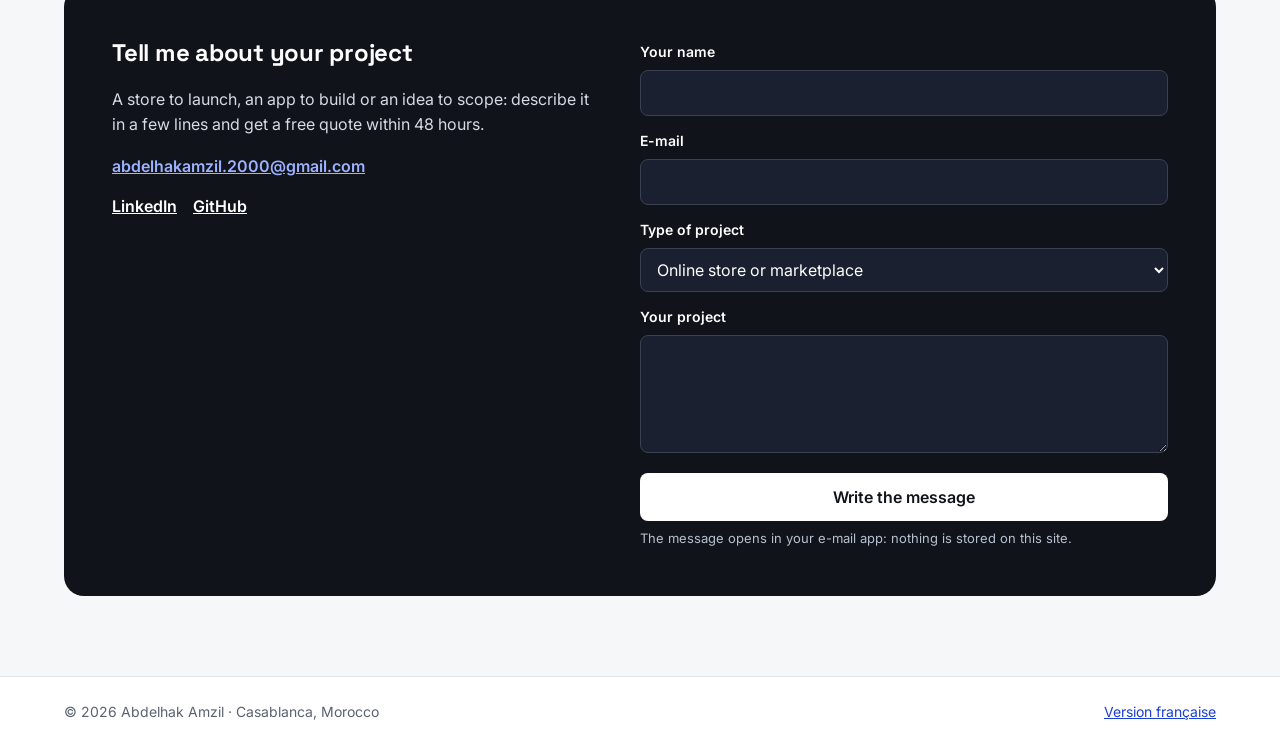
==== commit cd1fdd78: "Portfolio freelance, étape A : accueil bilingue pour les clients - accueil tourné vers les clients f" ====
--- a/index.html
+++ b/index.html
@@ -1,14 +1,16 @@
 <!doctype html>
-<html lang="fr">
+<html lang="en" data-racine="">
 <head>
 <meta charset="utf-8">
 <meta name="viewport" content="width=device-width, initial-scale=1">
-<title>Abdelhak Amzil — Ingénieur fullstack et IA</title>
-<meta name="description" content="Ingénieur en développement applicatif et IA à Casablanca : plateformes web Java / Spring Boot et Angular, ERP Odoo, intégration de LLM et RAG. Projets, parcours et contact.">
-<meta property="og:title" content="Abdelhak Amzil — Ingénieur fullstack et IA">
-<meta property="og:description" content="Je conçois et livre des plateformes web complètes, de l'API à l'écran.">
+<title>Abdelhak Amzil — Freelance full-stack developer (web apps, e-commerce, Odoo, AI)</title>
+<meta name="description" content="Freelance full-stack developer based in Morocco. Online stores, custom web apps and back-offices, Odoo ERP, AI assistants and integrations for shops, startups and companies. Free quote within 48 hours.">
+<meta property="og:title" content="Abdelhak Amzil — Freelance full-stack developer">
+<meta property="og:description" content="I build online stores, business web apps and AI assistants that help your company grow.">
 <meta property="og:type" content="website">
 <meta property="og:url" content="https://abdelhakamzil.github.io/">
+<link rel="alternate" hreflang="en" href="https://abdelhakamzil.github.io/">
+<link rel="alternate" hreflang="fr" href="https://abdelhakamzil.github.io/fr/">
 <link rel="icon" href="data:image/svg+xml,%3Csvg xmlns='http://www.w3.org/2000/svg' viewBox='0 0 64 64'%3E%3Crect width='64' height='64' rx='14' fill='%2310131A'/%3E%3Ctext x='32' y='42' font-family='Arial' font-weight='700' font-size='28' text-anchor='middle' fill='%23ffffff'%3EAA%3C/text%3E%3C/svg%3E">
 <link rel="preconnect" href="https://fonts.googleapis.com">
 <link rel="preconnect" href="https://fonts.gstatic.com" crossorigin>
@@ -16,17 +18,18 @@
 <link rel="stylesheet" href="assets/css/site.css">
 </head>
 <body>
-<a class="saut" href="#contenu">Aller au contenu</a>
+<a class="saut" href="#contenu">Skip to content</a>
 
 <header class="entete">
   <div class="conteneur">
     <a class="logo" href="./">Abdelhak Amzil<span>.</span></a>
-    <nav class="nav" aria-label="Navigation principale">
-      <a href="#projets">Projets</a>
-      <a href="galerie.html">Photos et vidéos</a>
+    <nav class="nav" aria-label="Main navigation">
       <a href="#services">Services</a>
-      <a href="#parcours">Parcours</a>
-      <a class="bouton bouton--sombre" href="#contact">Me contacter</a>
+      <a href="#work">Work</a>
+      <a href="#process">Process</a>
+      <a href="#faq">FAQ</a>
+      <a class="langue" href="fr/" hreflang="fr" lang="fr">Français</a>
+      <a class="bouton bouton--sombre" href="#contact">Get a quote</a>
     </nav>
   </div>
 </header>
@@ -35,107 +38,171 @@
   <section class="heros">
     <div class="conteneur">
       <div class="heros__texte">
-        <p class="badge">Ouvert aux opportunités · Casablanca</p>
-        <h1>Je conçois et livre des plateformes web complètes, de l'API à l'écran.</h1>
-        <p class="chapeau">Ingénieur en développement applicatif et IA. Aujourd'hui chez Kartu Group (application interne et ERP Odoo) et en freelance sur Mall Privé, une plateforme de ventes privées. Du cahier des charges à la mise en production : architecture, code testé, sécurité et conformité.</p>
+        <p class="badge">Available for freelance projects</p>
+        <h1>I build the web apps, online stores and AI tools your business runs on.</h1>
+        <p class="chapeau">Freelance full-stack developer based in Morocco. From the first idea to a live product: clear quote, regular demos, tested code that you own.</p>
         <div class="actions">
-          <a class="bouton bouton--principal" href="mall-prive.html">Voir l'étude de cas Mall Privé</a>
-          <a class="bouton bouton--contour" href="assets/cv/Abdelhak_AMZIL_CV.pdf" download>Télécharger mon CV</a>
+          <a class="bouton bouton--principal" href="#contact">Get a free quote</a>
+          <a class="bouton bouton--contour" href="#work">See my work</a>
         </div>
-        <p class="stack-ligne">Java · Spring Boot · Angular · Kafka · PostgreSQL · Odoo · Docker · LLM / RAG</p>
+        <p class="plateformes">Hire me <strong>directly</strong> or through <strong>Upwork</strong> and <strong>Fiverr</strong> · I work in English, French and Arabic.</p>
       </div>
       <div class="heros__visuel">
         <div class="fenetre">
           <div class="fenetre__points" aria-hidden="true"><span></span><span></span><span></span></div>
-          <div class="visuel">Capture : back-office Mall Privé (Commandes → Par vente), données fictives</div>
-          <p class="fenetre__legende">Mall Privé — ventes privées au Maroc <small>Projet phare</small></p>
+          <div class="visuel">Screenshot: Mall Privé back-office (orders by sale), sample data</div>
+          <p class="fenetre__legende">Mall Privé — private sales platform <small>Featured project</small></p>
         </div>
       </div>
     </div>
   </section>
 
-  <section class="chiffres" aria-label="Chiffres clés">
-    <div class="conteneur">
-      <p class="chiffre"><strong>344</strong><span>tests automatisés sur l'application interne de Kartu Group</span></p>
-      <p class="chiffre"><strong>17</strong><span>modules Odoo sur mesure, couverts par 149 tests</span></p>
-      <p class="chiffre"><strong>10</strong><span>microservices Spring Boot sur Mall Privé</span></p>
-      <p class="chiffre"><strong>2025</strong><span>ingénieur d'État en informatique, ENSA Berrechid</span></p>
+  <section class="chiffres" aria-label="Key figures">
+    <div class="conteneur">
+      <p class="chiffre"><strong>3</strong><span>apps delivered on Mall Privé: store, vendor portal, back-office</span></p>
+      <p class="chiffre"><strong>17</strong><span>custom Odoo ERP modules, covered by 149 tests</span></p>
+      <p class="chiffre"><strong>344</strong><span>automated tests on a production app used every day</span></p>
+      <p class="chiffre"><strong>48 h</strong><span>to get a free, detailed quote</span></p>
     </div>
   </section>
 
   <section id="services" class="section">
     <div class="conteneur">
-      <h2>Deux façons de travailler ensemble</h2>
-      <p class="section__intro">Selon que vous recrutez ou que vous avez un projet à lancer.</p>
-      <div class="grille-2">
-        <article class="carte">
-          <p class="surtitre">Vous recrutez</p>
-          <h3>Un développeur autonome sur toute la chaîne</h3>
-          <ul>
-            <li>Back-end Java / Spring Boot : microservices, Kafka, sécurité OAuth2</li>
-            <li>Front-end Angular moderne : signals, tests, accessibilité</li>
-            <li>ERP Odoo : modules sur mesure, reprise de données</li>
-            <li>IA appliquée : RAG, LLM locaux, NLP</li>
-          </ul>
-          <a class="bouton bouton--contour" href="assets/cv/Abdelhak_AMZIL_CV.pdf" download>Télécharger mon CV</a>
-        </article>
-        <article class="carte carte--sombre">
-          <p class="surtitre">Vous avez un projet</p>
-          <h3>Une plateforme sur mesure, livrée et documentée</h3>
-          <ul>
-            <li>Site e-commerce ou marketplace avec back-office complet</li>
-            <li>Intégrations : paiement, transporteur, e-mails, PDF</li>
-            <li>ERP sur mesure pour vos équipes (Odoo)</li>
-            <li>Assistant IA sur vos documents (chatbot, recherche)</li>
-          </ul>
-          <a class="bouton bouton--clair" href="#contact">Demander un devis</a>
-        </article>
-      </div>
-    </div>
-  </section>
-
-  <section id="parcours" class="section">
-    <div class="conteneur">
-      <h2>Parcours</h2>
-      <p class="section__intro">De l'école d'ingénieurs à la production.</p>
+      <h2>What I can build for you</h2>
+      <p class="section__intro">One developer for the whole project: design of the solution, back-end, front-end and deployment.</p>
+      <div class="services">
+        <article class="service">
+          <span class="service__icone" aria-hidden="true"><svg width="22" height="22" viewBox="0 0 24 24" fill="none" stroke="currentColor" stroke-width="2" stroke-linecap="round" stroke-linejoin="round"><path d="M6 2 3 6v14a2 2 0 0 0 2 2h14a2 2 0 0 0 2-2V6l-3-4z"></path><path d="M3 6h18"></path><path d="M16 10a4 4 0 0 1-8 0"></path></svg></span>
+          <h3>Online store and marketplace</h3>
+          <p>Product catalogue, cart, payment (card or cash on delivery), orders, delivery tracking and an admin panel to run it all.</p>
+          <p class="ideal"><strong>Ideal for:</strong> shops, brands, new e-commerce projects</p>
+        </article>
+        <article class="service">
+          <span class="service__icone" aria-hidden="true"><svg width="22" height="22" viewBox="0 0 24 24" fill="none" stroke="currentColor" stroke-width="2" stroke-linecap="round" stroke-linejoin="round"><rect x="3" y="3" width="18" height="18" rx="2"></rect><path d="M3 9h18"></path><path d="M9 21V9"></path></svg></span>
+          <h3>Custom web app and back-office</h3>
+          <p>Replace spreadsheets with a secure app: dashboards, user roles, forms, exports to Excel and PDF documents.</p>
+          <p class="ideal"><strong>Ideal for:</strong> SMEs, internal teams, startups</p>
+        </article>
+        <article class="service">
+          <span class="service__icone" aria-hidden="true"><svg width="22" height="22" viewBox="0 0 24 24" fill="none" stroke="currentColor" stroke-width="2" stroke-linecap="round" stroke-linejoin="round"><path d="M12 2 2 7l10 5 10-5-10-5z"></path><path d="m2 17 10 5 10-5"></path><path d="m2 12 10 5 10-5"></path></svg></span>
+          <h3>Odoo ERP set-up and modules</h3>
+          <p>Odoo Community tailored to your business: custom modules, data migration from your old files, hosting and backups.</p>
+          <p class="ideal"><strong>Ideal for:</strong> companies managing staff, stock, vehicles or field work</p>
+        </article>
+        <article class="service">
+          <span class="service__icone" aria-hidden="true"><svg width="22" height="22" viewBox="0 0 24 24" fill="none" stroke="currentColor" stroke-width="2" stroke-linecap="round" stroke-linejoin="round"><path d="M21 15a2 2 0 0 1-2 2H7l-4 4V5a2 2 0 0 1 2-2h14a2 2 0 0 1 2 2z"></path><path d="M8 9h8"></path><path d="M8 13h5"></path></svg></span>
+          <h3>AI assistant on your documents</h3>
+          <p>A chatbot that answers from your own documents, products or procedures (RAG), with a private local model if needed.</p>
+          <p class="ideal"><strong>Ideal for:</strong> customer support, HR, knowledge bases</p>
+        </article>
+        <article class="service">
+          <span class="service__icone" aria-hidden="true"><svg width="22" height="22" viewBox="0 0 24 24" fill="none" stroke="currentColor" stroke-width="2" stroke-linecap="round" stroke-linejoin="round"><path d="M10 13a5 5 0 0 0 7.5.5l3-3a5 5 0 0 0-7-7l-1.7 1.7"></path><path d="M14 11a5 5 0 0 0-7.5-.5l-3 3a5 5 0 0 0 7 7l1.7-1.7"></path></svg></span>
+          <h3>APIs and integrations</h3>
+          <p>Connect your tools: payment gateways, shipping carriers, e-mail, CRM, or a clean REST API for your mobile app.</p>
+          <p class="ideal"><strong>Ideal for:</strong> businesses with several tools that don't talk to each other</p>
+        </article>
+        <article class="service">
+          <span class="service__icone" aria-hidden="true"><svg width="22" height="22" viewBox="0 0 24 24" fill="none" stroke="currentColor" stroke-width="2" stroke-linecap="round" stroke-linejoin="round"><rect x="6" y="2" width="12" height="20" rx="2"></rect><path d="M11 18h2"></path></svg></span>
+          <p class="nouveau">New</p>
+          <h3>Mobile apps for iOS and Android</h3>
+          <p>An app for your customers or your team, published on the App Store and Google Play, connected to a solid back-end and admin panel.</p>
+          <p class="ideal"><strong>Ideal for:</strong> shops, services and startups that want to be in their customers' pocket</p>
+        </article>
+        <article class="service">
+          <span class="service__icone" aria-hidden="true"><svg width="22" height="22" viewBox="0 0 24 24" fill="none" stroke="currentColor" stroke-width="2" stroke-linecap="round" stroke-linejoin="round"><path d="M14.7 6.3a4 4 0 0 0-5.4 5.4L3 18l3 3 6.3-6.3a4 4 0 0 0 5.4-5.4l-2.5 2.5-2.4-.6-.6-2.4z"></path></svg></span>
+          <h3>Fixes and improvements</h3>
+          <p>Your app already exists? I fix bugs, add features and make releases safe (backups, versioned database changes).</p>
+          <p class="ideal"><strong>Ideal for:</strong> Java / Spring Boot, Angular and Odoo apps</p>
+        </article>
+      </div>
+    </div>
+  </section>
+
+  <section class="section">
+    <div class="conteneur">
+      <h2>Who I work with</h2>
+      <p class="section__intro">Small or large, the same care and the same quality.</p>
+      <div class="clients">
+        <div class="client"><h3>Shops and brands</h3><p>Sell online, manage orders and deliveries, see what sells.</p></div>
+        <div class="client"><h3>Startups</h3><p>Turn your idea into a working product you can show to users and investors.</p></div>
+        <div class="client"><h3>Companies and SMEs</h3><p>Digitise your processes with an ERP or a custom app your team will actually use.</p></div>
+      </div>
+    </div>
+  </section>
+
+  <section id="work" class="section">
+    <div class="conteneur">
+      <h2>Real projects</h2>
+      <p class="section__intro">A platform built as a freelancer, apps in production at a company, and open-source projects. <a href="galerie.html">See photos and videos</a>.</p>
+      <p id="projets-statut" class="texte" role="status">Loading projects…</p>
+      <div id="projet-phare"></div>
+      <h3 class="sous-titre">In production at Kartu Group</h3>
+      <div id="projets-entreprise" class="grille-2" style="margin-bottom: 40px"></div>
+      <h3 class="sous-titre">Open-source projects</h3>
+      <div class="filtres" role="group" aria-label="Filter projects">
+        <button type="button" class="pilule" data-filtre="Tous" aria-pressed="true">All</button>
+        <button type="button" class="pilule" data-filtre="Fullstack" aria-pressed="false">Full-stack</button>
+        <button type="button" class="pilule" data-filtre="IA" aria-pressed="false">AI</button>
+        <button type="button" class="pilule" data-filtre="Data" aria-pressed="false">Data</button>
+      </div>
+      <div id="projets-personnels" class="grille-cartes"></div>
+      <noscript><p class="texte">My projects are also on <a href="https://github.com/AbdelhakAmzil">GitHub</a>.</p></noscript>
+    </div>
+  </section>
+
+  <section id="process" class="section">
+    <div class="conteneur">
+      <h2>How a project works</h2>
+      <p class="section__intro">Simple, transparent, and you stay in control at every step.</p>
+      <ol class="etapes">
+        <li><p class="numero">01</p><h3>Free quote</h3><p>We talk about your needs. Within 48 hours you get a written scope, a price and a schedule.</p></li>
+        <li><p class="numero">02</p><h3>Small deliveries</h3><p>The project is split into milestones. You see a working demo at each one and give feedback.</p></li>
+        <li><p class="numero">03</p><h3>Tested and secure</h3><p>Automated tests, security and personal-data protection built in from day one.</p></li>
+        <li><p class="numero">04</p><h3>Launch and support</h3><p>I put it online, hand over the code and documentation, and stay available for fixes.</p></li>
+      </ol>
+    </div>
+  </section>
+
+  <section class="section">
+    <div class="conteneur">
+      <h2>Why work with me</h2>
+      <p class="section__intro">The habits I bring from production projects to every client.</p>
+      <ul class="garanties">
+        <li><h3>You own the code</h3><p>Everything is yours: source code, documentation and access, on your own accounts.</p></li>
+        <li><h3>Clear communication</h3><p>A short update at each milestone, in English, French or Arabic. No surprises on the bill.</p></li>
+        <li><h3>Production-grade quality</h3><p>The same practices as my company work: tests, code reviews, safe and reversible releases.</p></li>
+        <li><h3>Data protection</h3><p>GDPR and Moroccan law 09-08 in mind: only the data you need, protected access.</p></li>
+      </ul>
+    </div>
+  </section>
+
+  <section id="faq" class="section">
+    <div class="conteneur">
+      <h2>Frequently asked questions</h2>
+      <p class="section__intro">Still unsure? Ask me directly.</p>
+      <div class="faq">
+        <details><summary>How much does a project cost?</summary><p>It depends on the scope. After a short call or message, I send a fixed price for the whole project, split into milestones. Small fixes and ongoing improvements can be billed by the hour.</p></details>
+        <details><summary>How long does it take?</summary><p>The quote includes a schedule with a date for each milestone. You see progress at every step, not only at the end.</p></details>
+        <details><summary>Can we work through Upwork or Fiverr?</summary><p>Yes. You can hire me on Upwork or Fiverr and use their payment protection, or work with me directly with milestone payments.</p></details>
+        <details><summary>Which technologies do you use?</summary><p>Java and Spring Boot for the back-end, Angular for the web front-end, mobile apps for iOS and Android, PostgreSQL, Docker, Odoo for ERP, and Python with LLMs for AI features. I pick stable, well-supported tools so your app lasts.</p></details>
+        <details><summary>What happens after the launch?</summary><p>You get the code, the documentation and the access. I stay available for fixes and new features, by the hour or with a monthly support plan.</p></details>
+        <details><summary>Do you work with clients outside Morocco?</summary><p>Yes, remotely. I am based in Casablanca (GMT) and work with clients in English, French or Arabic.</p></details>
+      </div>
+    </div>
+  </section>
+
+  <section class="section">
+    <div class="conteneur apropos">
+      <div>
+        <h2>About me</h2>
+        <p class="texte">I'm Abdelhak, a state-certified computer engineer (ENSA Berrechid, 2025). I build complete web platforms with Java / Spring Boot and Angular, ERP solutions with Odoo, and AI features with LLMs and RAG.</p>
+        <p class="texte">Alongside my freelance projects, I develop and maintain production applications at Kartu Group in Casablanca. That's where the reliability habits you get on your project come from.</p>
+        <p><a class="bouton bouton--contour" href="assets/cv/Abdelhak_AMZIL_CV.pdf" download>Download my resume</a></p>
+      </div>
       <ol class="parcours">
-        <li><p class="periode">Sept. 2026 — aujourd'hui</p><div><h3>Ingénieur en développement applicatif · Kartu Group, Casablanca</h3><p>Évolutions et mises en production de l'application interne du plateau (Spring Boot), et ERP Odoo 19 sur mesure pour Kobor : 17 modules, serveur et reprise des données.</p></div></li>
-        <li><p class="periode">Avril 2026 — aujourd'hui</p><div><h3>Ingénieur fullstack et IA · Freelance</h3><p>Applications web sur mesure, de l'analyse du besoin au déploiement, dont la plateforme Mall Privé.</p></div></li>
-        <li><p class="periode">Févr. — juin 2025</p><div><h3>Projet de fin d'études · 3D Smart Factory, Mohammedia</h3><p>Assistant conversationnel RAG avec des LLM locaux (Ollama, ChromaDB) : F1 de 0,71, 62 % de réponses exactes.</p></div></li>
-        <li><p class="periode">2022 — 2025</p><div><h3>Diplôme d'ingénieur d'État en informatique · ENSA Berrechid</h3><p>Certifié Microsoft Power BI Data Analyst Associate.</p></div></li>
-      </ol>
-    </div>
-  </section>
-
-  <section id="projets" class="section">
-    <div class="conteneur">
-      <h2>Projets</h2>
-      <p class="section__intro">Le projet phare, mes projets en entreprise, puis une sélection de dépôts publics.</p>
-      <p id="projets-statut" class="texte" role="status">Chargement des projets…</p>
-      <div id="projet-phare"></div>
-      <h3 class="sous-titre">En entreprise · Kartu Group</h3>
-      <div id="projets-entreprise" class="grille-2" style="margin-bottom: 40px"></div>
-      <h3 class="sous-titre">Projets personnels et open source</h3>
-      <div class="filtres" role="group" aria-label="Filtrer les projets">
-        <button type="button" class="pilule" data-filtre="Tous" aria-pressed="true">Tous</button>
-        <button type="button" class="pilule" data-filtre="Fullstack" aria-pressed="false">Fullstack</button>
-        <button type="button" class="pilule" data-filtre="IA" aria-pressed="false">IA</button>
-        <button type="button" class="pilule" data-filtre="Data" aria-pressed="false">Data</button>
-      </div>
-      <div id="projets-personnels" class="grille-cartes"></div>
-      <noscript><p class="texte">Mes projets sont aussi sur <a href="https://github.com/AbdelhakAmzil">GitHub</a>.</p></noscript>
-    </div>
-  </section>
-
-  <section id="methode" class="section">
-    <div class="conteneur">
-      <h2>Ma méthode</h2>
-      <p class="section__intro">La même rigueur en entreprise et en freelance.</p>
-      <ol class="etapes">
-        <li><p class="numero">01</p><h3>Cadrage</h3><p>Cahier des charges, priorités et contraintes légales clarifiés avant d'écrire du code.</p></li>
-        <li><p class="numero">02</p><h3>Petites livraisons</h3><p>Une fonctionnalité à la fois, validée avec vous, versionnée et documentée.</p></li>
-        <li><p class="numero">03</p><h3>Qualité vérifiée</h3><p>Tests automatisés à chaque étape, sécurité dès la conception.</p></li>
-        <li><p class="numero">04</p><h3>Mise en production maîtrisée</h3><p>Sauvegarde relue, migrations versionnées, retour arrière prêt.</p></li>
+        <li><p class="periode">Sept. 2026 — today</p><div><h3>Application developer · Kartu Group</h3><p>Internal web app and Odoo 19 ERP in production.</p></div></li>
+        <li><p class="periode">Apr. 2026 — today</p><div><h3>Freelance full-stack and AI developer</h3><p>Custom web apps, including the Mall Privé platform.</p></div></li>
+        <li><p class="periode">2022 — 2025</p><div><h3>Engineering degree in computer science</h3><p>ENSA Berrechid · Microsoft Certified Power BI Data Analyst.</p></div></li>
       </ol>
     </div>
   </section>
@@ -144,23 +211,34 @@
     <div class="conteneur">
       <div class="contact__bloc">
         <div class="contact__texte">
-          <h2>Parlons de votre projet</h2>
-          <p>Un poste à pourvoir, une plateforme à construire ou une idée à cadrer : je réponds sous 48 heures.</p>
+          <h2>Tell me about your project</h2>
+          <p>A store to launch, an app to build or an idea to scope: describe it in a few lines and get a free quote within 48 hours.</p>
           <a href="mailto:abdelhakamzil.2000@gmail.com">abdelhakamzil.2000@gmail.com</a>
           <p class="contact__liens">
+            <a href="https://linkedin.com/in/AbdelhakAMZIL" rel="noopener">LinkedIn</a>
             <a href="https://github.com/AbdelhakAmzil" rel="noopener">GitHub</a>
-            <a href="https://linkedin.com/in/AbdelhakAMZIL" rel="noopener">LinkedIn</a>
           </p>
         </div>
         <form id="formulaire-contact" class="formulaire">
-          <label for="nom">Nom</label>
+          <label for="nom">Your name</label>
           <input id="nom" name="nom" type="text" autocomplete="name" required>
           <label for="courriel">E-mail</label>
-          <input id="courriel" name="courriel" type="email" autocomplete="email">
-          <label for="message">Votre besoin</label>
+          <input id="courriel" name="courriel" type="email" autocomplete="email" required>
+          <label for="type">Type of project</label>
+          <select id="type" name="type">
+            <option>Online store or marketplace</option>
+            <option>Custom web app or back-office</option>
+            <option>Odoo ERP</option>
+            <option>AI assistant or chatbot</option>
+            <option>API or integration</option>
+            <option>Mobile app (iOS / Android)</option>
+            <option>Fixes or improvements</option>
+            <option>Something else</option>
+          </select>
+          <label for="message">Your project</label>
           <textarea id="message" name="message" rows="4" required></textarea>
-          <button type="submit" class="bouton bouton--clair">Écrire le message</button>
-          <p class="formulaire__note">Le message s'ouvre dans votre messagerie : rien n'est enregistré sur ce site.</p>
+          <button type="submit" class="bouton bouton--clair">Write the message</button>
+          <p class="formulaire__note">The message opens in your e-mail app: nothing is stored on this site.</p>
         </form>
       </div>
     </div>
@@ -169,8 +247,8 @@
 
 <footer class="pied">
   <div class="conteneur">
-    <span>© <span id="annee">2026</span> Abdelhak Amzil · Maroc</span>
-    <span>Projets mis à jour depuis un fichier de données</span>
+    <span>© <span id="annee">2026</span> Abdelhak Amzil · Casablanca, Morocco</span>
+    <a href="fr/" hreflang="fr" lang="fr">Version française</a>
   </div>
 </footer>
 
--- a/assets/css/site.css
+++ b/assets/css/site.css
@@ -166,3 +166,101 @@
   .actions .bouton { flex: 1 1 100%; }
   .carte, .projet-phare__texte { padding: 24px; }
 }
+
+/* Étude de cas */
+.etude-heros { background: var(--sombre); color: #FFFFFF; }
+.etude-heros .conteneur { padding-block: 72px; display: flex; flex-direction: column; gap: 20px; }
+.etude-heros .surtitre { color: var(--accent-sur-sombre); }
+.etude-heros h1 { font-size: clamp(34px, 5vw, 60px); line-height: 1.05; letter-spacing: -0.02em; max-width: 900px; }
+.etude-heros .chapeau { color: var(--sombre-texte); max-width: 760px; }
+.fiche { margin: 16px 0 0; display: grid; grid-template-columns: repeat(auto-fit, minmax(200px, 1fr)); gap: 24px; }
+.fiche dt { font-size: 13px; color: #B8C0CF; }
+.fiche dd { margin: 4px 0 0; font-weight: 600; }
+.grande-capture { padding-top: 64px; }
+.grande-capture .visuel { border-radius: 16px; border: 1px solid #D5D9E1; aspect-ratio: 16 / 8; }
+.deux-colonnes { display: grid; grid-template-columns: repeat(auto-fit, minmax(320px, 1fr)); gap: 40px; }
+.deux-colonnes h2 { font-size: 28px; margin-bottom: 12px; }
+.deux-colonnes ul { margin: 0; padding-left: 20px; display: flex; flex-direction: column; gap: 10px; color: var(--texte); line-height: 1.6; }
+.parcours-commande { margin: 0; padding: 0; list-style: none; display: grid; grid-template-columns: repeat(auto-fit, minmax(170px, 1fr)); gap: 12px; }
+.parcours-commande li { background: var(--surface); border: 1px solid var(--bordure); border-radius: var(--rayon); padding: 18px; font-weight: 600; }
+.parcours-commande li span { display: block; font-size: 13px; color: var(--accent); margin-bottom: 6px; }
+.ecrans { display: grid; grid-template-columns: repeat(auto-fit, minmax(min(100%, 440px), 1fr)); gap: 20px; }
+.ecrans figure { margin: 0; background: var(--surface); border: 1px solid var(--bordure); border-radius: var(--rayon); overflow: hidden; }
+.ecrans .visuel { border-radius: 0; }
+.ecrans figcaption { padding: 14px 16px; font-size: 15px; color: var(--texte); }
+.ecrans figcaption strong { color: var(--encre); }
+.choix { display: grid; grid-template-columns: repeat(auto-fit, minmax(260px, 1fr)); gap: 20px; }
+.choix div { background: var(--surface); border: 1px solid var(--bordure); border-radius: var(--rayon); padding: 24px; }
+.choix h3 { font-size: 18px; margin-bottom: 8px; font-family: var(--corps); font-weight: 600; letter-spacing: 0; }
+.choix p { color: var(--texte); line-height: 1.6; }
+.appel { background: var(--surface); border: 1px solid var(--bordure); border-radius: 20px; padding: clamp(24px, 4vw, 40px); display: flex; flex-wrap: wrap; align-items: center; justify-content: space-between; gap: 24px; }
+.appel h2 { font-size: 28px; margin-bottom: 8px; }
+.appel p { color: var(--texte); }
+
+/* Galerie */
+.galerie-entete { display: flex; flex-wrap: wrap; align-items: center; justify-content: space-between; gap: 16px; margin-bottom: 24px; }
+.onglets { display: flex; flex-wrap: wrap; gap: 8px; }
+.types { display: flex; gap: 4px; padding: 4px; border-radius: 10px; background: var(--gris); }
+.types button { min-height: 40px; padding: 0 14px; border: 0; border-radius: 8px; font: inherit; font-size: 14px; font-weight: 600; cursor: pointer; background: transparent; color: var(--texte); }
+.types button[aria-pressed="true"] { background: var(--surface); color: var(--encre); box-shadow: 0 1px 2px rgba(16, 19, 26, 0.12); }
+.lecteur { display: flex; flex-wrap: wrap; gap: 24px; }
+.lecteur[hidden], .vide[hidden] { display: none; }
+.media { flex: 999 1 640px; min-width: 0; margin: 0; background: var(--surface); border: 1px solid var(--bordure); border-radius: 16px; overflow: hidden; }
+.ecran { position: relative; aspect-ratio: 16 / 9; background: var(--sombre); display: flex; align-items: center; justify-content: center; text-align: center; }
+.ecran img, .ecran iframe { position: absolute; inset: 0; width: 100%; height: 100%; border: 0; object-fit: contain; }
+.ecran__texte { color: #B8C0CF; padding: 24px; max-width: 460px; line-height: 1.5; }
+.lecture { position: relative; width: 76px; height: 76px; border-radius: 50%; border: 0; background: #FFFFFF; cursor: pointer; box-shadow: 0 12px 32px rgba(0, 0, 0, 0.3); display: flex; align-items: center; justify-content: center; }
+.lecture[disabled] { opacity: 0.55; cursor: not-allowed; }
+.lecture__icone { width: 0; height: 0; border-style: solid; border-width: 12px 0 12px 20px; border-color: transparent transparent transparent var(--encre); margin-left: 4px; }
+.ecran:has(.ecran__texte) .lecture { position: absolute; }
+.duree { position: absolute; right: 16px; bottom: 14px; padding: 4px 8px; border-radius: 6px; background: rgba(0, 0, 0, 0.6); color: #FFFFFF; font-size: 13px; font-weight: 600; }
+.media figcaption { padding: 20px 24px; display: flex; flex-wrap: wrap; justify-content: space-between; gap: 12px; }
+.media figcaption strong { display: block; font-size: 18px; margin-bottom: 4px; }
+.media figcaption p { color: var(--texte); }
+.position { color: var(--discret); font-size: 14px; white-space: nowrap; }
+.cote { flex: 1 1 280px; min-width: 0; display: flex; flex-direction: column; gap: 12px; }
+.cote__boutons { display: flex; gap: 8px; }
+.cote__boutons .bouton { flex: 1; min-height: 44px; padding: 0 12px; }
+.vignettes { margin: 0; padding: 0; list-style: none; display: grid; grid-template-columns: repeat(2, minmax(0, 1fr)); gap: 10px; }
+.vignette { position: relative; width: 100%; min-height: 96px; padding: 12px; border-radius: 10px; background: var(--gris); border: 2px solid transparent; display: flex; flex-direction: column; justify-content: space-between; gap: 8px; cursor: pointer; font: inherit; text-align: left; overflow: hidden; }
+.vignette[aria-current="true"] { border-color: var(--accent); }
+.vignette img { position: absolute; inset: 0; width: 100%; height: 100%; object-fit: cover; opacity: 0.35; }
+.vignette__titre { position: relative; font-size: 12px; font-weight: 600; color: var(--texte); line-height: 1.35; }
+.vignette__type { position: relative; font-size: 11px; font-weight: 600; color: var(--discret); }
+.vide { padding: 48px 24px; border-radius: 16px; background: var(--surface); border: 1px dashed var(--bordure-forte); text-align: center; color: var(--discret); }
+
+/* Freelance : services, clients, garanties, FAQ, langue */
+.langue { display: inline-flex; align-items: center; min-height: 44px; padding: 0 12px; border: 1px solid var(--bordure-forte); border-radius: 8px; color: var(--texte); text-decoration: none; font-size: 14px; font-weight: 600; }
+.langue:hover { border-color: var(--encre); color: var(--encre); }
+.plateformes { font-size: 14px; color: var(--discret); }
+.plateformes strong { color: var(--encre); }
+.services { display: grid; grid-template-columns: repeat(auto-fill, minmax(250px, 1fr)); gap: 20px; }
+.service { background: var(--surface); border: 1px solid var(--bordure); border-radius: 14px; padding: 28px; display: flex; flex-direction: column; gap: 12px; }
+.service__icone { width: 44px; height: 44px; border-radius: 10px; background: var(--accent-clair); color: var(--accent); display: flex; align-items: center; justify-content: center; }
+.service h3 { font-size: 20px; }
+.service p { color: var(--texte); line-height: 1.55; }
+.service .ideal { margin-top: auto; font-size: 14px; color: var(--discret); }
+.service .ideal strong { color: var(--encre); }
+.clients { display: grid; grid-template-columns: repeat(auto-fit, minmax(260px, 1fr)); gap: 20px; }
+.client { background: var(--surface); border: 1px solid var(--bordure); border-radius: var(--rayon); padding: 24px; }
+.client h3 { font-size: 18px; margin-bottom: 6px; font-family: var(--corps); font-weight: 600; letter-spacing: 0; }
+.client p { color: var(--texte); line-height: 1.55; }
+.garanties { margin: 0; padding: 0; list-style: none; display: grid; grid-template-columns: repeat(auto-fit, minmax(240px, 1fr)); gap: 20px; }
+.garanties li { background: var(--sombre); color: #FFFFFF; border-radius: var(--rayon); padding: 24px; }
+.garanties h3 { font-size: 18px; margin-bottom: 6px; font-family: var(--corps); font-weight: 600; letter-spacing: 0; }
+.garanties p { color: var(--sombre-texte); line-height: 1.55; }
+.faq { display: flex; flex-direction: column; gap: 10px; max-width: 860px; }
+.faq details { background: var(--surface); border: 1px solid var(--bordure); border-radius: var(--rayon); padding: 0 20px; }
+.faq summary { min-height: 56px; display: flex; align-items: center; font-weight: 600; cursor: pointer; list-style: none; }
+.faq summary::-webkit-details-marker { display: none; }
+.faq summary::after { content: "+"; margin-left: auto; padding-left: 16px; font-size: 22px; color: var(--accent); }
+.faq details[open] summary::after { content: "−"; }
+.faq details p { color: var(--texte); line-height: 1.6; padding-bottom: 18px; }
+.apropos { display: flex; flex-wrap: wrap; gap: 32px; align-items: flex-start; }
+.apropos > div { flex: 1 1 520px; min-width: 0; display: flex; flex-direction: column; gap: 12px; }
+.apropos .parcours { flex: 1 1 420px; min-width: 0; }
+.apropos .parcours li { padding: 16px 18px; }
+.apropos .parcours .periode { flex-basis: 100%; font-size: 14px; }
+.formulaire select { min-height: 44px; border-radius: 8px; border: 1px solid #3A4150; background: #1B2030; color: #FFFFFF; padding: 0 12px; font: inherit; }
+.nouveau { align-self: flex-start; padding: 4px 10px; border-radius: 999px; background: var(--vert-clair); color: var(--vert-texte); font-size: 12px; font-weight: 600; letter-spacing: 0.04em; text-transform: uppercase; }
+.service .nouveau { color: var(--vert-texte); }
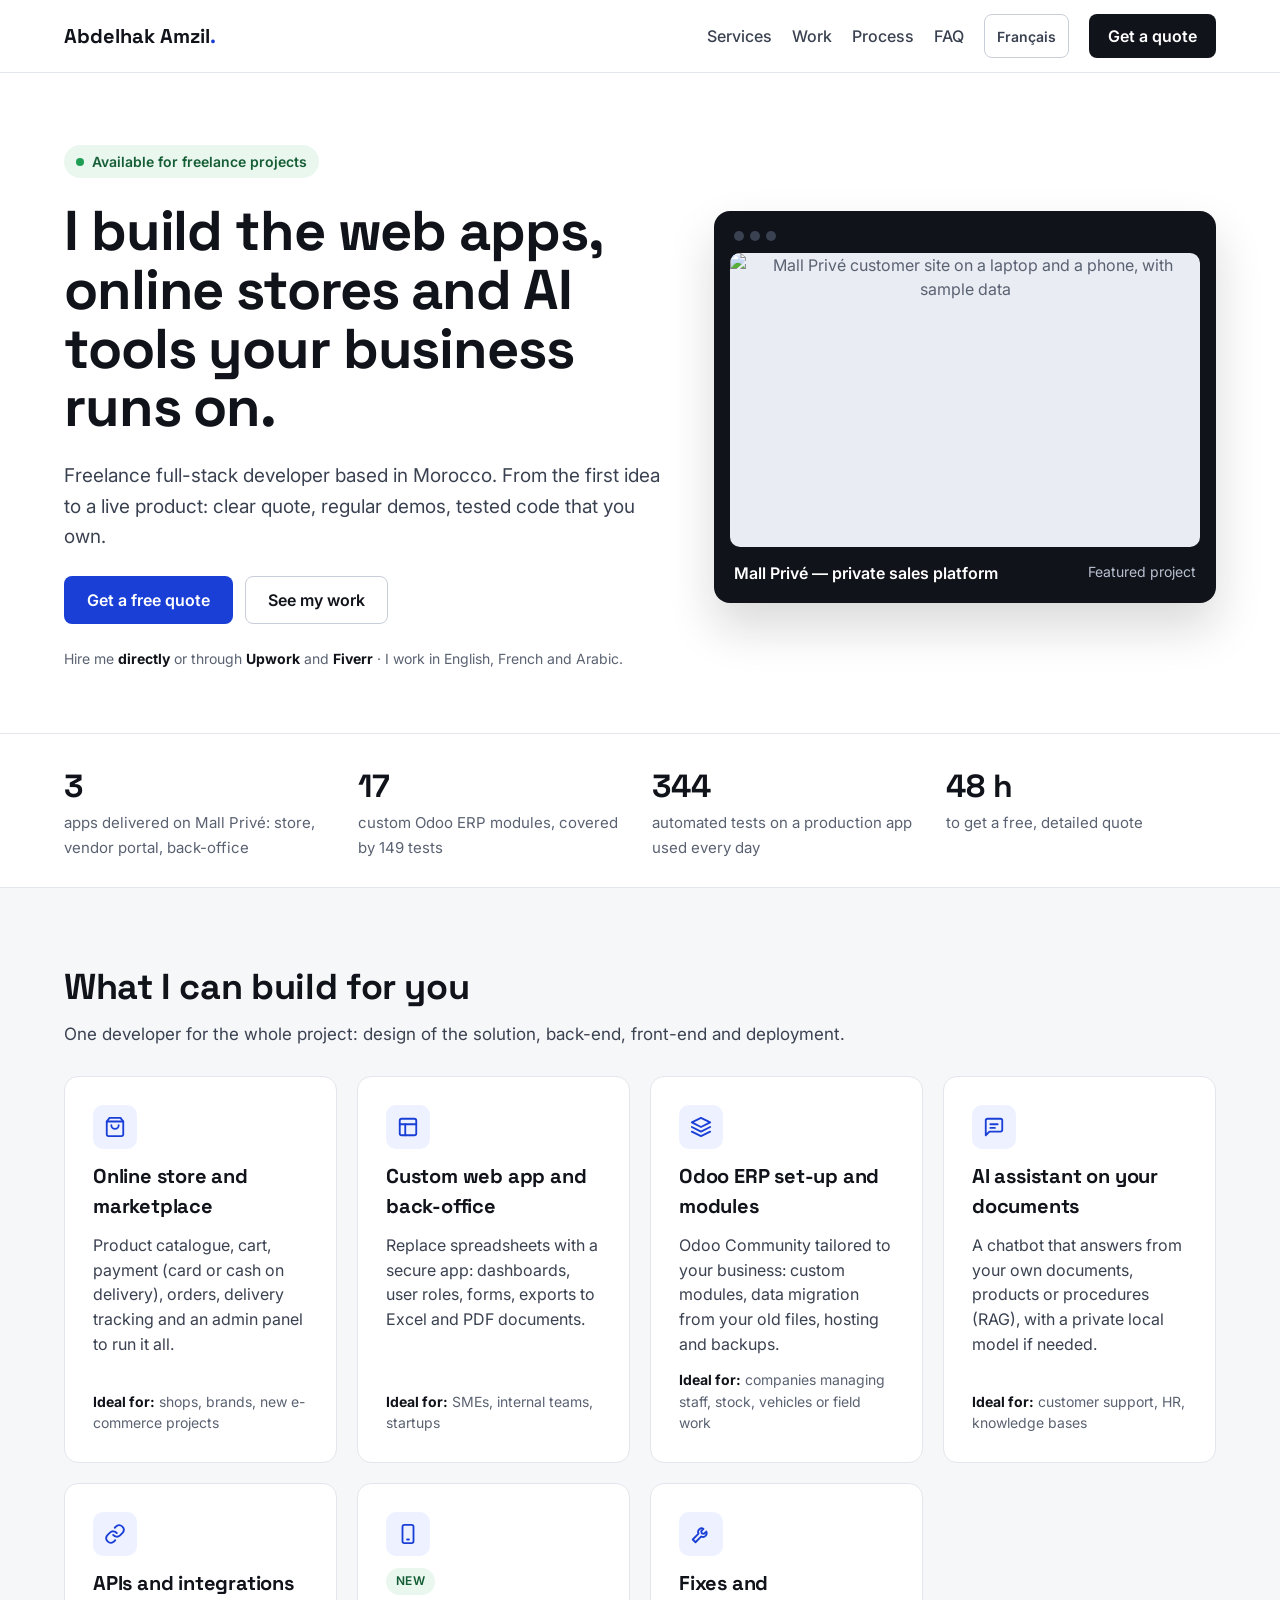
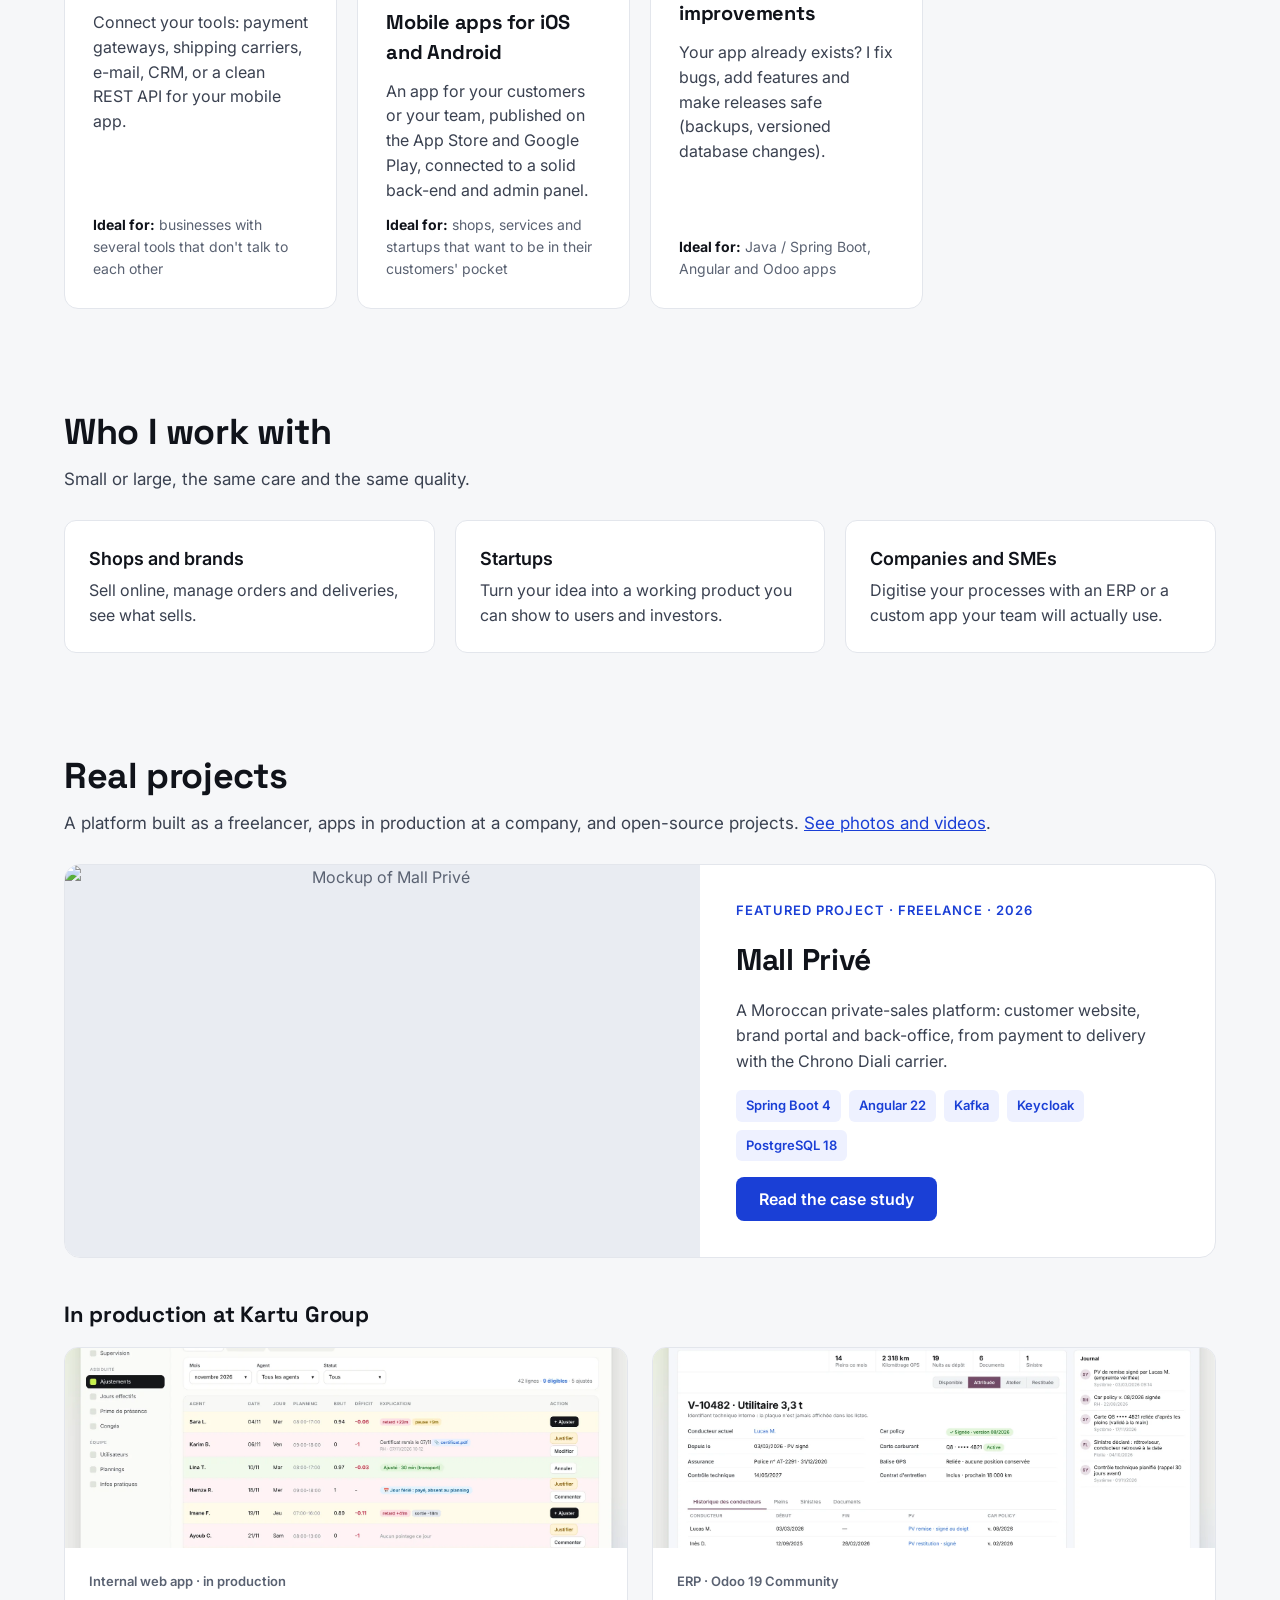
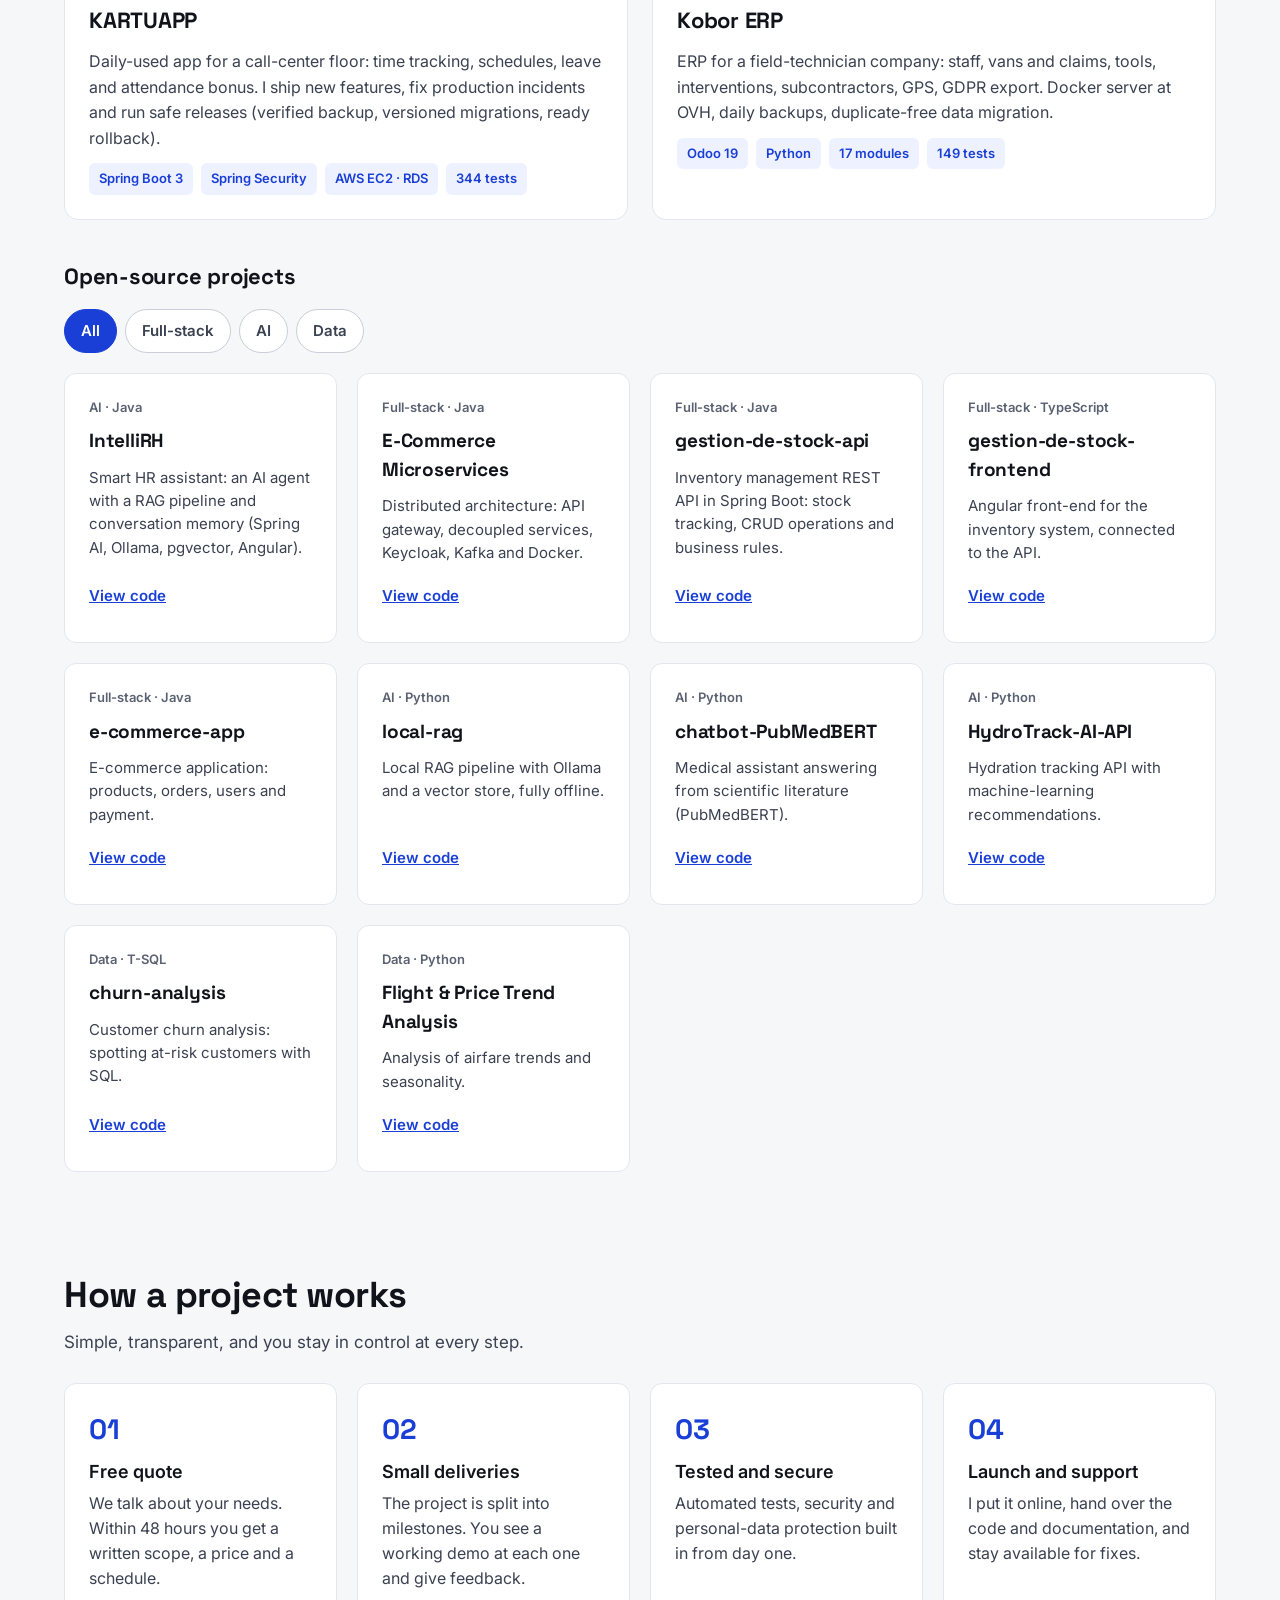
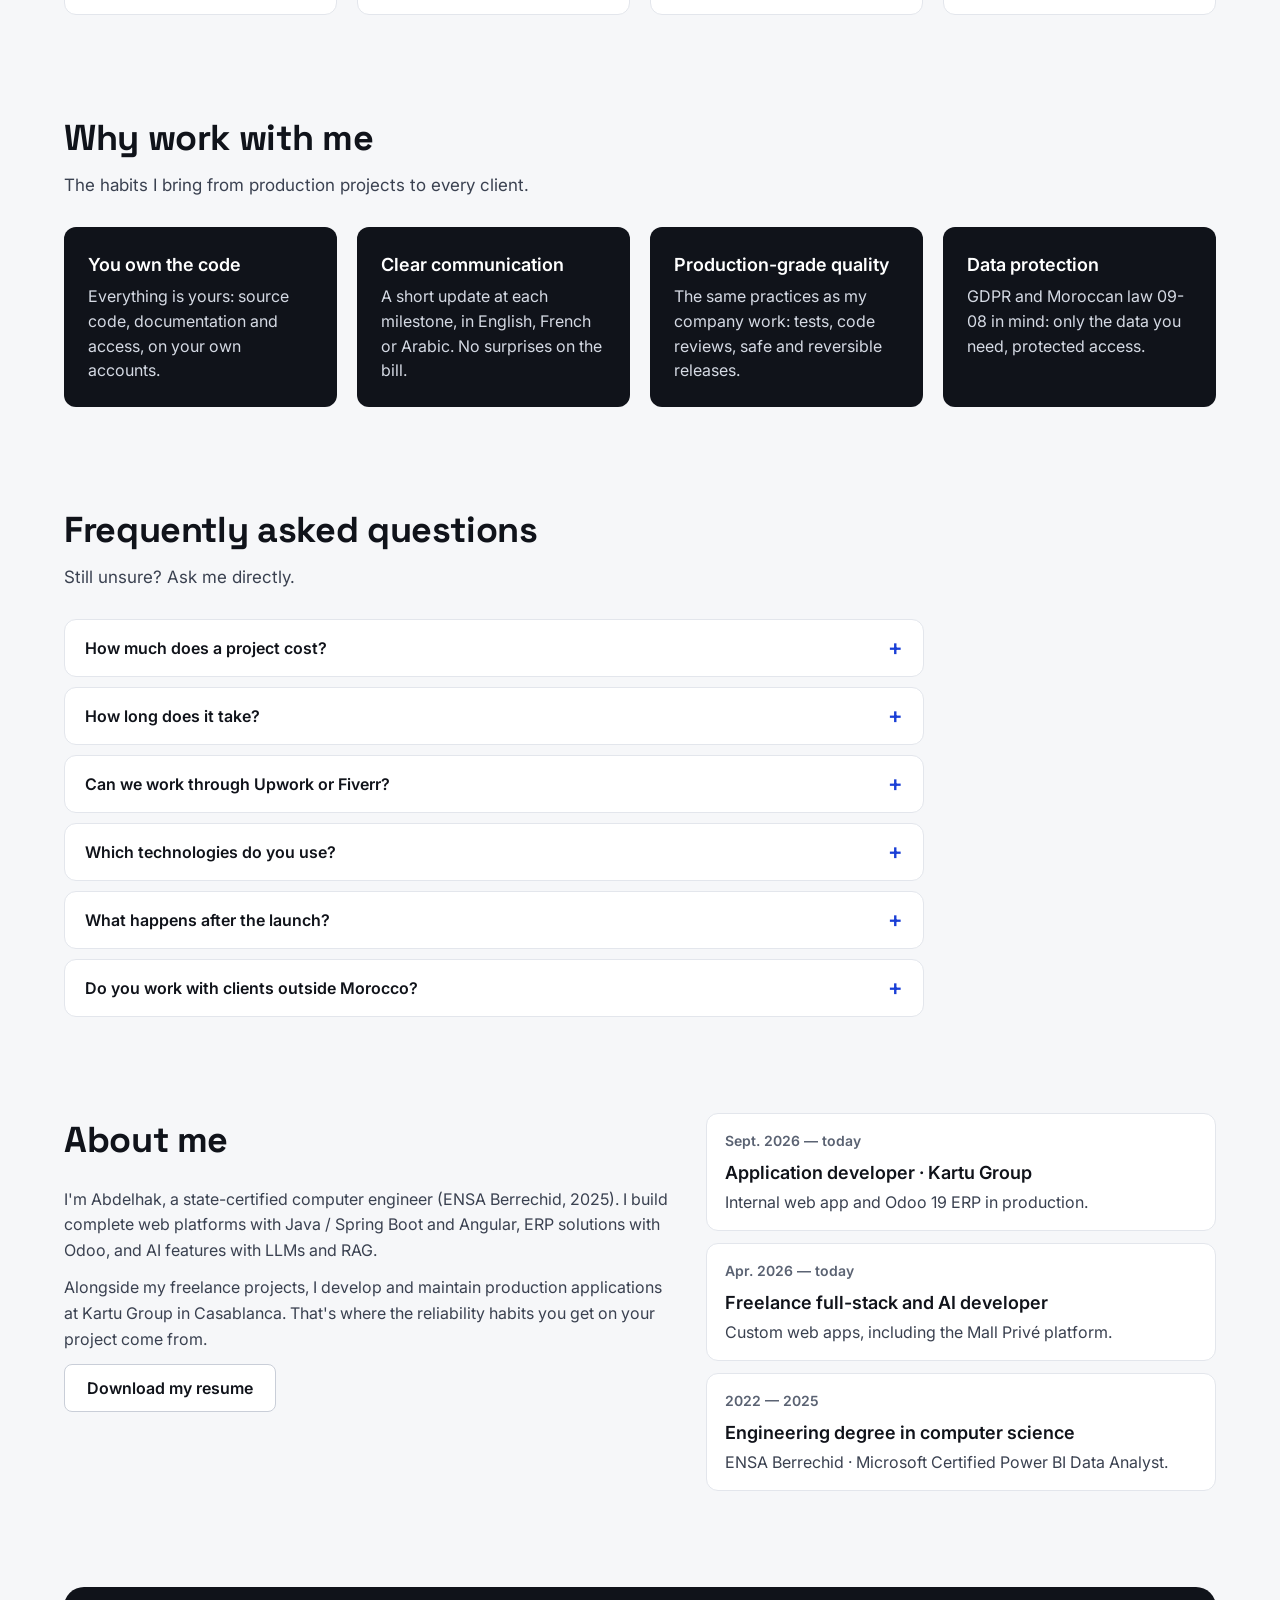
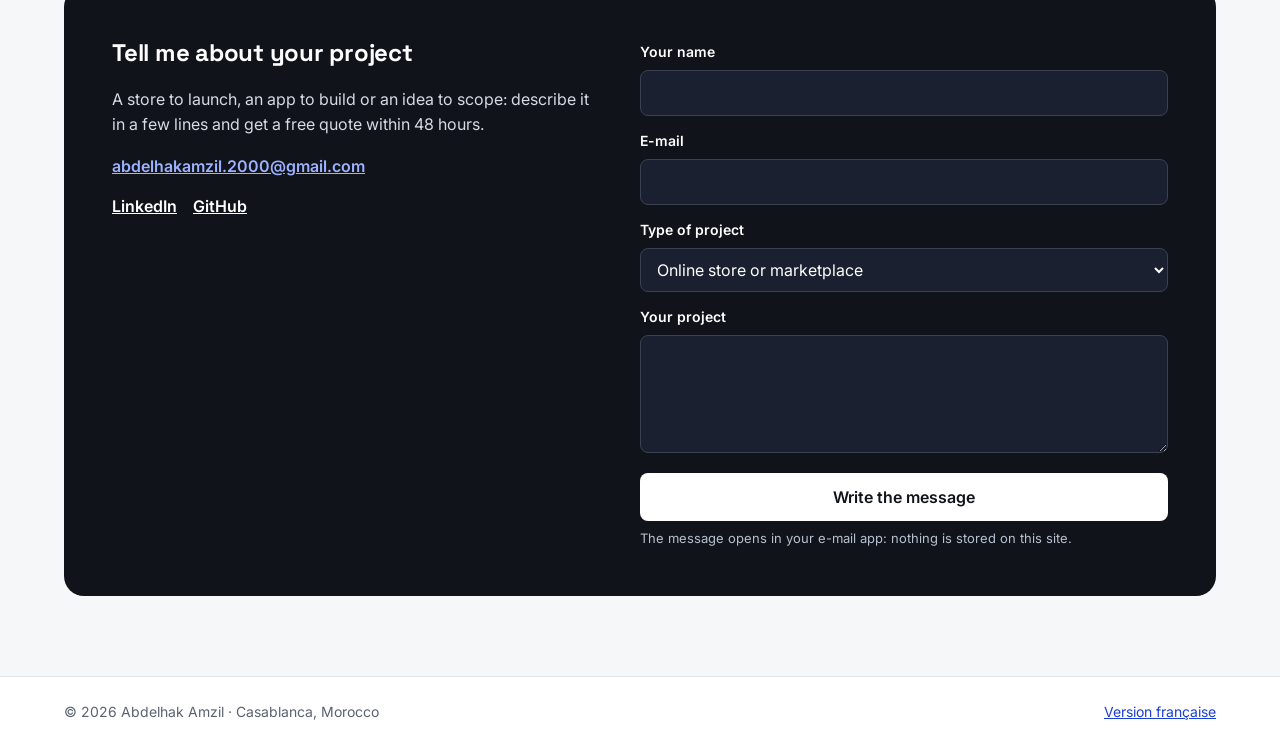
==== commit 57058001: "Portfolio : maquettes KARTUAPP et Kobor ERP (entreprise et donnees fictives) sur les cartes Kartu Gr" ====
--- a/index.html
+++ b/index.html
@@ -15,7 +15,7 @@
 <link rel="preconnect" href="https://fonts.googleapis.com">
 <link rel="preconnect" href="https://fonts.gstatic.com" crossorigin>
 <link href="https://fonts.googleapis.com/css2?family=Inter:wght@400;500;600&family=Space+Grotesk:wght@500;600;700&display=swap" rel="stylesheet">
-<link rel="stylesheet" href="assets/css/site.css">
+<link rel="stylesheet" href="assets/css/site.css?v=20261124">
 </head>
 <body>
 <a class="saut" href="#contenu">Skip to content</a>
@@ -50,7 +50,7 @@
       <div class="heros__visuel">
         <div class="fenetre">
           <div class="fenetre__points" aria-hidden="true"><span></span><span></span><span></span></div>
-          <div class="visuel">Screenshot: Mall Privé back-office (orders by sale), sample data</div>
+          <div class="visuel visuel--image"><img src="assets/img/mall-prive/mall-prive-apercu-800.webp" srcset="assets/img/mall-prive/mall-prive-apercu-800.webp 800w, assets/img/mall-prive/mall-prive-apercu.webp 1600w" sizes="(max-width: 900px) 100vw, 50vw" alt="Mall Privé customer site on a laptop and a phone, with sample data" width="1600" height="1000"></div>
           <p class="fenetre__legende">Mall Privé — private sales platform <small>Featured project</small></p>
         </div>
       </div>
@@ -252,6 +252,6 @@
   </div>
 </footer>
 
-<script src="assets/js/projets.js" defer></script>
+<script src="assets/js/projets.js?v=20261124b" defer></script>
 </body>
 </html>
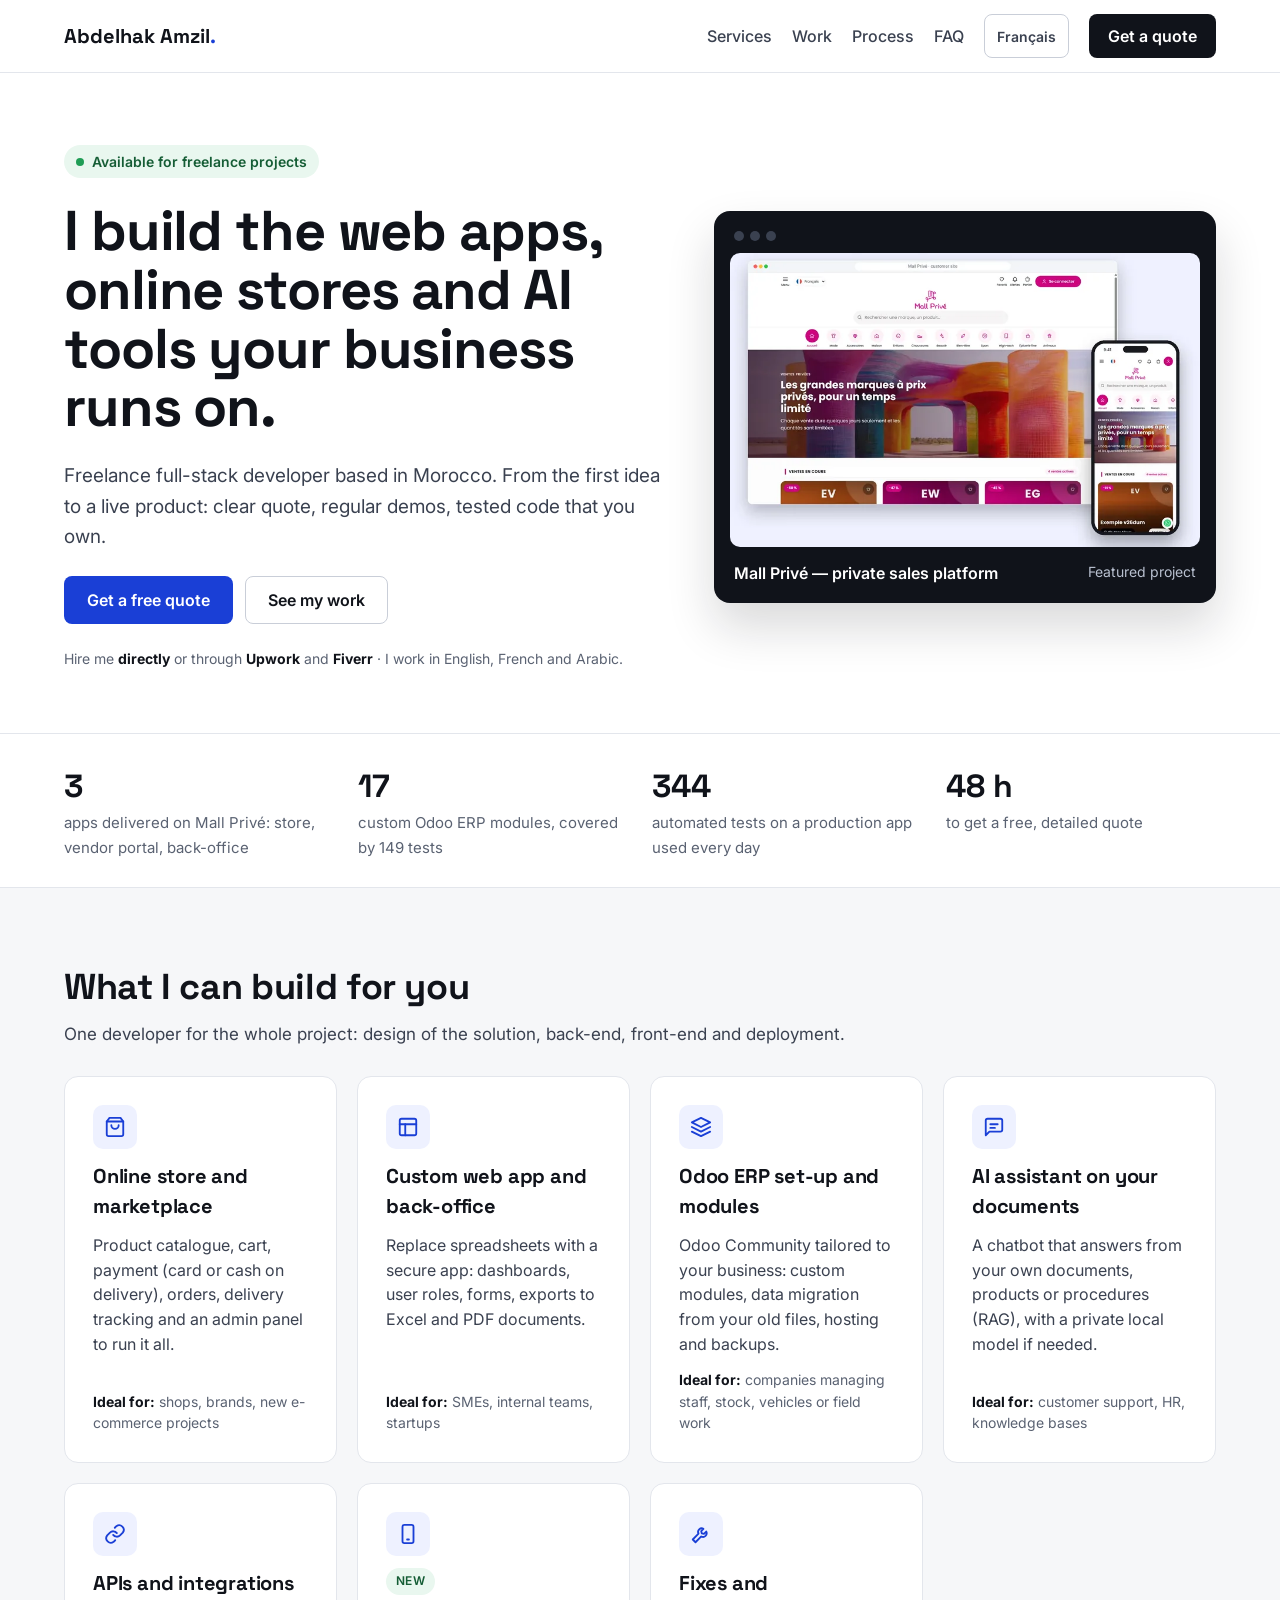
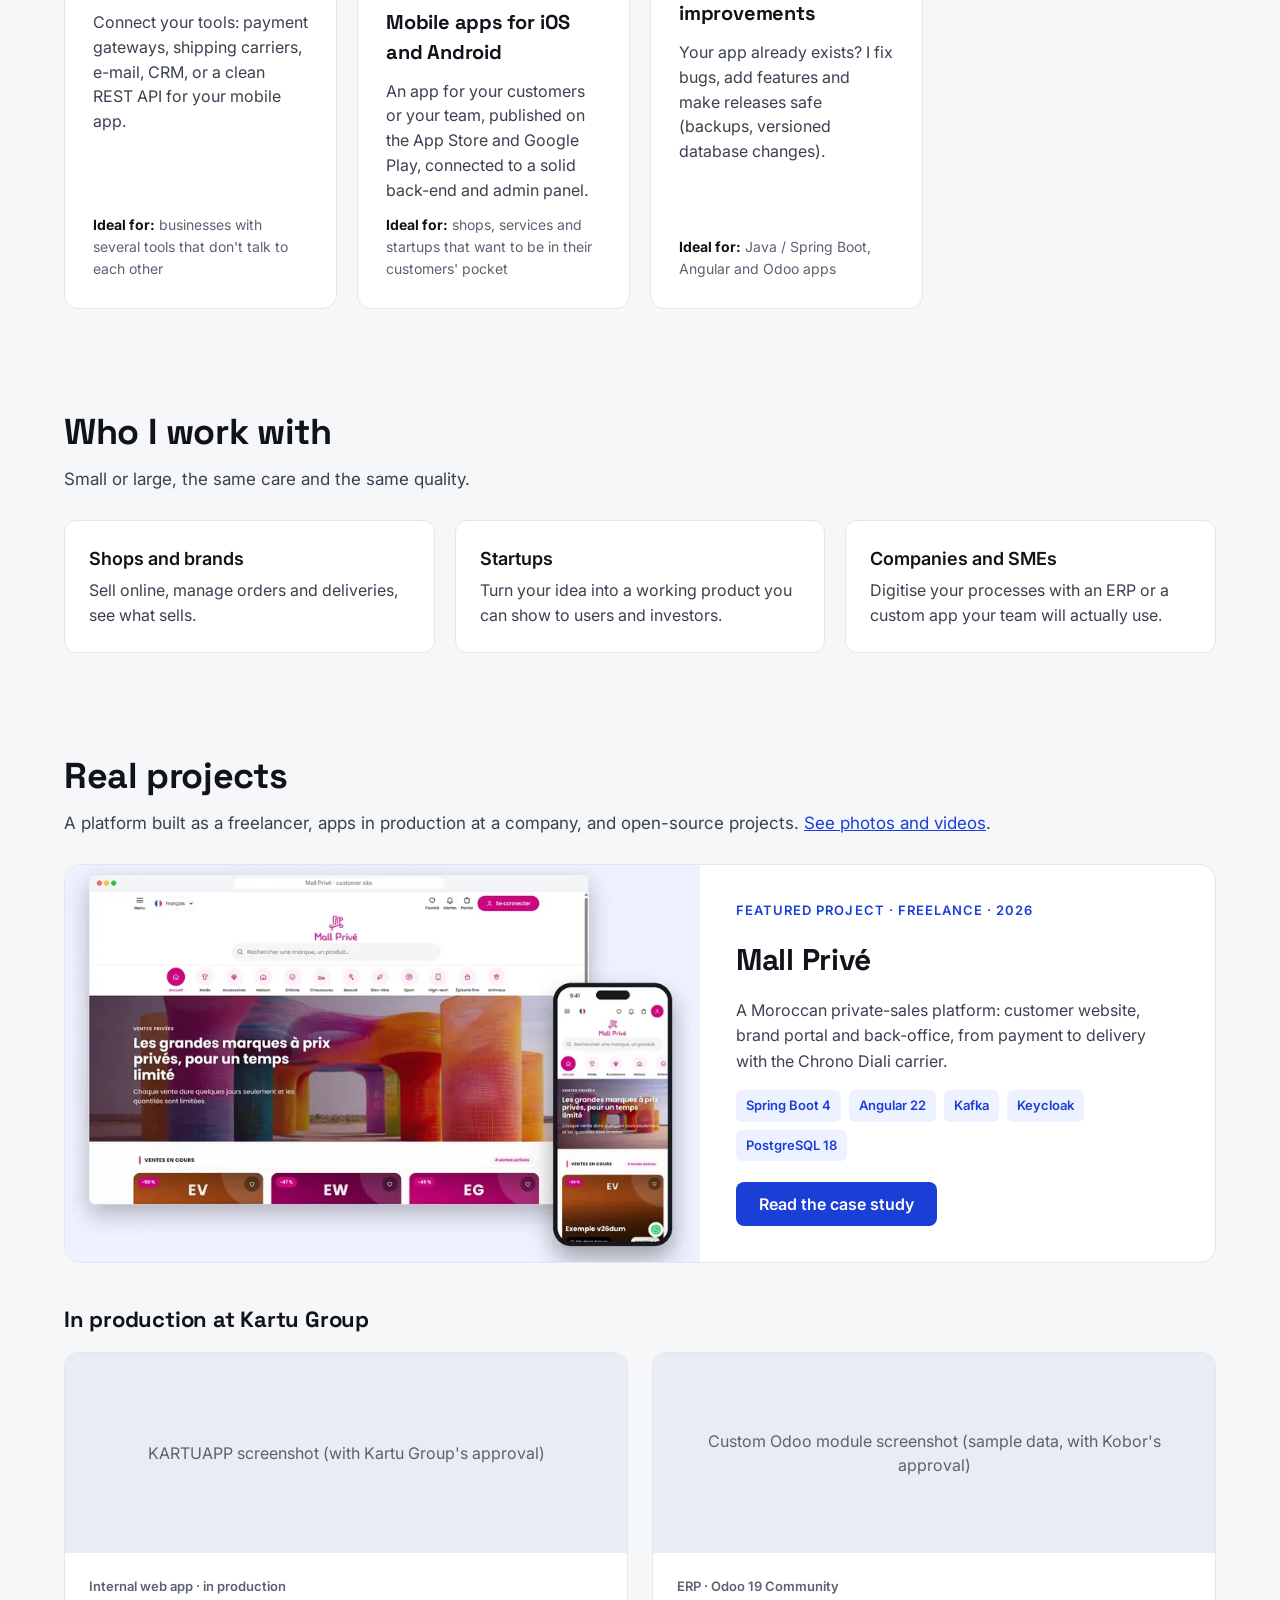
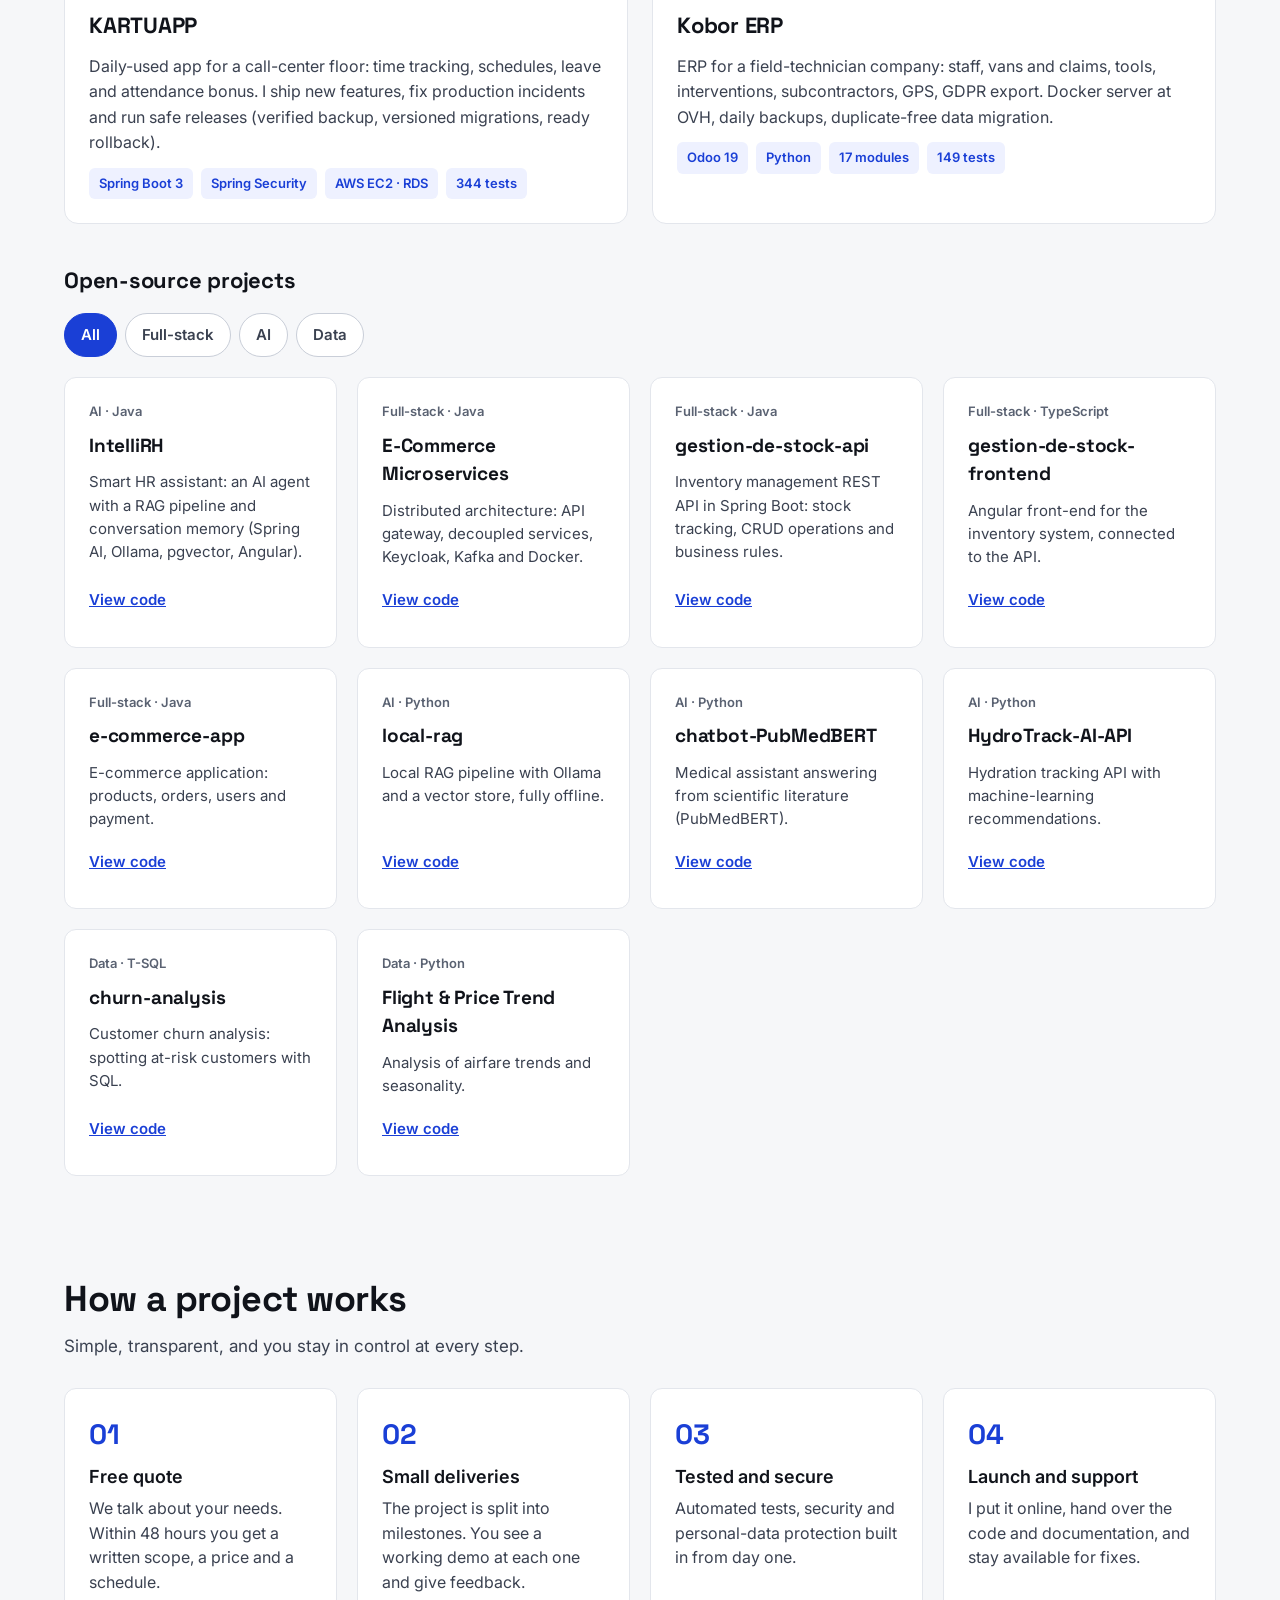
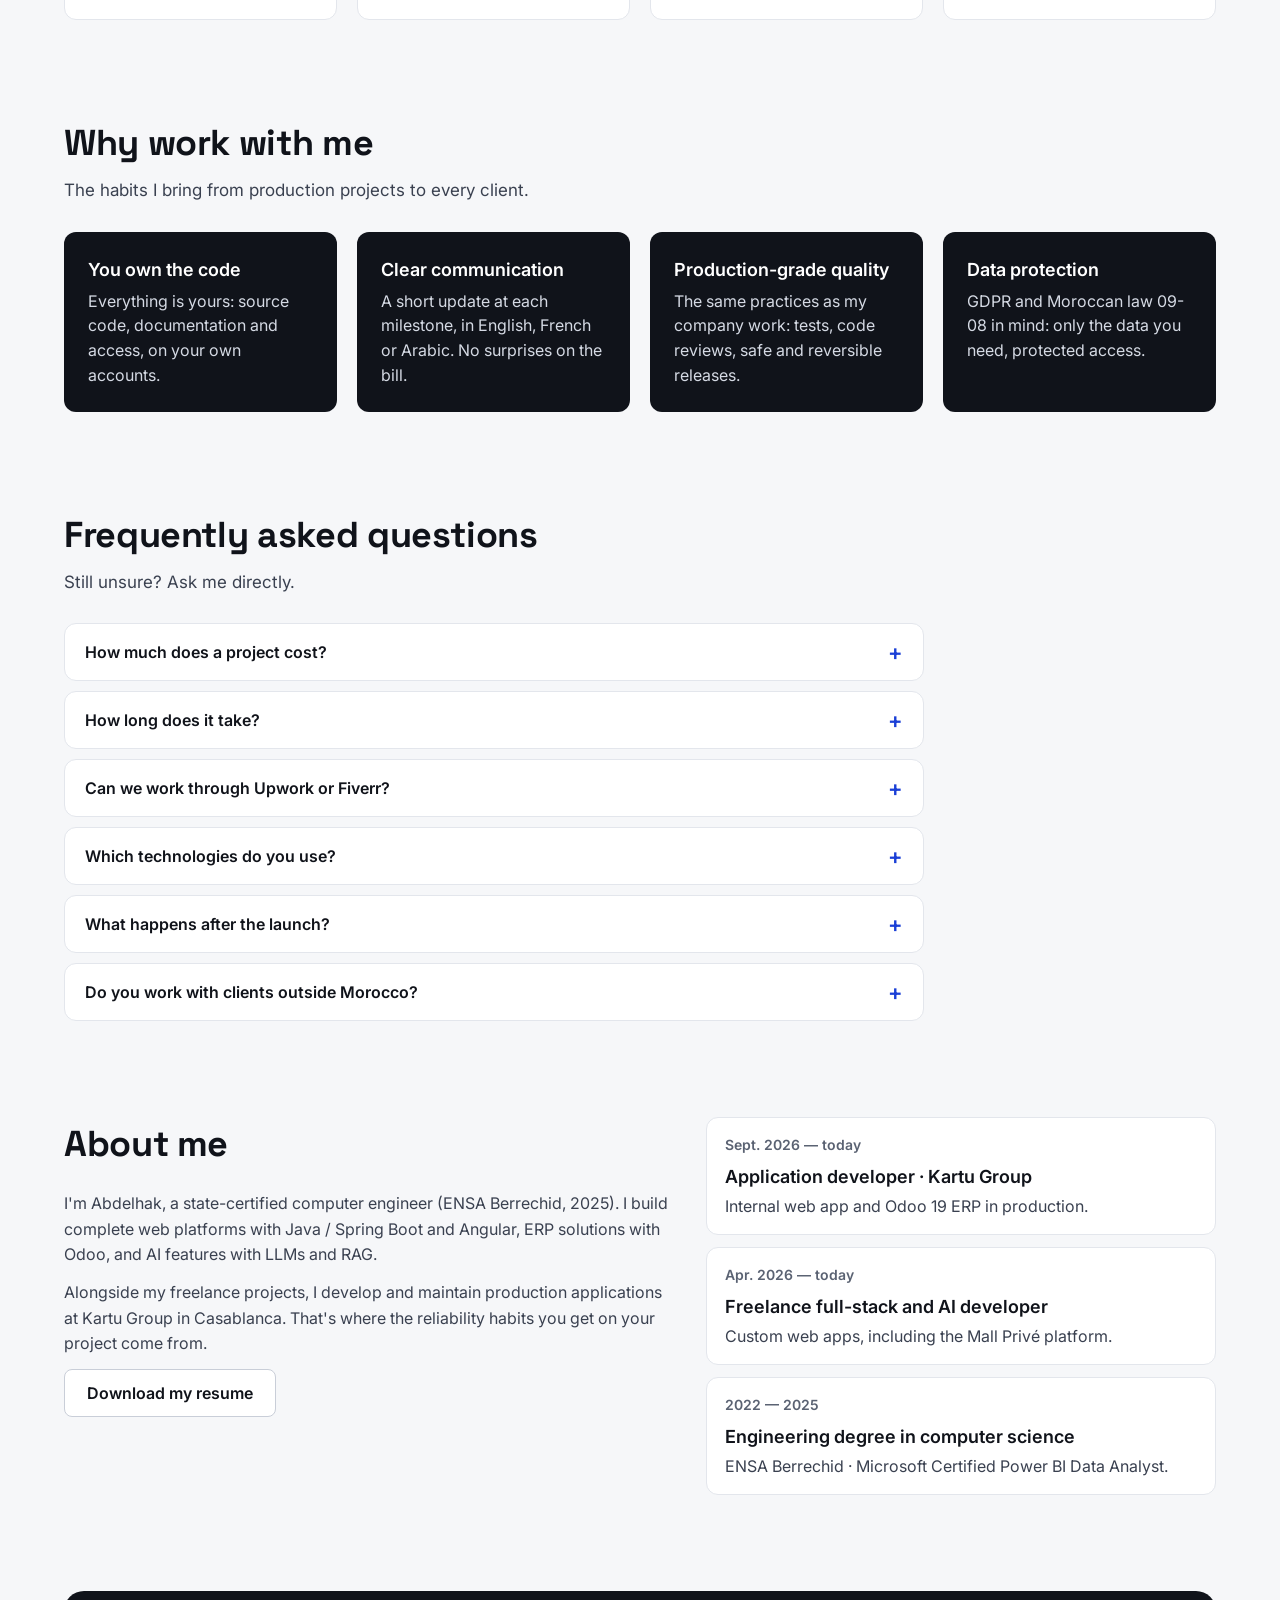
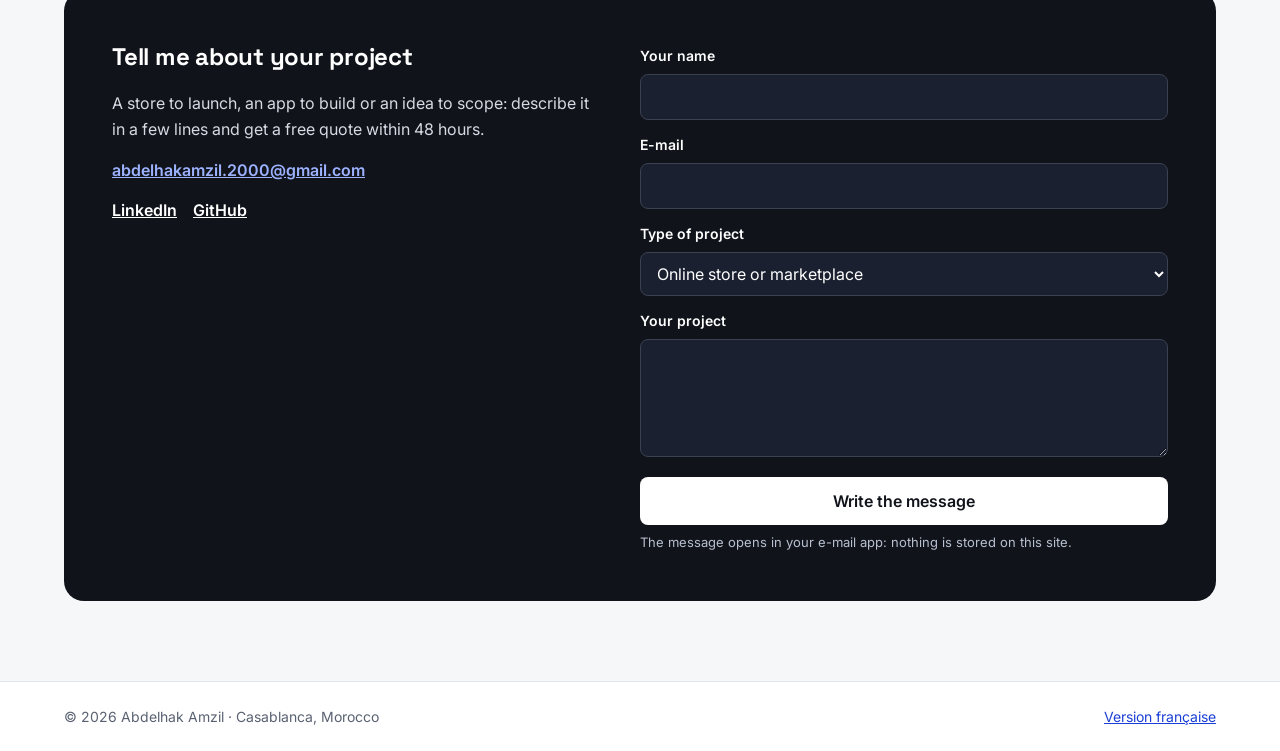
==== commit 75d25fb0: "Portfolio : captures et démos vidéo de Mall Privé - maquettes « modèles de sites » : écrans dans une" ====
--- a/index.html
+++ b/index.html
@@ -252,6 +252,6 @@
   </div>
 </footer>
 
-<script src="assets/js/projets.js?v=20261124b" defer></script>
+<script src="assets/js/projets.js?v=20261124" defer></script>
 </body>
 </html>
--- a/assets/css/site.css
+++ b/assets/css/site.css
@@ -77,7 +77,8 @@
 /* Emplacement de capture : remplacé par l'image dès qu'elle existe */
 .visuel { border-radius: 10px; background: var(--gris); color: var(--discret); display: flex; align-items: center; justify-content: center; text-align: center; padding: 24px; overflow: hidden; aspect-ratio: 16 / 10; }
 .visuel img { width: 100%; height: 100%; object-fit: cover; }
-.visuel--image { padding: 0; }
+.visuel--image { padding: 0; aspect-ratio: auto; background: #EEF1FF; }
+.visuel--image img { display: block; height: auto; }
 
 .chiffres { background: var(--surface); border-block: 1px solid var(--bordure); }
 .chiffres .conteneur { display: grid; grid-template-columns: repeat(auto-fit, minmax(200px, 1fr)); gap: 24px; padding-block: 28px; }
@@ -110,6 +111,7 @@
 
 .projet-phare { background: var(--surface); border: 1px solid var(--bordure); border-radius: 16px; overflow: hidden; display: flex; flex-wrap: wrap; margin-bottom: 40px; }
 .projet-phare .visuel { flex: 1 1 520px; min-width: 0; border-radius: 0; aspect-ratio: auto; min-height: 340px; }
+.projet-phare .visuel--image img { height: 100%; object-fit: cover; }
 .projet-phare__texte { flex: 1 1 400px; min-width: 0; padding: 36px; display: flex; flex-direction: column; gap: 16px; }
 .projet-phare h3 { font-size: 30px; }
 .projet-phare .bouton { margin-top: auto; align-self: flex-start; min-height: 44px; }
@@ -178,6 +180,7 @@
 .fiche dd { margin: 4px 0 0; font-weight: 600; }
 .grande-capture { padding-top: 64px; }
 .grande-capture .visuel { border-radius: 16px; border: 1px solid #D5D9E1; aspect-ratio: 16 / 8; }
+.grande-capture .visuel--image { aspect-ratio: auto; }
 .deux-colonnes { display: grid; grid-template-columns: repeat(auto-fit, minmax(320px, 1fr)); gap: 40px; }
 .deux-colonnes h2 { font-size: 28px; margin-bottom: 12px; }
 .deux-colonnes ul { margin: 0; padding-left: 20px; display: flex; flex-direction: column; gap: 10px; color: var(--texte); line-height: 1.6; }
@@ -207,7 +210,8 @@
 .lecteur[hidden], .vide[hidden] { display: none; }
 .media { flex: 999 1 640px; min-width: 0; margin: 0; background: var(--surface); border: 1px solid var(--bordure); border-radius: 16px; overflow: hidden; }
 .ecran { position: relative; aspect-ratio: 16 / 9; background: var(--sombre); display: flex; align-items: center; justify-content: center; text-align: center; }
-.ecran img, .ecran iframe { position: absolute; inset: 0; width: 100%; height: 100%; border: 0; object-fit: contain; }
+.ecran:has(img), .ecran:has(video) { background: #EEF1FF; }
+.ecran img, .ecran iframe, .ecran video { position: absolute; inset: 0; width: 100%; height: 100%; border: 0; object-fit: contain; }
 .ecran__texte { color: #B8C0CF; padding: 24px; max-width: 460px; line-height: 1.5; }
 .lecture { position: relative; width: 76px; height: 76px; border-radius: 50%; border: 0; background: #FFFFFF; cursor: pointer; box-shadow: 0 12px 32px rgba(0, 0, 0, 0.3); display: flex; align-items: center; justify-content: center; }
 .lecture[disabled] { opacity: 0.55; cursor: not-allowed; }
@@ -225,6 +229,10 @@
 .vignette { position: relative; width: 100%; min-height: 96px; padding: 12px; border-radius: 10px; background: var(--gris); border: 2px solid transparent; display: flex; flex-direction: column; justify-content: space-between; gap: 8px; cursor: pointer; font: inherit; text-align: left; overflow: hidden; }
 .vignette[aria-current="true"] { border-color: var(--accent); }
 .vignette img { position: absolute; inset: 0; width: 100%; height: 100%; object-fit: cover; opacity: 0.35; }
+.vignette:has(img) { padding: 0 0 10px; justify-content: flex-start; gap: 4px; background: var(--surface); border-color: var(--bordure); }
+.vignette:has(img)[aria-current="true"] { border-color: var(--accent); }
+.vignette:has(img) img { position: static; height: auto; aspect-ratio: 16 / 10; opacity: 1; background: #EEF1FF; }
+.vignette:has(img) .vignette__titre, .vignette:has(img) .vignette__type { padding: 0 10px; }
 .vignette__titre { position: relative; font-size: 12px; font-weight: 600; color: var(--texte); line-height: 1.35; }
 .vignette__type { position: relative; font-size: 11px; font-weight: 600; color: var(--discret); }
 .vide { padding: 48px 24px; border-radius: 16px; background: var(--surface); border: 1px dashed var(--bordure-forte); text-align: center; color: var(--discret); }
